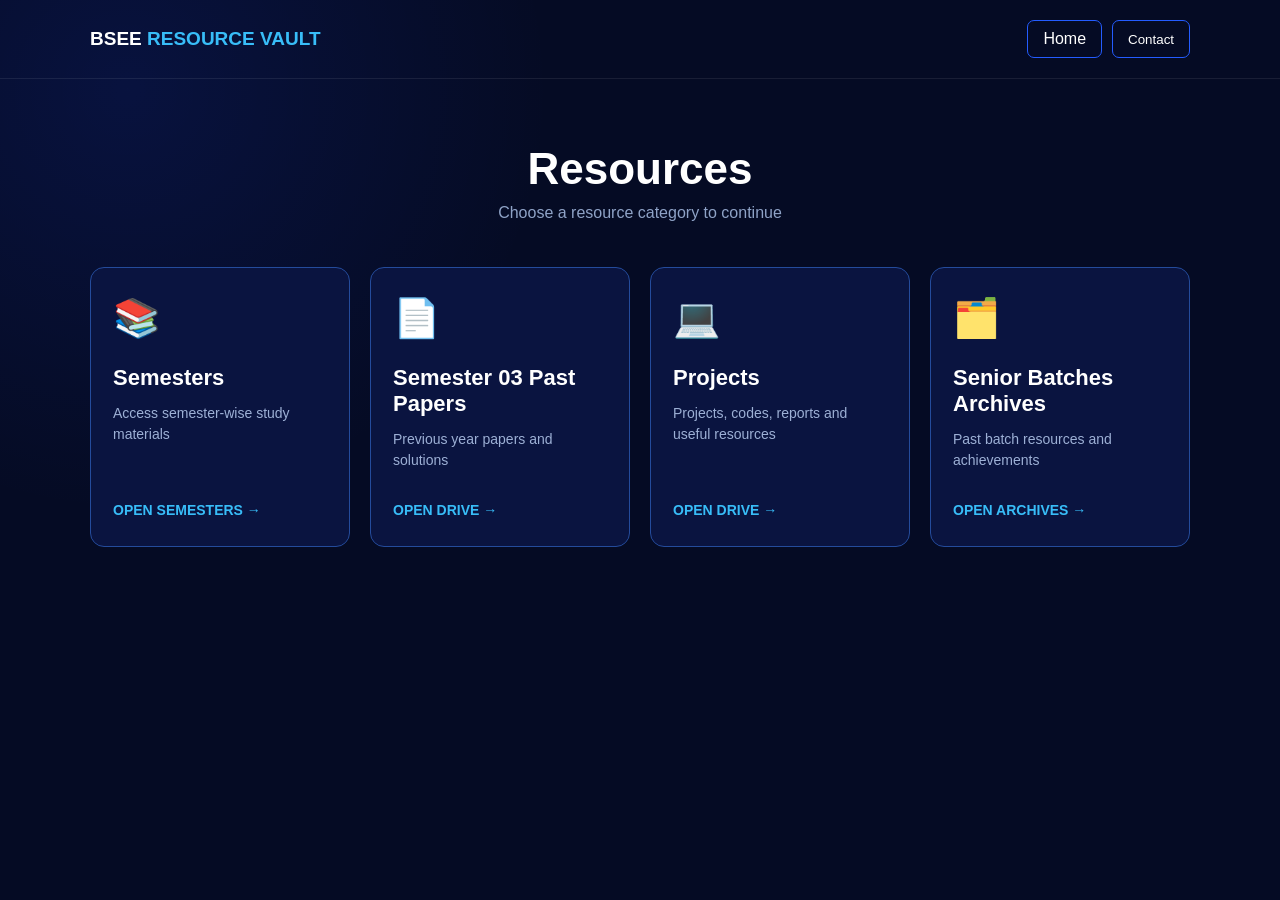
==== resources.html @ 485475c5 "Create resources.html" ====
<!DOCTYPE html>
<html lang="en">
<head>
    <meta charset="UTF-8">
    <meta name="viewport" content="width=device-width, initial-scale=1.0">

    <title>Resources | BSEE Resource Vault</title>

    <style>
        * {
            box-sizing: border-box;
            margin: 0;
            padding: 0;
        }

        body {
            font-family: Arial, Helvetica, sans-serif;
            background:
                radial-gradient(circle at 10% 10%, rgba(30,70,255,0.12), transparent 30%),
                #050B24;
            color: white;
            min-height: 100vh;
        }

        a {
            text-decoration: none;
            color: inherit;
        }

        .container {
            width: min(1100px, 92%);
            margin: auto;
        }

        header {
            padding: 20px 0;
            border-bottom: 1px solid rgba(255,255,255,0.08);
        }

        .nav {
            display: flex;
            justify-content: space-between;
            align-items: center;
        }

        .logo {
            font-weight: 800;
            font-size: 19px;
        }

        .logo span {
            color: #38BDF8;
        }

        .nav-right {
            display: flex;
            gap: 10px;
        }

        .nav-btn {
            border: 1px solid #245CFF;
            background: transparent;
            color: white;
            padding: 9px 15px;
            border-radius: 7px;
            cursor: pointer;
        }

        .nav-btn:hover {
            background: #1746FF;
        }

        main {
            padding: 65px 0;
        }

        .page-title {
            text-align: center;
            margin-bottom: 45px;
        }

        .page-title h1 {
            font-size: 44px;
            margin-bottom: 10px;
        }

        .page-title p {
            color: #8FA3C7;
        }

        .resource-grid {
            display: grid;
            grid-template-columns: repeat(4, 1fr);
            gap: 20px;
        }

        .card {
            min-height: 280px;
            padding: 28px 22px;
            border: 1px solid #244B9B;
            border-radius: 14px;
            background: #0A1440;
            display: flex;
            flex-direction: column;
            justify-content: space-between;
            transition: 0.25s ease;
        }

        .card:hover {
            transform: translateY(-4px);
            border-color: #38BDF8;
            box-shadow: 0 15px 40px rgba(36,92,255,0.18);
        }

        .icon {
            font-size: 38px;
            margin-bottom: 25px;
        }

        .card h2 {
            font-size: 22px;
            margin-bottom: 12px;
        }

        .card p {
            color: #9DB0D5;
            line-height: 1.5;
            font-size: 14px;
        }

        .card-action {
            margin-top: 25px;
            color: #38BDF8;
            font-weight: 700;
            font-size: 14px;
        }

        /* MODAL */
        .modal {
            display: none;
            position: fixed;
            inset: 0;
            background: rgba(0,0,0,0.72);
            justify-content: center;
            align-items: center;
            padding: 20px;
            z-index: 999;
        }

        .modal.show {
            display: flex;
        }

        .modal-box {
            width: min(470px,100%);
            background: #0B1433;
            border: 1px solid #245CFF;
            border-radius: 14px;
            padding: 30px;
            position: relative;
        }

        .close-btn {
            position: absolute;
            right: 15px;
            top: 12px;
            background: none;
            border: 0;
            color: white;
            font-size: 24px;
            cursor: pointer;
        }

        .modal-title {
            text-align: center;
            font-size: 22px;
            margin-bottom: 22px;
        }

        .contact-item {
            text-align: center;
            padding: 16px 0;
            border-top: 1px solid rgba(255,255,255,0.08);
        }

        .contact-name {
            font-weight: bold;
            margin-bottom: 6px;
        }

        .contact-email {
            color: #5DA7FF;
            font-size: 14px;
        }

        @media (max-width: 900px) {
            .resource-grid {
                grid-template-columns: repeat(2, 1fr);
            }
        }

        @media (max-width: 600px) {
            .resource-grid {
                grid-template-columns: 1fr;
            }

            .page-title h1 {
                font-size: 34px;
            }

            .nav-right {
                gap: 5px;
            }

            .nav-btn {
                padding: 8px 10px;
                font-size: 12px;
            }
        }
    </style>
</head>

<body>

<header>
    <div class="container nav">
        <a href="index.html" class="logo">
            BSEE <span>RESOURCE VAULT</span>
        </a>

        <div class="nav-right">
            <a href="index.html" class="nav-btn">Home</a>

            <button class="nav-btn" onclick="openContact()">
                Contact
            </button>
        </div>
    </div>
</header>

<main>
    <div class="container">

        <section class="page-title">
            <h1>Resources</h1>
            <p>Choose a resource category to continue</p>
        </section>

        <section class="resource-grid">

            <!-- SEMESTERS -->
            <a href="semesters.html" class="card">
                <div>
                    <div class="icon">📚</div>

                    <h2>Semesters</h2>

                    <p>
                        Access semester-wise study materials
                    </p>
                </div>

                <div class="card-action">
                    OPEN SEMESTERS →
                </div>
            </a>

            <!-- PAST PAPERS -->
            <a href="https://drive.google.com/drive/folders/184Wg33vlW7vMmpEVoP3cuQS3ZVoE1C-r?usp=sharing"
               target="_blank"
               rel="noopener noreferrer"
               class="card">

                <div>
                    <div class="icon">📄</div>

                    <h2>Semester 03 Past Papers</h2>

                    <p>
                        Previous year papers and solutions
                    </p>
                </div>

                <div class="card-action">
                    OPEN DRIVE →
                </div>
            </a>

            <!-- PROJECTS -->
            <a href="https://drive.google.com/drive/folders/1SdZgBx0YG89SxolfxfnRQVViNIlw67Zc?usp=sharing"
               target="_blank"
               rel="noopener noreferrer"
               class="card">

                <div>
                    <div class="icon">💻</div>

                    <h2>Projects</h2>

                    <p>
                        Projects, codes, reports and useful resources
                    </p>
                </div>

                <div class="card-action">
                    OPEN DRIVE →
                </div>
            </a>

            <!-- SENIOR ARCHIVES -->
            <a href="senior-archives.html" class="card">

                <div>
                    <div class="icon">🗂️</div>

                    <h2>Senior Batches Archives</h2>

                    <p>
                        Past batch resources and achievements
                    </p>
                </div>

                <div class="card-action">
                    OPEN ARCHIVES →
                </div>

            </a>

        </section>

    </div>
</main>

<!-- CONTACT MODAL -->
<div class="modal" id="contactModal" onclick="closeOutside(event)">
    <div class="modal-box">

        <button class="close-btn"
                onclick="closeContact()"
                aria-label="Close">
            &times;
        </button>

        <div class="modal-title">
            ✉ For Help Contact:
        </div>

        <div class="contact-item">
            <div class="contact-name">Muhammad Uzair</div>
            <a class="contact-email"
               href="mailto:muhduzair0179@gmail.com">
                muhduzair0179@gmail.com
            </a>
        </div>

        <div class="contact-item">
            <div class="contact-name">Asad Javed</div>
            <a class="contact-email"
               href="mailto:javedasad002@gmail.com">
                javedasad002@gmail.com
            </a>
        </div>

        <div class="contact-item">
            <div class="contact-name">Aqsa Noor</div>
            <a class="contact-email"
               href="mailto:aqsa36noor36@gmail.com">
                aqsa36noor36@gmail.com
            </a>
        </div>

    </div>
</div>

<script>
    const modal = document.getElementById("contactModal");

    function openContact() {
        modal.classList.add("show");
    }

    function closeContact() {
        modal.classList.remove("show");
    }

    function closeOutside(event) {
        if (event.target === modal) {
            closeContact();
        }
    }

    document.addEventListener("keydown", function(event) {
        if (event.key === "Escape") {
            closeContact();
        }
    });
</script>

</body>
</html>
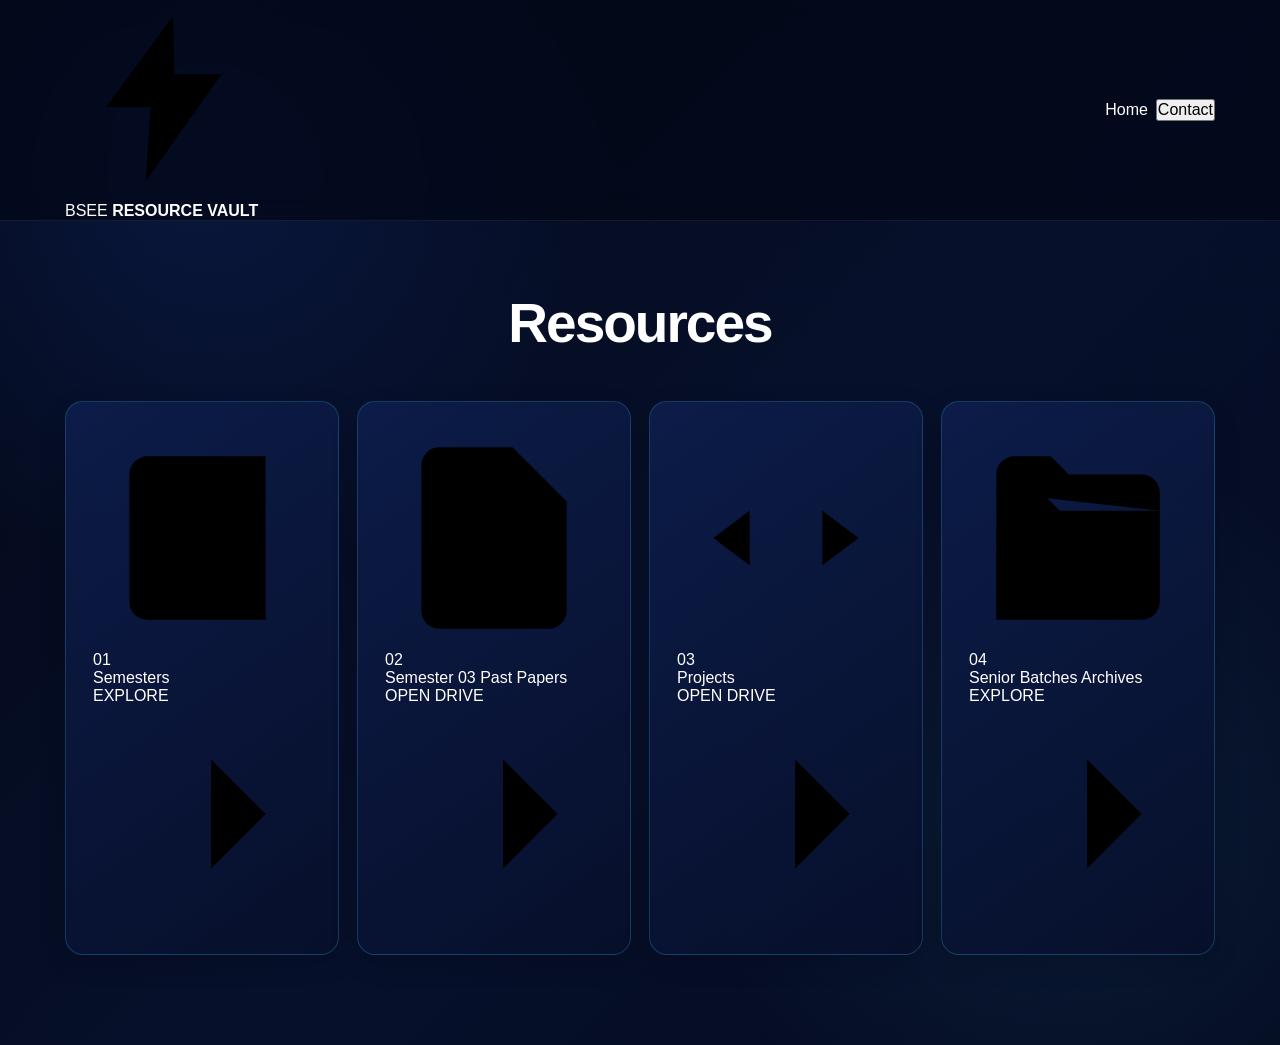
==== commit 75b9585b: "Update resources.html" ====
--- a/resources.html
+++ b/resources.html
@@ -2,399 +2,350 @@
 <html lang="en">
 <head>
     <meta charset="UTF-8">
-    <meta name="viewport" content="width=device-width, initial-scale=1.0">
+    <meta
+        name="viewport"
+        content="width=device-width, initial-scale=1.0"
+    >
 
     <title>Resources | BSEE Resource Vault</title>
 
-    <style>
-        * {
-            box-sizing: border-box;
-            margin: 0;
-            padding: 0;
-        }
-
-        body {
-            font-family: Arial, Helvetica, sans-serif;
-            background:
-                radial-gradient(circle at 10% 10%, rgba(30,70,255,0.12), transparent 30%),
-                #050B24;
-            color: white;
-            min-height: 100vh;
-        }
-
-        a {
-            text-decoration: none;
-            color: inherit;
-        }
-
-        .container {
-            width: min(1100px, 92%);
-            margin: auto;
-        }
-
-        header {
-            padding: 20px 0;
-            border-bottom: 1px solid rgba(255,255,255,0.08);
-        }
-
-        .nav {
-            display: flex;
-            justify-content: space-between;
-            align-items: center;
-        }
-
-        .logo {
-            font-weight: 800;
-            font-size: 19px;
-        }
-
-        .logo span {
-            color: #38BDF8;
-        }
-
-        .nav-right {
-            display: flex;
-            gap: 10px;
-        }
-
-        .nav-btn {
-            border: 1px solid #245CFF;
-            background: transparent;
-            color: white;
-            padding: 9px 15px;
-            border-radius: 7px;
-            cursor: pointer;
-        }
-
-        .nav-btn:hover {
-            background: #1746FF;
-        }
-
-        main {
-            padding: 65px 0;
-        }
-
-        .page-title {
-            text-align: center;
-            margin-bottom: 45px;
-        }
-
-        .page-title h1 {
-            font-size: 44px;
-            margin-bottom: 10px;
-        }
-
-        .page-title p {
-            color: #8FA3C7;
-        }
-
-        .resource-grid {
-            display: grid;
-            grid-template-columns: repeat(4, 1fr);
-            gap: 20px;
-        }
-
-        .card {
-            min-height: 280px;
-            padding: 28px 22px;
-            border: 1px solid #244B9B;
-            border-radius: 14px;
-            background: #0A1440;
-            display: flex;
-            flex-direction: column;
-            justify-content: space-between;
-            transition: 0.25s ease;
-        }
-
-        .card:hover {
-            transform: translateY(-4px);
-            border-color: #38BDF8;
-            box-shadow: 0 15px 40px rgba(36,92,255,0.18);
-        }
-
-        .icon {
-            font-size: 38px;
-            margin-bottom: 25px;
-        }
-
-        .card h2 {
-            font-size: 22px;
-            margin-bottom: 12px;
-        }
-
-        .card p {
-            color: #9DB0D5;
-            line-height: 1.5;
-            font-size: 14px;
-        }
-
-        .card-action {
-            margin-top: 25px;
-            color: #38BDF8;
-            font-weight: 700;
-            font-size: 14px;
-        }
-
-        /* MODAL */
-        .modal {
-            display: none;
-            position: fixed;
-            inset: 0;
-            background: rgba(0,0,0,0.72);
-            justify-content: center;
-            align-items: center;
-            padding: 20px;
-            z-index: 999;
-        }
-
-        .modal.show {
-            display: flex;
-        }
-
-        .modal-box {
-            width: min(470px,100%);
-            background: #0B1433;
-            border: 1px solid #245CFF;
-            border-radius: 14px;
-            padding: 30px;
-            position: relative;
-        }
-
-        .close-btn {
-            position: absolute;
-            right: 15px;
-            top: 12px;
-            background: none;
-            border: 0;
-            color: white;
-            font-size: 24px;
-            cursor: pointer;
-        }
-
-        .modal-title {
-            text-align: center;
-            font-size: 22px;
-            margin-bottom: 22px;
-        }
-
-        .contact-item {
-            text-align: center;
-            padding: 16px 0;
-            border-top: 1px solid rgba(255,255,255,0.08);
-        }
-
-        .contact-name {
-            font-weight: bold;
-            margin-bottom: 6px;
-        }
-
-        .contact-email {
-            color: #5DA7FF;
-            font-size: 14px;
-        }
-
-        @media (max-width: 900px) {
-            .resource-grid {
-                grid-template-columns: repeat(2, 1fr);
-            }
-        }
-
-        @media (max-width: 600px) {
-            .resource-grid {
-                grid-template-columns: 1fr;
-            }
-
-            .page-title h1 {
-                font-size: 34px;
-            }
-
-            .nav-right {
-                gap: 5px;
-            }
-
-            .nav-btn {
-                padding: 8px 10px;
-                font-size: 12px;
-            }
-        }
-    </style>
+    <meta
+        name="description"
+        content="BSEE Resource Vault resources"
+    >
+
+    <link rel="stylesheet" href="css/style.css">
 </head>
 
 <body>
 
-<header>
-    <div class="container nav">
-        <a href="index.html" class="logo">
-            BSEE <span>RESOURCE VAULT</span>
-        </a>
-
-        <div class="nav-right">
-            <a href="index.html" class="nav-btn">Home</a>
-
-            <button class="nav-btn" onclick="openContact()">
-                Contact
+    <!-- =========================
+         HEADER
+    ========================== -->
+    <header class="site-header">
+
+        <div class="container header-inner">
+
+            <a href="index.html" class="brand">
+
+                <span class="brand-icon">
+                    <svg viewBox="0 0 24 24" aria-hidden="true">
+                        <path d="M13.1 2 5 13h5.4L9.8 22 19 9h-5.7z"/>
+                    </svg>
+                </span>
+
+                <span class="brand-text">
+                    BSEE
+                    <strong>RESOURCE VAULT</strong>
+                </span>
+
+            </a>
+
+            <nav class="header-nav">
+
+                <a
+                    href="index.html"
+                    class="nav-btn"
+                >
+                    Home
+                </a>
+
+                <button
+                    class="nav-btn"
+                    type="button"
+                    data-contact-open
+                >
+                    Contact
+                </button>
+
+            </nav>
+
+        </div>
+
+    </header>
+
+
+    <!-- =========================
+         MAIN
+    ========================== -->
+    <main class="page-main">
+
+        <div class="container">
+
+            <section class="page-heading">
+
+                <div class="section-line"></div>
+
+                <h1>
+                    Resources
+                </h1>
+
+                <div class="section-line"></div>
+
+            </section>
+
+
+            <!-- =========================
+                 RESOURCE CARDS
+            ========================== -->
+            <section class="resource-grid">
+
+
+                <!-- SEMESTERS -->
+                <a
+                    href="semesters.html"
+                    class="resource-card"
+                >
+
+                    <div class="card-top">
+
+                        <div class="resource-icon">
+
+                            <svg viewBox="0 0 24 24" aria-hidden="true">
+                                <path d="M4 5a2 2 0 0 1 2-2h13v18H6a2 2 0 0 1-2-2z"/>
+                                <path d="M4 5v14"/>
+                                <path d="M8 7h7"/>
+                                <path d="M8 11h7"/>
+                                <path d="M8 15h5"/>
+                            </svg>
+
+                        </div>
+
+                        <span class="card-number">
+                            01
+                        </span>
+
+                    </div>
+
+                    <div class="card-title">
+                        Semesters
+                    </div>
+
+                    <div class="card-footer">
+                        <span>
+                            EXPLORE
+                        </span>
+
+                        <svg viewBox="0 0 24 24" aria-hidden="true">
+                            <path d="M5 12h14"/>
+                            <path d="m13 6 6 6-6 6"/>
+                        </svg>
+                    </div>
+
+                </a>
+
+
+                <!-- PAST PAPERS -->
+                <a
+                    href="https://drive.google.com/drive/folders/184Wg33vlW7vMmpEVoP3cuQS3ZVoE1C-r?usp=sharing"
+                    class="resource-card"
+                    target="_blank"
+                    rel="noopener noreferrer"
+                >
+
+                    <div class="card-top">
+
+                        <div class="resource-icon">
+
+                            <svg viewBox="0 0 24 24" aria-hidden="true">
+                                <path d="M14 2H6a2 2 0 0 0-2 2v16a2 2 0 0 0 2 2h12a2 2 0 0 0 2-2V8z"/>
+                                <path d="M14 2v6h6"/>
+                                <path d="M8 13h8"/>
+                                <path d="M8 17h6"/>
+                            </svg>
+
+                        </div>
+
+                        <span class="card-number">
+                            02
+                        </span>
+
+                    </div>
+
+                    <div class="card-title">
+                        Semester 03 Past Papers
+                    </div>
+
+                    <div class="card-footer">
+                        <span>
+                            OPEN DRIVE
+                        </span>
+
+                        <svg viewBox="0 0 24 24" aria-hidden="true">
+                            <path d="M5 12h14"/>
+                            <path d="m13 6 6 6-6 6"/>
+                        </svg>
+                    </div>
+
+                </a>
+
+
+                <!-- PROJECTS -->
+                <a
+                    href="https://drive.google.com/drive/folders/1SdZgBx0YG89SxolfxfnRQVViNIlw67Zc?usp=sharing"
+                    class="resource-card"
+                    target="_blank"
+                    rel="noopener noreferrer"
+                >
+
+                    <div class="card-top">
+
+                        <div class="resource-icon">
+
+                            <svg viewBox="0 0 24 24" aria-hidden="true">
+                                <path d="m8 9-4 3 4 3"/>
+                                <path d="m16 9 4 3-4 3"/>
+                                <path d="m14 5-4 14"/>
+                            </svg>
+
+                        </div>
+
+                        <span class="card-number">
+                            03
+                        </span>
+
+                    </div>
+
+                    <div class="card-title">
+                        Projects
+                    </div>
+
+                    <div class="card-footer">
+                        <span>
+                            OPEN DRIVE
+                        </span>
+
+                        <svg viewBox="0 0 24 24" aria-hidden="true">
+                            <path d="M5 12h14"/>
+                            <path d="m13 6 6 6-6 6"/>
+                        </svg>
+                    </div>
+
+                </a>
+
+
+                <!-- SENIOR ARCHIVES -->
+                <a
+                    href="senior-archives.html"
+                    class="resource-card"
+                >
+
+                    <div class="card-top">
+
+                        <div class="resource-icon">
+
+                            <svg viewBox="0 0 24 24" aria-hidden="true">
+                                <path d="M3 7h5l2 2h11v10a2 2 0 0 1-2 2H3z"/>
+                                <path d="M3 7V5a2 2 0 0 1 2-2h4l2 2h8a2 2 0 0 1 2 2v2"/>
+                            </svg>
+
+                        </div>
+
+                        <span class="card-number">
+                            04
+                        </span>
+
+                    </div>
+
+                    <div class="card-title">
+                        Senior Batches Archives
+                    </div>
+
+                    <div class="card-footer">
+                        <span>
+                            EXPLORE
+                        </span>
+
+                        <svg viewBox="0 0 24 24" aria-hidden="true">
+                            <path d="M5 12h14"/>
+                            <path d="m13 6 6 6-6 6"/>
+                        </svg>
+                    </div>
+
+                </a>
+
+
+            </section>
+
+        </div>
+
+    </main>
+
+
+    <!-- =========================
+         CONTACT MODAL
+    ========================== -->
+    <div
+        class="modal"
+        id="contactModal"
+        aria-hidden="true"
+    >
+
+        <div
+            class="modal-overlay"
+            data-contact-close
+        ></div>
+
+        <div
+            class="modal-box"
+            role="dialog"
+            aria-modal="true"
+            aria-labelledby="contactTitle"
+        >
+
+            <button
+                class="modal-close"
+                type="button"
+                aria-label="Close contact window"
+                data-contact-close
+            >
+                &times;
             </button>
+
+            <div class="modal-heading-icon">
+
+                <svg viewBox="0 0 24 24" aria-hidden="true">
+                    <path d="M4 4h16v16H4z"/>
+                    <path d="m4 6 8 6 8-6"/>
+                </svg>
+
+            </div>
+
+            <h2 id="contactTitle">
+                For Help Contact
+            </h2>
+
+            <div class="contact-list">
+
+                <div class="contact-item">
+                    <h3>Muhammad Uzair</h3>
+                    <a href="mailto:muhduzair0179@gmail.com">
+                        muhduzair0179@gmail.com
+                    </a>
+                </div>
+
+                <div class="contact-item">
+                    <h3>Asad Javed</h3>
+                    <a href="mailto:javedasad002@gmail.com">
+                        javedasad002@gmail.com
+                    </a>
+                </div>
+
+                <div class="contact-item">
+                    <h3>Aqsa Noor</h3>
+                    <a href="mailto:aqsa36noor36@gmail.com">
+                        aqsa36noor36@gmail.com
+                    </a>
+                </div>
+
+            </div>
+
         </div>
+
     </div>
-</header>
-
-<main>
-    <div class="container">
-
-        <section class="page-title">
-            <h1>Resources</h1>
-            <p>Choose a resource category to continue</p>
-        </section>
-
-        <section class="resource-grid">
-
-            <!-- SEMESTERS -->
-            <a href="semesters.html" class="card">
-                <div>
-                    <div class="icon">📚</div>
-
-                    <h2>Semesters</h2>
-
-                    <p>
-                        Access semester-wise study materials
-                    </p>
-                </div>
-
-                <div class="card-action">
-                    OPEN SEMESTERS →
-                </div>
-            </a>
-
-            <!-- PAST PAPERS -->
-            <a href="https://drive.google.com/drive/folders/184Wg33vlW7vMmpEVoP3cuQS3ZVoE1C-r?usp=sharing"
-               target="_blank"
-               rel="noopener noreferrer"
-               class="card">
-
-                <div>
-                    <div class="icon">📄</div>
-
-                    <h2>Semester 03 Past Papers</h2>
-
-                    <p>
-                        Previous year papers and solutions
-                    </p>
-                </div>
-
-                <div class="card-action">
-                    OPEN DRIVE →
-                </div>
-            </a>
-
-            <!-- PROJECTS -->
-            <a href="https://drive.google.com/drive/folders/1SdZgBx0YG89SxolfxfnRQVViNIlw67Zc?usp=sharing"
-               target="_blank"
-               rel="noopener noreferrer"
-               class="card">
-
-                <div>
-                    <div class="icon">💻</div>
-
-                    <h2>Projects</h2>
-
-                    <p>
-                        Projects, codes, reports and useful resources
-                    </p>
-                </div>
-
-                <div class="card-action">
-                    OPEN DRIVE →
-                </div>
-            </a>
-
-            <!-- SENIOR ARCHIVES -->
-            <a href="senior-archives.html" class="card">
-
-                <div>
-                    <div class="icon">🗂️</div>
-
-                    <h2>Senior Batches Archives</h2>
-
-                    <p>
-                        Past batch resources and achievements
-                    </p>
-                </div>
-
-                <div class="card-action">
-                    OPEN ARCHIVES →
-                </div>
-
-            </a>
-
-        </section>
-
-    </div>
-</main>
-
-<!-- CONTACT MODAL -->
-<div class="modal" id="contactModal" onclick="closeOutside(event)">
-    <div class="modal-box">
-
-        <button class="close-btn"
-                onclick="closeContact()"
-                aria-label="Close">
-            &times;
-        </button>
-
-        <div class="modal-title">
-            ✉ For Help Contact:
-        </div>
-
-        <div class="contact-item">
-            <div class="contact-name">Muhammad Uzair</div>
-            <a class="contact-email"
-               href="mailto:muhduzair0179@gmail.com">
-                muhduzair0179@gmail.com
-            </a>
-        </div>
-
-        <div class="contact-item">
-            <div class="contact-name">Asad Javed</div>
-            <a class="contact-email"
-               href="mailto:javedasad002@gmail.com">
-                javedasad002@gmail.com
-            </a>
-        </div>
-
-        <div class="contact-item">
-            <div class="contact-name">Aqsa Noor</div>
-            <a class="contact-email"
-               href="mailto:aqsa36noor36@gmail.com">
-                aqsa36noor36@gmail.com
-            </a>
-        </div>
-
-    </div>
-</div>
-
-<script>
-    const modal = document.getElementById("contactModal");
-
-    function openContact() {
-        modal.classList.add("show");
-    }
-
-    function closeContact() {
-        modal.classList.remove("show");
-    }
-
-    function closeOutside(event) {
-        if (event.target === modal) {
-            closeContact();
-        }
-    }
-
-    document.addEventListener("keydown", function(event) {
-        if (event.key === "Escape") {
-            closeContact();
-        }
-    });
-</script>
+
+
+    <script src="js/main.js"></script>
 
 </body>
 </html>
--- a/css/style.css
+++ b/css/style.css
@@ -0,0 +1,1471 @@
+/* =========================================================
+   BSEE RESOURCE VAULT
+   PREMIUM ULTRAMARINE UI
+   ========================================================= */
+
+:root {
+    --bg: #030817;
+    --bg-2: #07102b;
+    --card: #09163a;
+    --card-hover: #0d1d4b;
+
+    --blue: #2463ff;
+    --blue-bright: #3d7cff;
+    --cyan: #42c8ff;
+    --violet: #647cff;
+
+    --white: #ffffff;
+    --text: #edf4ff;
+    --muted: #91a4c9;
+
+    --border: rgba(66, 200, 255, 0.22);
+    --border-hover: rgba(66, 200, 255, 0.75);
+
+    --shadow: 0 18px 50px rgba(0, 0, 0, 0.32);
+
+    --radius: 18px;
+    --transition: 0.28s cubic-bezier(.2,.7,.2,1);
+}
+
+
+/* =========================================================
+   RESET
+   ========================================================= */
+
+* {
+    margin: 0;
+    padding: 0;
+    box-sizing: border-box;
+}
+
+html {
+    scroll-behavior: smooth;
+}
+
+body {
+    min-height: 100vh;
+
+    font-family:
+        Inter,
+        Arial,
+        Helvetica,
+        sans-serif;
+
+    color: var(--white);
+
+    background:
+        radial-gradient(
+            circle at 15% 15%,
+            rgba(36, 99, 255, 0.15),
+            transparent 30%
+        ),
+        radial-gradient(
+            circle at 85% 80%,
+            rgba(66, 200, 255, 0.08),
+            transparent 28%
+        ),
+        linear-gradient(
+            135deg,
+            #030817,
+            #07102b 55%,
+            #040b20
+        );
+
+    overflow-x: hidden;
+}
+
+body.modal-open {
+    overflow: hidden;
+}
+
+a {
+    text-decoration: none;
+    color: inherit;
+}
+
+button {
+    font: inherit;
+}
+
+
+/* =========================================================
+   TECHNICAL BACKGROUND
+   ========================================================= */
+
+body::before {
+    content: "";
+
+    position: fixed;
+
+    inset: 0;
+
+    pointer-events: none;
+
+    opacity: 0.4;
+
+    background-image:
+        linear-gradient(
+            rgba(66, 200, 255, 0.035) 1px,
+            transparent 1px
+        ),
+        linear-gradient(
+            90deg,
+            rgba(66, 200, 255, 0.035) 1px,
+            transparent 1px
+        );
+
+    background-size: 50px 50px;
+
+    mask-image:
+        linear-gradient(
+            to bottom,
+            black,
+            transparent 92%
+        );
+}
+
+
+/* =========================================================
+   CONTAINER
+   ========================================================= */
+
+.container {
+    width: min(1150px, 92%);
+    margin: 0 auto;
+}
+
+
+/* =========================================================
+   HEADER
+   ========================================================= */
+
+.site-header {
+    position: relative;
+    z-index: 50;
+
+    border-bottom:
+        1px solid
+        rgba(255,255,255,0.07);
+
+    background:
+        rgba(3, 8, 23, 0.72);
+
+    backdrop-filter: blur(14px);
+}
+
+.header-inner {
+    min-height: 76px;
+
+    display: flex;
+    align-items: center;
+    justify-content: space-between;
+
+    gap: 20px;
+}
+
+
+/* =========================================================
+   LOGO
+   ========================================================= */
+
+.logo {
+    display: inline-flex;
+
+    align-items: center;
+
+    gap: 11px;
+
+    font-size: 15px;
+
+    font-weight: 900;
+
+    letter-spacing: 1px;
+
+    white-space: nowrap;
+}
+
+.logo-icon {
+    width: 36px;
+    height: 36px;
+
+    display: flex;
+
+    align-items: center;
+    justify-content: center;
+
+    color: var(--cyan);
+
+    border:
+        1px solid
+        rgba(66, 200, 255, 0.42);
+
+    border-radius: 10px;
+
+    background:
+        linear-gradient(
+            145deg,
+            rgba(36, 99, 255, 0.28),
+            rgba(66, 200, 255, 0.08)
+        );
+
+    box-shadow:
+        0 0 24px
+        rgba(36, 99, 255, 0.18);
+}
+
+.logo-icon svg {
+    width: 21px;
+    height: 21px;
+
+    fill: currentColor;
+}
+
+.logo-text span {
+    color: var(--cyan);
+}
+
+
+/* =========================================================
+   NAVIGATION
+   ========================================================= */
+
+.header-nav {
+    display: flex;
+
+    align-items: center;
+
+    gap: 8px;
+}
+
+.nav-link,
+.contact-btn {
+    min-height: 38px;
+
+    display: inline-flex;
+
+    align-items: center;
+    justify-content: center;
+
+    padding: 0 15px;
+
+    color: var(--text);
+
+    border:
+        1px solid
+        rgba(66, 200, 255, 0.18);
+
+    background:
+        rgba(9, 22, 58, 0.7);
+
+    border-radius: 9px;
+
+    font-size: 13px;
+
+    cursor: pointer;
+
+    transition: var(--transition);
+}
+
+.nav-link:hover,
+.contact-btn:hover {
+    color: white;
+
+    border-color: var(--border-hover);
+
+    background:
+        rgba(36, 99, 255, 0.23);
+
+    transform: translateY(-1px);
+}
+
+.nav-button {
+    border: 1px solid rgba(66, 200, 255, 0.18);
+}
+
+
+/* =========================================================
+   HERO
+   ========================================================= */
+
+.hero {
+    position: relative;
+
+    min-height:
+        calc(100vh - 76px);
+
+    display: flex;
+
+    align-items: center;
+    justify-content: center;
+
+    text-align: center;
+
+    overflow: hidden;
+}
+
+.hero-grid {
+    position: absolute;
+
+    inset: 0;
+
+    background-image:
+        linear-gradient(
+            rgba(61, 124, 255, 0.035) 1px,
+            transparent 1px
+        ),
+        linear-gradient(
+            90deg,
+            rgba(61, 124, 255, 0.035) 1px,
+            transparent 1px
+        );
+
+    background-size: 55px 55px;
+}
+
+.hero::before {
+    content: "";
+
+    position: absolute;
+
+    width: 420px;
+    height: 420px;
+
+    left: 50%;
+    top: 50%;
+
+    transform:
+        translate(-50%, -50%);
+
+    border-radius: 50%;
+
+    background:
+        radial-gradient(
+            circle,
+            rgba(36, 99, 255, 0.12),
+            transparent 68%
+        );
+
+    filter: blur(12px);
+}
+
+.hero-content {
+    position: relative;
+
+    z-index: 2;
+
+    max-width: 850px;
+
+    padding: 70px 0;
+}
+
+
+/* =========================================================
+   HERO BRAND MARK
+   ========================================================= */
+
+.hero-mark {
+    width: 74px;
+    height: 74px;
+
+    margin:
+        0 auto 24px;
+
+    display: flex;
+
+    align-items: center;
+    justify-content: center;
+
+    color: var(--cyan);
+
+    border:
+        1px solid
+        rgba(66, 200, 255, 0.50);
+
+    border-radius: 20px;
+
+    background:
+        linear-gradient(
+            145deg,
+            rgba(36, 99, 255, 0.28),
+            rgba(13, 29, 75, 0.85)
+        );
+
+    box-shadow:
+        0 0 55px
+        rgba(36, 99, 255, 0.18);
+}
+
+.hero-mark svg {
+    width: 41px;
+    height: 41px;
+
+    fill: currentColor;
+}
+
+
+/* =========================================================
+   HERO TITLE
+   ========================================================= */
+
+.hero h1 {
+    margin-bottom: 32px;
+
+    font-size:
+        clamp(44px, 8vw, 82px);
+
+    line-height: 0.98;
+
+    letter-spacing: -3px;
+
+    font-weight: 900;
+}
+
+.hero h1 span {
+    display: block;
+
+    margin-top: 8px;
+
+    color: transparent;
+
+    background:
+        linear-gradient(
+            90deg,
+            #ffffff,
+            #42c8ff,
+            #6383ff
+        );
+
+    background-clip: text;
+    -webkit-background-clip: text;
+}
+
+
+/* =========================================================
+   HERO BUTTON
+   ========================================================= */
+
+.primary-btn {
+    position: relative;
+
+    display: inline-flex;
+
+    align-items: center;
+    justify-content: center;
+
+    gap: 10px;
+
+    min-height: 52px;
+
+    padding: 0 30px;
+
+    overflow: hidden;
+
+    border:
+        1px solid
+        rgba(66, 200, 255, 0.75);
+
+    border-radius: 11px;
+
+    background:
+        linear-gradient(
+            135deg,
+            #1746ff,
+            #2463ff 55%,
+            #3d7cff
+        );
+
+    font-size: 14px;
+
+    font-weight: 900;
+
+    letter-spacing: 0.7px;
+
+    box-shadow:
+        0 10px 35px
+        rgba(36, 99, 255, 0.25);
+
+    transition: var(--transition);
+}
+
+.primary-btn::after {
+    content: "";
+
+    position: absolute;
+
+    top: 0;
+    left: -100%;
+
+    width: 70%;
+    height: 100%;
+
+    background:
+        linear-gradient(
+            90deg,
+            transparent,
+            rgba(255,255,255,0.18),
+            transparent
+        );
+
+    transform: skewX(-20deg);
+
+    transition: 0.7s ease;
+}
+
+.primary-btn:hover::after {
+    left: 140%;
+}
+
+.primary-btn:hover {
+    transform: translateY(-3px);
+
+    box-shadow:
+        0 16px 45px
+        rgba(36, 99, 255, 0.34);
+}
+
+
+/* =========================================================
+   INTERNAL PAGE
+   ========================================================= */
+
+.page-main {
+    padding:
+        75px 0 90px;
+}
+
+.page-heading {
+    text-align: center;
+
+    margin-bottom: 50px;
+}
+
+.page-heading h1 {
+    font-size:
+        clamp(38px, 6vw, 55px);
+
+    line-height: 1;
+
+    letter-spacing: -2px;
+
+    font-weight: 900;
+}
+
+
+/* =========================================================
+   RESOURCE GRID
+   ========================================================= */
+
+.resource-grid {
+    display: grid;
+
+    grid-template-columns:
+        repeat(4, minmax(0, 1fr));
+
+    gap: 18px;
+}
+
+
+/* =========================================================
+   RESOURCE CARD
+   ========================================================= */
+
+.resource-card {
+    position: relative;
+
+    min-height: 310px;
+
+    display: flex;
+
+    flex-direction: column;
+
+    justify-content: space-between;
+
+    padding: 27px;
+
+    overflow: hidden;
+
+    background:
+        linear-gradient(
+            145deg,
+            rgba(13, 29, 75, 0.92),
+            rgba(7, 16, 43, 0.96)
+        );
+
+    border:
+        1px solid
+        var(--border);
+
+    border-radius:
+        var(--radius);
+
+    box-shadow:
+        0 8px 25px
+        rgba(0,0,0,0.18);
+
+    transition: var(--transition);
+}
+
+.resource-card::before {
+    content: "";
+
+    position: absolute;
+
+    inset: 0;
+
+    background:
+        linear-gradient(
+            120deg,
+            transparent 20%,
+            rgba(66, 200, 255, 0.08),
+            transparent 80%
+        );
+
+    transform:
+        translateX(-110%);
+
+    transition: 0.7s ease;
+
+    pointer-events: none;
+}
+
+.resource-card:hover::before {
+    transform:
+        translateX(110%);
+}
+
+.resource-card:hover {
+    transform:
+        translateY(-6px);
+
+    border-color:
+        var(--border-hover);
+
+    background:
+        linear-gradient(
+            145deg,
+            rgba(13, 29, 75, 1),
+            rgba(8, 22, 56, 1)
+        );
+
+    box-shadow:
+        0 20px 55px
+        rgba(20, 77, 210, 0.18);
+}
+
+
+/* =========================================================
+   CARD ICON
+   ========================================================= */
+
+.card-icon {
+    width: 58px;
+    height: 58px;
+
+    display: flex;
+
+    align-items: center;
+    justify-content: center;
+
+    margin-bottom: 26px;
+
+    color: var(--cyan);
+
+    border:
+        1px solid
+        rgba(66, 200, 255, 0.30);
+
+    border-radius: 15px;
+
+    background:
+        linear-gradient(
+            145deg,
+            rgba(36, 99, 255, 0.22),
+            rgba(66, 200, 255, 0.06)
+        );
+
+    box-shadow:
+        inset 0 0 20px
+        rgba(36,99,255,0.08);
+
+    transition: var(--transition);
+}
+
+.card-icon svg {
+    width: 28px;
+    height: 28px;
+
+    fill: none;
+
+    stroke:
+        currentColor;
+
+    stroke-width: 1.7;
+
+    stroke-linecap:
+        round;
+
+    stroke-linejoin:
+        round;
+}
+
+.resource-card:hover .card-icon {
+    transform:
+        scale(1.07);
+
+    color: white;
+
+    background:
+        linear-gradient(
+            145deg,
+            rgba(36, 99, 255, 0.42),
+            rgba(66, 200, 255, 0.10)
+        );
+
+    box-shadow:
+        0 0 28px
+        rgba(66, 200, 255, 0.10);
+}
+
+
+/* =========================================================
+   CARD TITLE
+   ========================================================= */
+
+.resource-card h2 {
+    max-width: 250px;
+
+    font-size: 21px;
+
+    line-height: 1.18;
+
+    font-weight: 850;
+
+    letter-spacing: -0.4px;
+}
+
+
+/* =========================================================
+   CARD ACTION
+   ========================================================= */
+
+.card-action {
+    position: relative;
+
+    display: inline-flex;
+
+    align-items: center;
+
+    width: fit-content;
+
+    color:
+        var(--cyan);
+
+    font-size: 12px;
+
+    font-weight: 900;
+
+    letter-spacing: 1px;
+}
+
+
+/* =========================================================
+   SEMESTER GRID
+   ========================================================= */
+
+.semester-grid {
+    display: grid;
+
+    grid-template-columns:
+        repeat(4, minmax(0, 1fr));
+
+    gap: 18px;
+}
+
+
+/* =========================================================
+   SEMESTER CARD
+   ========================================================= */
+
+.semester-card {
+    position: relative;
+
+    min-height: 210px;
+
+    display: flex;
+
+    flex-direction: column;
+
+    align-items: center;
+
+    justify-content: center;
+
+    text-align: center;
+
+    padding: 25px;
+
+    border-radius: var(--radius);
+
+    overflow: hidden;
+
+    transition: var(--transition);
+}
+
+
+/* AVAILABLE */
+
+.semester-card.unlocked {
+    background:
+        linear-gradient(
+            145deg,
+            #0b1c4d,
+            #071330
+        );
+
+    border:
+        1px solid
+        rgba(61, 124, 255, 0.50);
+
+    box-shadow:
+        inset 0 0 30px
+        rgba(36,99,255,0.04);
+}
+
+.semester-card.unlocked::after {
+    content: "";
+
+    position: absolute;
+
+    width: 140px;
+    height: 140px;
+
+    right: -70px;
+    top: -70px;
+
+    border-radius: 50%;
+
+    background:
+        rgba(66, 200, 255, 0.07);
+}
+
+.semester-card.unlocked:hover {
+    transform:
+        translateY(-6px)
+        scale(1.01);
+
+    border-color:
+        var(--cyan);
+
+    box-shadow:
+        0 18px 48px
+        rgba(36, 99, 255, 0.20);
+}
+
+
+/* LOCKED */
+
+.semester-card.locked {
+    background:
+        linear-gradient(
+            145deg,
+            #101a32,
+            #0b1225
+        );
+
+    border:
+        1px solid
+        rgba(120, 140, 180, 0.15);
+
+    color:
+        #6d7994;
+
+    opacity: 0.78;
+
+    cursor:
+        not-allowed;
+}
+
+
+/* =========================================================
+   SEMESTER ICON
+   ========================================================= */
+
+.status-icon {
+    width: 48px;
+    height: 48px;
+
+    margin-bottom: 14px;
+
+    display: flex;
+
+    align-items: center;
+    justify-content: center;
+
+    color:
+        var(--cyan);
+
+    border-radius: 13px;
+
+    background:
+        rgba(36,99,255,0.10);
+
+    border:
+        1px solid
+        rgba(66,200,255,0.16);
+}
+
+.status-icon svg {
+    width: 25px;
+    height: 25px;
+
+    fill: none;
+
+    stroke:
+        currentColor;
+
+    stroke-width: 1.7;
+
+    stroke-linecap:
+        round;
+
+    stroke-linejoin:
+        round;
+}
+
+.locked .status-icon {
+    color: #66728c;
+
+    background:
+        rgba(90,105,135,0.06);
+
+    border-color:
+        rgba(120,140,180,0.12);
+}
+
+
+/* =========================================================
+   SEMESTER NUMBER
+   ========================================================= */
+
+.semester-number {
+    font-size: 33px;
+
+    font-weight: 900;
+
+    letter-spacing: -1px;
+}
+
+.semester-card h2 {
+    margin-top: 2px;
+
+    font-size: 16px;
+
+    font-weight: 800;
+}
+
+
+/* =========================================================
+   STATUS
+   ========================================================= */
+
+.status {
+    margin-top: 10px;
+
+    font-size: 10px;
+
+    font-weight: 900;
+
+    letter-spacing: 1.5px;
+}
+
+.available {
+    color:
+        var(--cyan);
+}
+
+.locked-status {
+    color:
+        #727f99;
+}
+
+.coming-soon {
+    margin-top: 5px;
+
+    font-size: 11px;
+
+    color:
+        #56627b;
+}
+
+
+/* =========================================================
+   SENIOR BATCH GRID
+   ========================================================= */
+
+.batch-grid {
+    display: grid;
+
+    grid-template-columns:
+        repeat(4, minmax(0, 1fr));
+
+    gap: 18px;
+}
+
+
+/* =========================================================
+   SENIOR BATCH CARD
+   ========================================================= */
+
+.batch-card {
+    position: relative;
+
+    min-height: 245px;
+
+    display: flex;
+
+    flex-direction: column;
+
+    align-items: center;
+
+    justify-content: center;
+
+    text-align: center;
+
+    padding: 28px;
+
+    overflow: hidden;
+
+    border-radius:
+        var(--radius);
+
+    background:
+        linear-gradient(
+            145deg,
+            #0b1c4d,
+            #071330
+        );
+
+    border:
+        1px solid
+        var(--border);
+
+    transition: var(--transition);
+}
+
+.batch-card::before {
+    content: "";
+
+    position: absolute;
+
+    left: -120%;
+
+    top: 0;
+
+    width: 80%;
+
+    height: 100%;
+
+    transform: skewX(-20deg);
+
+    background:
+        linear-gradient(
+            90deg,
+            transparent,
+            rgba(66,200,255,0.07),
+            transparent
+        );
+
+    transition:
+        0.7s ease;
+}
+
+.batch-card:hover::before {
+    left: 130%;
+}
+
+.batch-card:hover {
+    transform:
+        translateY(-6px);
+
+    border-color:
+        var(--cyan);
+
+    box-shadow:
+        0 20px 50px
+        rgba(36,99,255,0.20);
+}
+
+
+/* =========================================================
+   BATCH ICON
+   ========================================================= */
+
+.batch-icon {
+    width: 62px;
+    height: 62px;
+
+    margin-bottom: 20px;
+
+    display: flex;
+
+    align-items: center;
+    justify-content: center;
+
+    color:
+        var(--cyan);
+
+    border-radius:
+        16px;
+
+    border:
+        1px solid
+        rgba(66,200,255,0.26);
+
+    background:
+        rgba(36,99,255,0.13);
+
+    transition: var(--transition);
+}
+
+.batch-icon svg {
+    width: 30px;
+    height: 30px;
+
+    fill: none;
+
+    stroke:
+        currentColor;
+
+    stroke-width: 1.7;
+
+    stroke-linecap:
+        round;
+
+    stroke-linejoin:
+        round;
+}
+
+.batch-card:hover .batch-icon {
+    transform:
+        scale(1.08);
+
+    color:
+        white;
+}
+
+
+/* =========================================================
+   BATCH TEXT
+   ========================================================= */
+
+.batch-card h2 {
+    margin-bottom: 14px;
+
+    font-size: 22px;
+
+    font-weight: 850;
+}
+
+.batch-card > span {
+    color:
+        var(--cyan);
+
+    font-size: 12px;
+
+    font-weight: 900;
+
+    letter-spacing: 1px;
+}
+
+
+/* =========================================================
+   CONTACT MODAL
+   ========================================================= */
+
+.modal {
+    position: fixed;
+
+    inset: 0;
+
+    z-index: 999;
+
+    display: none;
+
+    align-items: center;
+    justify-content: center;
+
+    padding: 20px;
+}
+
+.modal.show {
+    display: flex;
+}
+
+.modal-overlay {
+    position: absolute;
+
+    inset: 0;
+
+    background:
+        rgba(0, 4, 16, 0.82);
+
+    backdrop-filter:
+        blur(7px);
+}
+
+.modal-box {
+    position: relative;
+
+    z-index: 2;
+
+    width:
+        min(470px, 100%);
+
+    padding: 34px;
+
+    border:
+        1px solid
+        rgba(66,200,255,0.35);
+
+    border-radius:
+        20px;
+
+    background:
+        linear-gradient(
+            145deg,
+            #0b1b45,
+            #071229
+        );
+
+    box-shadow:
+        0 30px 90px
+        rgba(0,0,0,0.55);
+}
+
+.modal-box h2 {
+    margin-bottom: 24px;
+
+    text-align: center;
+
+    font-size: 21px;
+}
+
+.modal-close {
+    position: absolute;
+
+    top: 12px;
+    right: 13px;
+
+    width: 34px;
+    height: 34px;
+
+    display: flex;
+
+    align-items: center;
+    justify-content: center;
+
+    border: none;
+
+    background:
+        transparent;
+
+    color:
+        white;
+
+    border-radius: 8px;
+
+    font-size: 25px;
+
+    cursor: pointer;
+
+    transition:
+        var(--transition);
+}
+
+.modal-close:hover {
+    background:
+        rgba(255,255,255,0.08);
+
+    color:
+        var(--cyan);
+}
+
+.contact-item {
+    padding: 18px 0;
+
+    text-align: center;
+
+    border-top:
+        1px solid
+        rgba(255,255,255,0.07);
+}
+
+.contact-item:first-child {
+    border-top: none;
+}
+
+.contact-item h3 {
+    margin-bottom: 6px;
+
+    font-size: 15px;
+}
+
+.contact-item a {
+    color:
+        #5faeff;
+
+    font-size: 13px;
+
+    transition:
+        var(--transition);
+}
+
+.contact-item a:hover {
+    color:
+        var(--cyan);
+}
+
+
+/* =========================================================
+   FOCUS
+   ========================================================= */
+
+a:focus-visible,
+button:focus-visible {
+    outline:
+        2px solid
+        var(--cyan);
+
+    outline-offset: 3px;
+}
+
+
+/* =========================================================
+   TABLET
+   ========================================================= */
+
+@media (max-width: 980px) {
+
+    .resource-grid,
+    .semester-grid,
+    .batch-grid {
+        grid-template-columns:
+            repeat(2, minmax(0, 1fr));
+    }
+
+}
+
+
+/* =========================================================
+   MOBILE
+   ========================================================= */
+
+@media (max-width: 620px) {
+
+    .container {
+        width: 92%;
+    }
+
+    .header-inner {
+        min-height: 66px;
+    }
+
+    .logo {
+        font-size: 12px;
+        letter-spacing: 0.7px;
+    }
+
+    .logo-icon {
+        width: 32px;
+        height: 32px;
+    }
+
+    .header-nav {
+        gap: 4px;
+    }
+
+    .nav-link,
+    .contact-btn {
+        min-height: 34px;
+
+        padding: 0 9px;
+
+        font-size: 11px;
+    }
+
+    .hero {
+        min-height:
+            calc(100vh - 66px);
+    }
+
+    .hero-content {
+        padding: 50px 0;
+    }
+
+    .hero-mark {
+        width: 64px;
+        height: 64px;
+    }
+
+    .hero h1 {
+        font-size:
+            clamp(40px, 12vw, 58px);
+
+        letter-spacing:
+            -2px;
+    }
+
+    .page-main {
+        padding:
+            52px 0 65px;
+    }
+
+    .page-heading {
+        margin-bottom: 34px;
+    }
+
+    .page-heading h1 {
+        font-size: 37px;
+    }
+
+    .resource-grid,
+    .semester-grid,
+    .batch-grid {
+        grid-template-columns: 1fr;
+
+        gap: 14px;
+    }
+
+    .resource-card {
+        min-height: 230px;
+    }
+
+    .semester-card {
+        min-height: 190px;
+    }
+
+    .batch-card {
+        min-height: 215px;
+    }
+
+    .modal-box {
+        padding: 30px 20px;
+    }
+
+}
+
+
+/* =========================================================
+   REDUCED MOTION
+   ========================================================= */
+
+@media (prefers-reduced-motion: reduce) {
+
+    *,
+    *::before,
+    *::after {
+        animation: none !important;
+        transition: none !important;
+        scroll-behavior: auto !important;
+    }
+
+}
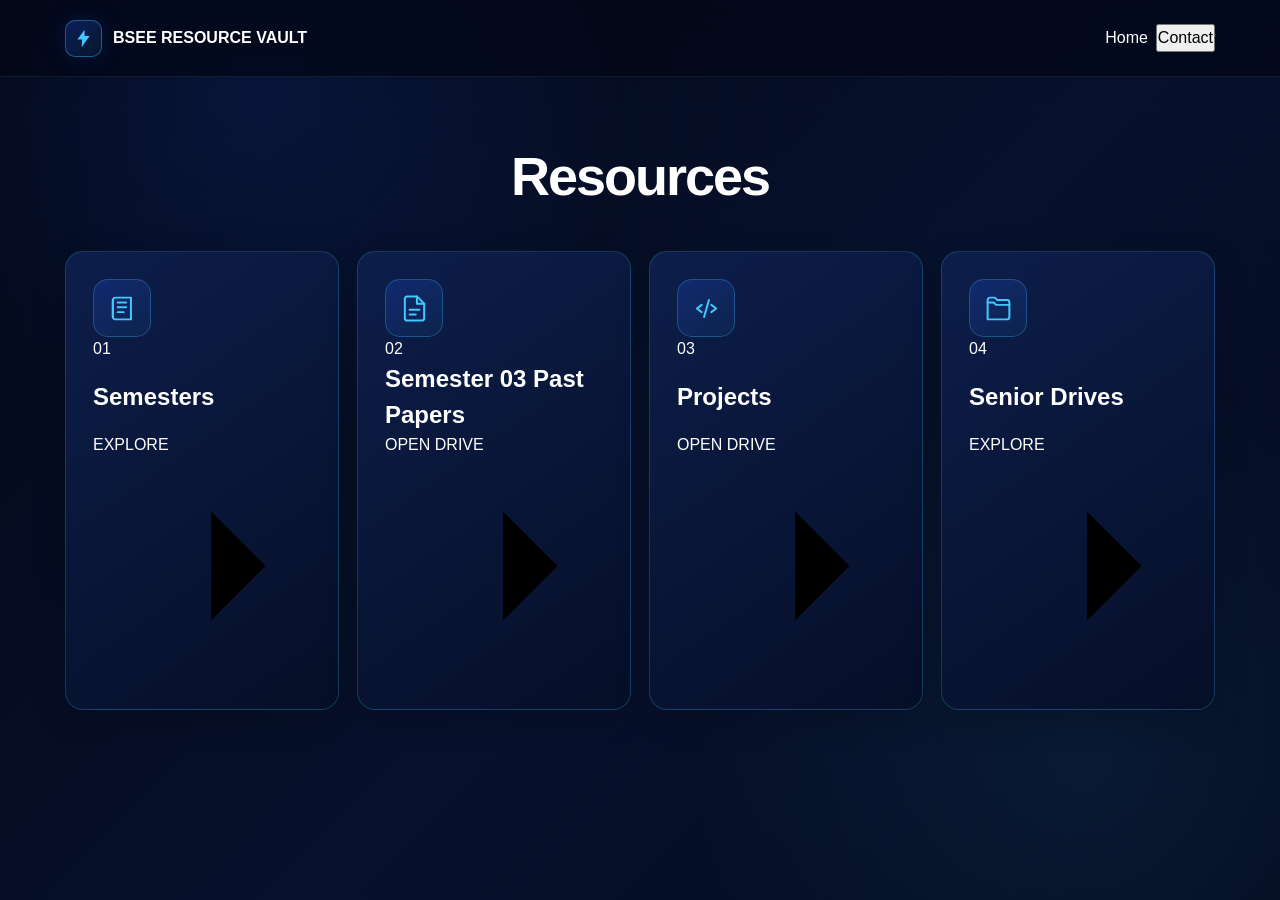
==== commit afbe4242: "Update resources.html" ====
--- a/resources.html
+++ b/resources.html
@@ -1,7 +1,9 @@
 <!DOCTYPE html>
 <html lang="en">
 <head>
+
     <meta charset="UTF-8">
+
     <meta
         name="viewport"
         content="width=device-width, initial-scale=1.0"
@@ -11,10 +13,11 @@
 
     <meta
         name="description"
-        content="BSEE Resource Vault resources"
+        content="Electrical Engineering resources"
     >
 
     <link rel="stylesheet" href="css/style.css">
+
 </head>
 
 <body>
@@ -22,6 +25,7 @@
     <!-- =========================
          HEADER
     ========================== -->
+
     <header class="site-header">
 
         <div class="container header-inner">
@@ -29,29 +33,32 @@
             <a href="index.html" class="brand">
 
                 <span class="brand-icon">
+
                     <svg viewBox="0 0 24 24" aria-hidden="true">
-                        <path d="M13.1 2 5 13h5.4L9.8 22 19 9h-5.7z"/>
+                        <path d="M13.2 2 5 13h5.4L9.8 22 19 9h-5.7z"/>
                     </svg>
+
                 </span>
 
-                <span class="brand-text">
+                <span class="brand-name">
                     BSEE
-                    <strong>RESOURCE VAULT</strong>
+                    <span>RESOURCE VAULT</span>
                 </span>
 
             </a>
+
 
             <nav class="header-nav">
 
                 <a
                     href="index.html"
-                    class="nav-btn"
+                    class="header-button"
                 >
                     Home
                 </a>
 
                 <button
-                    class="nav-btn"
+                    class="header-button"
                     type="button"
                     data-contact-open
                 >
@@ -68,60 +75,75 @@
     <!-- =========================
          MAIN
     ========================== -->
+
     <main class="page-main">
 
         <div class="container">
 
             <section class="page-heading">
 
-                <div class="section-line"></div>
+                <span class="heading-line"></span>
 
                 <h1>
                     Resources
                 </h1>
 
-                <div class="section-line"></div>
+                <span class="heading-line"></span>
 
             </section>
 
 
             <!-- =========================
-                 RESOURCE CARDS
+                 RESOURCE TILES
             ========================== -->
+
             <section class="resource-grid">
 
 
                 <!-- SEMESTERS -->
+
                 <a
                     href="semesters.html"
                     class="resource-card"
                 >
 
-                    <div class="card-top">
+                    <div class="resource-card-top">
 
                         <div class="resource-icon">
 
-                            <svg viewBox="0 0 24 24" aria-hidden="true">
-                                <path d="M4 5a2 2 0 0 1 2-2h13v18H6a2 2 0 0 1-2-2z"/>
+                            <svg
+                                viewBox="0 0 24 24"
+                                aria-hidden="true"
+                            >
+
+                                <path
+                                    d="M4 5a2 2 0 0 1 2-2h13v18H6a2 2 0 0 1-2-2z"
+                                />
+
                                 <path d="M4 5v14"/>
+
                                 <path d="M8 7h7"/>
                                 <path d="M8 11h7"/>
                                 <path d="M8 15h5"/>
+
                             </svg>
 
                         </div>
 
-                        <span class="card-number">
+                        <span class="card-index">
                             01
                         </span>
 
                     </div>
 
-                    <div class="card-title">
+
+                    <h2>
                         Semesters
-                    </div>
-
-                    <div class="card-footer">
+                    </h2>
+
+
+                    <div class="card-action">
+
                         <span>
                             EXPLORE
                         </span>
@@ -130,43 +152,57 @@
                             <path d="M5 12h14"/>
                             <path d="m13 6 6 6-6 6"/>
                         </svg>
+
                     </div>
 
                 </a>
 
 
                 <!-- PAST PAPERS -->
+
                 <a
                     href="https://drive.google.com/drive/folders/184Wg33vlW7vMmpEVoP3cuQS3ZVoE1C-r?usp=sharing"
-                    class="resource-card"
                     target="_blank"
                     rel="noopener noreferrer"
-                >
-
-                    <div class="card-top">
+                    class="resource-card"
+                >
+
+                    <div class="resource-card-top">
 
                         <div class="resource-icon">
 
-                            <svg viewBox="0 0 24 24" aria-hidden="true">
-                                <path d="M14 2H6a2 2 0 0 0-2 2v16a2 2 0 0 0 2 2h12a2 2 0 0 0 2-2V8z"/>
+                            <svg
+                                viewBox="0 0 24 24"
+                                aria-hidden="true"
+                            >
+
+                                <path
+                                    d="M14 2H6a2 2 0 0 0-2 2v16a2 2 0 0 0 2 2h12a2 2 0 0 0 2-2V8z"
+                                />
+
                                 <path d="M14 2v6h6"/>
+
                                 <path d="M8 13h8"/>
-                                <path d="M8 17h6"/>
+                                <path d="M8 17h5"/>
+
                             </svg>
 
                         </div>
 
-                        <span class="card-number">
+                        <span class="card-index">
                             02
                         </span>
 
                     </div>
 
-                    <div class="card-title">
+
+                    <h2>
                         Semester 03 Past Papers
-                    </div>
-
-                    <div class="card-footer">
+                    </h2>
+
+
+                    <div class="card-action">
+
                         <span>
                             OPEN DRIVE
                         </span>
@@ -175,42 +211,52 @@
                             <path d="M5 12h14"/>
                             <path d="m13 6 6 6-6 6"/>
                         </svg>
+
                     </div>
 
                 </a>
 
 
                 <!-- PROJECTS -->
+
                 <a
                     href="https://drive.google.com/drive/folders/1SdZgBx0YG89SxolfxfnRQVViNIlw67Zc?usp=sharing"
-                    class="resource-card"
                     target="_blank"
                     rel="noopener noreferrer"
-                >
-
-                    <div class="card-top">
+                    class="resource-card"
+                >
+
+                    <div class="resource-card-top">
 
                         <div class="resource-icon">
 
-                            <svg viewBox="0 0 24 24" aria-hidden="true">
+                            <svg
+                                viewBox="0 0 24 24"
+                                aria-hidden="true"
+                            >
+
                                 <path d="m8 9-4 3 4 3"/>
                                 <path d="m16 9 4 3-4 3"/>
                                 <path d="m14 5-4 14"/>
+
                             </svg>
 
                         </div>
 
-                        <span class="card-number">
+                        <span class="card-index">
                             03
                         </span>
 
                     </div>
 
-                    <div class="card-title">
+
+                    <h2>
                         Projects
-                    </div>
-
-                    <div class="card-footer">
+                    </h2>
+
+
+                    <div class="card-action">
+
                         <span>
                             OPEN DRIVE
                         </span>
@@ -219,39 +265,54 @@
                             <path d="M5 12h14"/>
                             <path d="m13 6 6 6-6 6"/>
                         </svg>
+
                     </div>
 
                 </a>
 
 
-                <!-- SENIOR ARCHIVES -->
+                <!-- SENIOR DRIVES -->
+
                 <a
                     href="senior-archives.html"
                     class="resource-card"
                 >
 
-                    <div class="card-top">
+                    <div class="resource-card-top">
 
                         <div class="resource-icon">
 
-                            <svg viewBox="0 0 24 24" aria-hidden="true">
-                                <path d="M3 7h5l2 2h11v10a2 2 0 0 1-2 2H3z"/>
-                                <path d="M3 7V5a2 2 0 0 1 2-2h4l2 2h8a2 2 0 0 1 2 2v2"/>
+                            <svg
+                                viewBox="0 0 24 24"
+                                aria-hidden="true"
+                            >
+
+                                <path
+                                    d="M3 7h5l2 2h11v10a2 2 0 0 1-2 2H3z"
+                                />
+
+                                <path
+                                    d="M3 7V5a2 2 0 0 1 2-2h4l2 2h8a2 2 0 0 1 2 2v2"
+                                />
+
                             </svg>
 
                         </div>
 
-                        <span class="card-number">
+                        <span class="card-index">
                             04
                         </span>
 
                     </div>
 
-                    <div class="card-title">
-                        Senior Batches Archives
-                    </div>
-
-                    <div class="card-footer">
+
+                    <h2>
+                        Senior Drives
+                    </h2>
+
+
+                    <div class="card-action">
+
                         <span>
                             EXPLORE
                         </span>
@@ -260,6 +321,7 @@
                             <path d="M5 12h14"/>
                             <path d="m13 6 6 6-6 6"/>
                         </svg>
+
                     </div>
 
                 </a>
@@ -275,6 +337,7 @@
     <!-- =========================
          CONTACT MODAL
     ========================== -->
+
     <div
         class="modal"
         id="contactModal"
@@ -286,56 +349,85 @@
             data-contact-close
         ></div>
 
+
         <div
             class="modal-box"
             role="dialog"
             aria-modal="true"
-            aria-labelledby="contactTitle"
+            aria-labelledby="contact-title"
         >
 
             <button
                 class="modal-close"
                 type="button"
-                aria-label="Close contact window"
                 data-contact-close
             >
-                &times;
+                ×
             </button>
 
-            <div class="modal-heading-icon">
+
+            <div class="modal-icon">
 
                 <svg viewBox="0 0 24 24" aria-hidden="true">
-                    <path d="M4 4h16v16H4z"/>
-                    <path d="m4 6 8 6 8-6"/>
+
+                    <rect
+                        x="4"
+                        y="5"
+                        width="16"
+                        height="14"
+                        rx="2"
+                    />
+
+                    <path d="m4 7 8 6 8-6"/>
+
                 </svg>
 
             </div>
 
-            <h2 id="contactTitle">
+
+            <h2 id="contact-title">
                 For Help Contact
             </h2>
 
+
             <div class="contact-list">
 
                 <div class="contact-item">
-                    <h3>Muhammad Uzair</h3>
+
+                    <h3>
+                        Muhammad Uzair
+                    </h3>
+
                     <a href="mailto:muhduzair0179@gmail.com">
                         muhduzair0179@gmail.com
                     </a>
+
                 </div>
 
+
                 <div class="contact-item">
-                    <h3>Asad Javed</h3>
+
+                    <h3>
+                        Asad Javed
+                    </h3>
+
                     <a href="mailto:javedasad002@gmail.com">
                         javedasad002@gmail.com
                     </a>
+
                 </div>
 
+
                 <div class="contact-item">
-                    <h3>Aqsa Noor</h3>
+
+                    <h3>
+                        Aqsa Noor
+                    </h3>
+
                     <a href="mailto:aqsa36noor36@gmail.com">
                         aqsa36noor36@gmail.com
                     </a>
+
                 </div>
 
             </div>
--- a/css/style.css
+++ b/css/style.css
@@ -1,30 +1,37 @@
 /* =========================================================
    BSEE RESOURCE VAULT
-   PREMIUM ULTRAMARINE UI
+   PREMIUM LIGHTWEIGHT UI
+   ========================================================= */
+
+
+/* =========================================================
+   VARIABLES
    ========================================================= */
 
 :root {
-    --bg: #030817;
-    --bg-2: #07102b;
-    --card: #09163a;
-    --card-hover: #0d1d4b;
-
-    --blue: #2463ff;
-    --blue-bright: #3d7cff;
-    --cyan: #42c8ff;
-    --violet: #647cff;
+
+    --bg-main: #030817;
+    --bg-secondary: #07112c;
+    --bg-card: #091738;
+    --bg-card-hover: #0d1f4c;
+
+    --blue: #245cff;
+    --blue-bright: #3974ff;
+    --cyan: #41c8ff;
 
     --white: #ffffff;
-    --text: #edf4ff;
-    --muted: #91a4c9;
-
-    --border: rgba(66, 200, 255, 0.22);
-    --border-hover: rgba(66, 200, 255, 0.75);
-
-    --shadow: 0 18px 50px rgba(0, 0, 0, 0.32);
+    --text: #ecf4ff;
+    --muted: #8fa4cc;
+
+    --border: rgba(65, 200, 255, 0.22);
+    --border-hover: rgba(65, 200, 255, 0.70);
+
+    --locked: #66738f;
+    --locked-bg: #0d152a;
 
     --radius: 18px;
-    --transition: 0.28s cubic-bezier(.2,.7,.2,1);
+
+    --transition: 0.28s cubic-bezier(.2, .7, .2, 1);
 }
 
 
@@ -43,6 +50,7 @@
 }
 
 body {
+
     min-height: 100vh;
 
     font-family:
@@ -55,23 +63,25 @@
 
     background:
         radial-gradient(
-            circle at 15% 15%,
-            rgba(36, 99, 255, 0.15),
-            transparent 30%
+            circle at 20% 10%,
+            rgba(36, 92, 255, 0.13),
+            transparent 28%
         ),
         radial-gradient(
-            circle at 85% 80%,
-            rgba(66, 200, 255, 0.08),
-            transparent 28%
+            circle at 85% 85%,
+            rgba(65, 200, 255, 0.07),
+            transparent 30%
         ),
         linear-gradient(
             135deg,
-            #030817,
-            #07102b 55%,
-            #040b20
+            #030817 0%,
+            #07112c 55%,
+            #040b20 100%
         );
 
     overflow-x: hidden;
+
+    line-height: 1.5;
 }
 
 body.modal-open {
@@ -79,8 +89,8 @@
 }
 
 a {
+    color: inherit;
     text-decoration: none;
-    color: inherit;
 }
 
 button {
@@ -89,10 +99,11 @@
 
 
 /* =========================================================
-   TECHNICAL BACKGROUND
+   BACKGROUND GRID
    ========================================================= */
 
 body::before {
+
     content: "";
 
     position: fixed;
@@ -101,26 +112,26 @@
 
     pointer-events: none;
 
-    opacity: 0.4;
+    opacity: 0.42;
 
     background-image:
         linear-gradient(
-            rgba(66, 200, 255, 0.035) 1px,
+            rgba(65, 200, 255, 0.035) 1px,
             transparent 1px
         ),
         linear-gradient(
             90deg,
-            rgba(66, 200, 255, 0.035) 1px,
+            rgba(65, 200, 255, 0.035) 1px,
             transparent 1px
         );
 
-    background-size: 50px 50px;
+    background-size: 52px 52px;
 
     mask-image:
         linear-gradient(
             to bottom,
             black,
-            transparent 92%
+            transparent 95%
         );
 }
 
@@ -130,8 +141,12 @@
    ========================================================= */
 
 .container {
-    width: min(1150px, 92%);
-    margin: 0 auto;
+
+    width:
+        min(1150px, 92%);
+
+    margin:
+        0 auto;
 }
 
 
@@ -140,24 +155,30 @@
    ========================================================= */
 
 .site-header {
+
     position: relative;
+
     z-index: 50;
 
     border-bottom:
         1px solid
-        rgba(255,255,255,0.07);
+        rgba(255, 255, 255, 0.07);
 
     background:
         rgba(3, 8, 23, 0.72);
 
-    backdrop-filter: blur(14px);
+    backdrop-filter:
+        blur(16px);
 }
 
 .header-inner {
+
     min-height: 76px;
 
     display: flex;
+
     align-items: center;
+
     justify-content: space-between;
 
     gap: 20px;
@@ -165,71 +186,92 @@
 
 
 /* =========================================================
-   LOGO
-   ========================================================= */
-
-.logo {
+   BRAND
+   ========================================================= */
+
+.brand {
+
     display: inline-flex;
 
     align-items: center;
 
     gap: 11px;
 
-    font-size: 15px;
-
     font-weight: 900;
 
-    letter-spacing: 1px;
-
     white-space: nowrap;
 }
 
-.logo-icon {
-    width: 36px;
-    height: 36px;
+.brand-icon {
+
+    width: 37px;
+    height: 37px;
 
     display: flex;
 
     align-items: center;
     justify-content: center;
 
-    color: var(--cyan);
-
     border:
         1px solid
-        rgba(66, 200, 255, 0.42);
+        rgba(65, 200, 255, 0.38);
 
     border-radius: 10px;
+
+    color:
+        var(--cyan);
 
     background:
         linear-gradient(
             145deg,
-            rgba(36, 99, 255, 0.28),
-            rgba(66, 200, 255, 0.08)
+            rgba(36, 92, 255, 0.28),
+            rgba(65, 200, 255, 0.07)
         );
 
     box-shadow:
-        0 0 24px
-        rgba(36, 99, 255, 0.18);
-}
-
-.logo-icon svg {
+        0 0 26px
+        rgba(36, 92, 255, 0.15);
+}
+
+.brand-icon svg {
+
     width: 21px;
     height: 21px;
 
-    fill: currentColor;
-}
-
-.logo-text span {
-    color: var(--cyan);
-}
-
-
-/* =========================================================
-   NAVIGATION
+    fill:
+        currentColor;
+}
+
+.brand-text {
+
+    display: flex;
+
+    flex-direction: column;
+
+    font-size: 14px;
+
+    line-height: 1.05;
+
+    letter-spacing: 1px;
+}
+
+.brand-text strong {
+
+    color:
+        var(--cyan);
+
+    font-size: 12px;
+
+    letter-spacing: 1.2px;
+}
+
+
+/* =========================================================
+   NAV BUTTONS
    ========================================================= */
 
 .header-nav {
+
     display: flex;
 
     align-items: center;
@@ -237,49 +279,54 @@
     gap: 8px;
 }
 
-.nav-link,
+.nav-btn,
 .contact-btn {
+
     min-height: 38px;
 
     display: inline-flex;
 
     align-items: center;
+
     justify-content: center;
 
-    padding: 0 15px;
-
-    color: var(--text);
+    padding:
+        0 15px;
+
+    color:
+        var(--text);
+
+    background:
+        rgba(9, 22, 58, 0.65);
 
     border:
         1px solid
-        rgba(66, 200, 255, 0.18);
-
-    background:
-        rgba(9, 22, 58, 0.7);
+        rgba(65, 200, 255, 0.17);
 
     border-radius: 9px;
 
+    cursor: pointer;
+
     font-size: 13px;
 
-    cursor: pointer;
-
-    transition: var(--transition);
-}
-
-.nav-link:hover,
+    transition:
+        var(--transition);
+}
+
+.nav-btn:hover,
 .contact-btn:hover {
-    color: white;
-
-    border-color: var(--border-hover);
-
-    background:
-        rgba(36, 99, 255, 0.23);
-
-    transform: translateY(-1px);
-}
-
-.nav-button {
-    border: 1px solid rgba(66, 200, 255, 0.18);
+
+    color:
+        white;
+
+    background:
+        rgba(36, 92, 255, 0.24);
+
+    border-color:
+        var(--border-hover);
+
+    transform:
+        translateY(-1px);
 }
 
 
@@ -288,14 +335,16 @@
    ========================================================= */
 
 .hero {
-    position: relative;
 
     min-height:
         calc(100vh - 76px);
 
+    position: relative;
+
     display: flex;
 
     align-items: center;
+
     justify-content: center;
 
     text-align: center;
@@ -304,102 +353,154 @@
 }
 
 .hero-grid {
+
     position: absolute;
 
     inset: 0;
 
     background-image:
         linear-gradient(
-            rgba(61, 124, 255, 0.035) 1px,
+            rgba(65, 200, 255, 0.035) 1px,
             transparent 1px
         ),
         linear-gradient(
             90deg,
-            rgba(61, 124, 255, 0.035) 1px,
+            rgba(65, 200, 255, 0.035) 1px,
             transparent 1px
         );
 
-    background-size: 55px 55px;
-}
-
-.hero::before {
-    content: "";
+    background-size:
+        55px 55px;
+}
+
+.hero-orb {
 
     position: absolute;
 
-    width: 420px;
-    height: 420px;
-
-    left: 50%;
-    top: 50%;
-
-    transform:
-        translate(-50%, -50%);
-
-    border-radius: 50%;
-
-    background:
-        radial-gradient(
-            circle,
-            rgba(36, 99, 255, 0.12),
-            transparent 68%
-        );
-
-    filter: blur(12px);
-}
+    border-radius:
+        50%;
+
+    filter:
+        blur(70px);
+
+    pointer-events:
+        none;
+}
+
+.hero-orb-one {
+
+    width: 380px;
+    height: 380px;
+
+    left: -140px;
+    top: -150px;
+
+    background:
+        rgba(36, 92, 255, 0.11);
+}
+
+.hero-orb-two {
+
+    width: 330px;
+    height: 330px;
+
+    right: -110px;
+    bottom: -140px;
+
+    background:
+        rgba(65, 200, 255, 0.07);
+}
+
+
+/* =========================================================
+   HERO CONTENT
+   ========================================================= */
 
 .hero-content {
-    position: relative;
-
-    z-index: 2;
-
-    max-width: 850px;
-
-    padding: 70px 0;
-}
-
-
-/* =========================================================
-   HERO BRAND MARK
-   ========================================================= */
-
-.hero-mark {
-    width: 74px;
-    height: 74px;
+
+    position:
+        relative;
+
+    z-index:
+        2;
+
+    max-width:
+        900px;
+
+    padding:
+        70px 0;
+}
+
+
+/* =========================================================
+   HERO LOGO
+   ========================================================= */
+
+.hero-logo {
+
+    width: 78px;
+    height: 78px;
 
     margin:
-        0 auto 24px;
+        0 auto 26px;
 
     display: flex;
 
     align-items: center;
     justify-content: center;
 
-    color: var(--cyan);
+    color:
+        var(--cyan);
 
     border:
         1px solid
-        rgba(66, 200, 255, 0.50);
-
-    border-radius: 20px;
+        rgba(65, 200, 255, 0.44);
+
+    border-radius:
+        21px;
 
     background:
         linear-gradient(
             145deg,
-            rgba(36, 99, 255, 0.28),
-            rgba(13, 29, 75, 0.85)
+            rgba(36, 92, 255, 0.27),
+            rgba(13, 29, 75, 0.88)
         );
 
     box-shadow:
         0 0 55px
-        rgba(36, 99, 255, 0.18);
-}
-
-.hero-mark svg {
-    width: 41px;
-    height: 41px;
-
-    fill: currentColor;
+        rgba(36, 92, 255, 0.15);
+}
+
+.hero-logo svg {
+
+    width: 42px;
+    height: 42px;
+
+    fill:
+        currentColor;
+}
+
+
+/* =========================================================
+   HERO KICKER
+   ========================================================= */
+
+.hero-kicker {
+
+    margin-bottom:
+        18px;
+
+    color:
+        var(--cyan);
+
+    font-size:
+        11px;
+
+    font-weight:
+        800;
+
+    letter-spacing:
+        2.8px;
 }
 
 
@@ -408,95 +509,157 @@
    ========================================================= */
 
 .hero h1 {
-    margin-bottom: 32px;
+
+    margin-bottom:
+        34px;
 
     font-size:
         clamp(44px, 8vw, 82px);
 
-    line-height: 0.98;
-
-    letter-spacing: -3px;
-
-    font-weight: 900;
+    font-weight:
+        900;
+
+    line-height:
+        0.98;
+
+    letter-spacing:
+        -3px;
 }
 
 .hero h1 span {
+
     display: block;
 
-    margin-top: 8px;
-
-    color: transparent;
+    margin-top:
+        10px;
+
+    color:
+        transparent;
 
     background:
         linear-gradient(
             90deg,
             #ffffff,
-            #42c8ff,
-            #6383ff
+            #41c8ff,
+            #6682ff
         );
 
-    background-clip: text;
-    -webkit-background-clip: text;
-}
-
-
-/* =========================================================
-   HERO BUTTON
+    background-clip:
+        text;
+
+    -webkit-background-clip:
+        text;
+}
+
+
+/* =========================================================
+   PRIMARY BUTTON
    ========================================================= */
 
 .primary-btn {
-    position: relative;
-
-    display: inline-flex;
-
-    align-items: center;
-    justify-content: center;
-
-    gap: 10px;
-
-    min-height: 52px;
-
-    padding: 0 30px;
-
-    overflow: hidden;
+
+    min-height:
+        53px;
+
+    display:
+        inline-flex;
+
+    align-items:
+        center;
+
+    justify-content:
+        center;
+
+    gap:
+        11px;
+
+    position:
+        relative;
+
+    overflow:
+        hidden;
+
+    padding:
+        0 28px;
 
     border:
         1px solid
-        rgba(66, 200, 255, 0.75);
-
-    border-radius: 11px;
+        rgba(65, 200, 255, 0.68);
+
+    border-radius:
+        11px;
+
+    color:
+        white;
 
     background:
         linear-gradient(
             135deg,
             #1746ff,
             #2463ff 55%,
-            #3d7cff
+            #3974ff
         );
 
-    font-size: 14px;
-
-    font-weight: 900;
-
-    letter-spacing: 0.7px;
+    font-size:
+        13px;
+
+    font-weight:
+        900;
+
+    letter-spacing:
+        1px;
 
     box-shadow:
-        0 10px 35px
-        rgba(36, 99, 255, 0.25);
-
-    transition: var(--transition);
+        0 12px 36px
+        rgba(36, 92, 255, 0.24);
+
+    transition:
+        var(--transition);
+}
+
+.primary-btn svg {
+
+    width:
+        18px;
+
+    height:
+        18px;
+
+    fill:
+        none;
+
+    stroke:
+        currentColor;
+
+    stroke-width:
+        1.8;
+
+    stroke-linecap:
+        round;
+
+    stroke-linejoin:
+        round;
 }
 
 .primary-btn::after {
-    content: "";
-
-    position: absolute;
-
-    top: 0;
-    left: -100%;
-
-    width: 70%;
-    height: 100%;
+
+    content:
+        "";
+
+    position:
+        absolute;
+
+    top:
+        0;
+
+    left:
+        -100%;
+
+    width:
+        70%;
+
+    height:
+        100%;
 
     background:
         linear-gradient(
@@ -506,48 +669,107 @@
             transparent
         );
 
-    transform: skewX(-20deg);
-
-    transition: 0.7s ease;
+    transform:
+        skewX(-20deg);
+
+    transition:
+        0.7s ease;
 }
 
 .primary-btn:hover::after {
-    left: 140%;
+    left:
+        135%;
 }
 
 .primary-btn:hover {
-    transform: translateY(-3px);
+
+    transform:
+        translateY(-3px);
 
     box-shadow:
-        0 16px 45px
-        rgba(36, 99, 255, 0.34);
-}
-
-
-/* =========================================================
-   INTERNAL PAGE
+        0 18px 48px
+        rgba(36, 92, 255, 0.32);
+}
+
+
+/* =========================================================
+   PAGE
    ========================================================= */
 
 .page-main {
+
     padding:
-        75px 0 90px;
-}
+        72px 0 90px;
+}
+
+
+/* =========================================================
+   PAGE HEADING
+   ========================================================= */
 
 .page-heading {
-    text-align: center;
-
-    margin-bottom: 50px;
+
+    display:
+        flex;
+
+    align-items:
+        center;
+
+    justify-content:
+        center;
+
+    gap:
+        18px;
+
+    margin:
+        0 auto 48px;
 }
 
 .page-heading h1 {
+
     font-size:
-        clamp(38px, 6vw, 55px);
-
-    line-height: 1;
-
-    letter-spacing: -2px;
-
-    font-weight: 900;
+        clamp(38px, 6vw, 54px);
+
+    font-weight:
+        900;
+
+    line-height:
+        1;
+
+    letter-spacing:
+        -2px;
+
+    white-space:
+        nowrap;
+}
+
+.section-line {
+
+    width:
+        55px;
+
+    height:
+        1px;
+
+    background:
+        linear-gradient(
+            90deg,
+            transparent,
+            var(--cyan)
+        );
+
+    opacity:
+        0.45;
+}
+
+.section-line:last-child {
+
+    background:
+        linear-gradient(
+            90deg,
+            var(--cyan),
+            transparent
+        );
 }
 
 
@@ -556,12 +778,15 @@
    ========================================================= */
 
 .resource-grid {
-    display: grid;
+
+    display:
+        grid;
 
     grid-template-columns:
         repeat(4, minmax(0, 1fr));
 
-    gap: 18px;
+    gap:
+        18px;
 }
 
 
@@ -570,25 +795,33 @@
    ========================================================= */
 
 .resource-card {
-    position: relative;
-
-    min-height: 310px;
-
-    display: flex;
-
-    flex-direction: column;
-
-    justify-content: space-between;
-
-    padding: 27px;
-
-    overflow: hidden;
+
+    min-height:
+        295px;
+
+    position:
+        relative;
+
+    display:
+        flex;
+
+    flex-direction:
+        column;
+
+    justify-content:
+        space-between;
+
+    overflow:
+        hidden;
+
+    padding:
+        27px;
 
     background:
         linear-gradient(
             145deg,
-            rgba(13, 29, 75, 0.92),
-            rgba(7, 16, 43, 0.96)
+            rgba(13, 31, 76, 0.96),
+            rgba(6, 15, 39, 0.98)
         );
 
     border:
@@ -599,43 +832,57 @@
         var(--radius);
 
     box-shadow:
-        0 8px 25px
+        0 10px 32px
         rgba(0,0,0,0.18);
 
-    transition: var(--transition);
+    transition:
+        var(--transition);
 }
 
 .resource-card::before {
-    content: "";
-
-    position: absolute;
-
-    inset: 0;
+
+    content:
+        "";
+
+    position:
+        absolute;
+
+    top:
+        0;
+
+    left:
+        -130%;
+
+    width:
+        80%;
+
+    height:
+        100%;
 
     background:
         linear-gradient(
-            120deg,
-            transparent 20%,
-            rgba(66, 200, 255, 0.08),
-            transparent 80%
+            90deg,
+            transparent,
+            rgba(65,200,255,0.08),
+            transparent
         );
 
     transform:
-        translateX(-110%);
-
-    transition: 0.7s ease;
-
-    pointer-events: none;
+        skewX(-20deg);
+
+    transition:
+        0.75s ease;
 }
 
 .resource-card:hover::before {
+    left:
+        140%;
+}
+
+.resource-card:hover {
+
     transform:
-        translateX(110%);
-}
-
-.resource-card:hover {
-    transform:
-        translateY(-6px);
+        translateY(-7px);
 
     border-color:
         var(--border-hover);
@@ -643,63 +890,86 @@
     background:
         linear-gradient(
             145deg,
-            rgba(13, 29, 75, 1),
-            rgba(8, 22, 56, 1)
+            #0d204f,
+            #091736
         );
 
     box-shadow:
-        0 20px 55px
-        rgba(20, 77, 210, 0.18);
-}
-
-
-/* =========================================================
-   CARD ICON
-   ========================================================= */
-
-.card-icon {
-    width: 58px;
-    height: 58px;
-
-    display: flex;
-
-    align-items: center;
-    justify-content: center;
-
-    margin-bottom: 26px;
-
-    color: var(--cyan);
+        0 24px 58px
+        rgba(23, 71, 194, 0.20);
+}
+
+
+/* =========================================================
+   CARD TOP
+   ========================================================= */
+
+.card-top {
+
+    display:
+        flex;
+
+    align-items:
+        flex-start;
+
+    justify-content:
+        space-between;
+}
+
+.resource-icon {
+
+    width:
+        58px;
+
+    height:
+        58px;
+
+    display:
+        flex;
+
+    align-items:
+        center;
+
+    justify-content:
+        center;
 
     border:
         1px solid
-        rgba(66, 200, 255, 0.30);
-
-    border-radius: 15px;
+        rgba(65,200,255,0.28);
+
+    border-radius:
+        15px;
+
+    color:
+        var(--cyan);
 
     background:
         linear-gradient(
             145deg,
-            rgba(36, 99, 255, 0.22),
-            rgba(66, 200, 255, 0.06)
+            rgba(36,92,255,0.22),
+            rgba(65,200,255,0.05)
         );
 
-    box-shadow:
-        inset 0 0 20px
-        rgba(36,99,255,0.08);
-
-    transition: var(--transition);
-}
-
-.card-icon svg {
-    width: 28px;
-    height: 28px;
-
-    fill: none;
+    transition:
+        var(--transition);
+}
+
+.resource-icon svg {
+
+    width:
+        29px;
+
+    height:
+        29px;
+
+    fill:
+        none;
 
     stroke:
         currentColor;
 
-    stroke-width: 1.7;
+    stroke-width:
+        1.65;
 
     stroke-linecap:
         round;
@@ -708,390 +978,501 @@
         round;
 }
 
-.resource-card:hover .card-icon {
+.resource-card:hover .resource-icon {
+
+    color:
+        white;
+
     transform:
         scale(1.07);
 
-    color: white;
+    box-shadow:
+        0 0 28px
+        rgba(65,200,255,0.10);
+}
+
+.card-number {
+
+    color:
+        rgba(65,200,255,0.45);
+
+    font-size:
+        12px;
+
+    font-weight:
+        900;
+
+    letter-spacing:
+        2px;
+}
+
+
+/* =========================================================
+   CARD TITLE
+   ========================================================= */
+
+.card-title {
+
+    max-width:
+        250px;
+
+    font-size:
+        22px;
+
+    font-weight:
+        850;
+
+    line-height:
+        1.16;
+
+    letter-spacing:
+        -0.4px;
+}
+
+
+/* =========================================================
+   CARD FOOTER
+   ========================================================= */
+
+.card-footer {
+
+    display:
+        flex;
+
+    align-items:
+        center;
+
+    justify-content:
+        space-between;
+
+    color:
+        var(--cyan);
+
+    font-size:
+        11px;
+
+    font-weight:
+        900;
+
+    letter-spacing:
+        1.3px;
+}
+
+.card-footer svg {
+
+    width:
+        18px;
+
+    height:
+        18px;
+
+    fill:
+        none;
+
+    stroke:
+        currentColor;
+
+    stroke-width:
+        1.8;
+
+    stroke-linecap:
+        round;
+
+    stroke-linejoin:
+        round;
+
+    transition:
+        var(--transition);
+}
+
+.resource-card:hover .card-footer svg {
+    transform:
+        translateX(4px);
+}
+
+
+/* =========================================================
+   SEMESTER GRID
+   ========================================================= */
+
+.semester-grid {
+
+    display:
+        grid;
+
+    grid-template-columns:
+        repeat(4, minmax(0, 1fr));
+
+    gap:
+        18px;
+}
+
+
+/* =========================================================
+   SEMESTER CARD
+   ========================================================= */
+
+.semester-card {
+
+    min-height:
+        210px;
+
+    display:
+        flex;
+
+    flex-direction:
+        column;
+
+    align-items:
+        center;
+
+    justify-content:
+        center;
+
+    text-align:
+        center;
+
+    position:
+        relative;
+
+    overflow:
+        hidden;
+
+    padding:
+        25px;
+
+    border-radius:
+        var(--radius);
+
+    transition:
+        var(--transition);
+}
+
+
+/* UNLOCKED */
+
+.semester-card.unlocked {
+
+    color:
+        white;
 
     background:
         linear-gradient(
             145deg,
-            rgba(36, 99, 255, 0.42),
-            rgba(66, 200, 255, 0.10)
+            #0c2053,
+            #071633
         );
 
+    border:
+        1px solid
+        rgba(61,124,255,0.48);
+
     box-shadow:
-        0 0 28px
-        rgba(66, 200, 255, 0.10);
-}
-
-
-/* =========================================================
-   CARD TITLE
-   ========================================================= */
-
-.resource-card h2 {
-    max-width: 250px;
-
-    font-size: 21px;
-
-    line-height: 1.18;
-
-    font-weight: 850;
-
-    letter-spacing: -0.4px;
-}
-
-
-/* =========================================================
-   CARD ACTION
-   ========================================================= */
-
-.card-action {
-    position: relative;
-
-    display: inline-flex;
-
-    align-items: center;
-
-    width: fit-content;
-
-    color:
+        inset 0 0 35px
+        rgba(36,92,255,0.035);
+}
+
+.semester-card.unlocked:hover {
+
+    transform:
+        translateY(-7px)
+        scale(1.01);
+
+    border-color:
         var(--cyan);
 
-    font-size: 12px;
-
-    font-weight: 900;
-
-    letter-spacing: 1px;
-}
-
-
-/* =========================================================
-   SEMESTER GRID
-   ========================================================= */
-
-.semester-grid {
-    display: grid;
+    box-shadow:
+        0 20px 50px
+        rgba(36,92,255,0.21);
+}
+
+
+/* LOCKED */
+
+.semester-card.locked {
+
+    color:
+        var(--locked);
+
+    background:
+        linear-gradient(
+            145deg,
+            #111a31,
+            #0c1325
+        );
+
+    border:
+        1px solid
+        rgba(120,140,180,0.14);
+
+    cursor:
+        not-allowed;
+
+    opacity:
+        0.72;
+}
+
+
+/* =========================================================
+   SEMESTER ICON
+   ========================================================= */
+
+.semester-icon {
+
+    width:
+        48px;
+
+    height:
+        48px;
+
+    margin-bottom:
+        12px;
+
+    display:
+        flex;
+
+    align-items:
+        center;
+
+    justify-content:
+        center;
+
+    color:
+        var(--cyan);
+
+    border:
+        1px solid
+        rgba(65,200,255,0.20);
+
+    border-radius:
+        13px;
+
+    background:
+        rgba(36,92,255,0.10);
+}
+
+.semester-icon svg {
+
+    width:
+        25px;
+
+    height:
+        25px;
+
+    fill:
+        none;
+
+    stroke:
+        currentColor;
+
+    stroke-width:
+        1.7;
+
+    stroke-linecap:
+        round;
+
+    stroke-linejoin:
+        round;
+}
+
+.locked .semester-icon {
+
+    color:
+        #65718c;
+
+    background:
+        rgba(100,113,140,0.05);
+
+    border-color:
+        rgba(120,140,180,0.11);
+}
+
+
+/* =========================================================
+   SEMESTER NUMBER & TITLE
+   ========================================================= */
+
+.semester-number {
+
+    color:
+        inherit;
+
+    font-size:
+        32px;
+
+    font-weight:
+        900;
+
+    line-height:
+        1;
+}
+
+.semester-card h2 {
+
+    margin-top:
+        7px;
+
+    font-size:
+        16px;
+
+    font-weight:
+        800;
+}
+
+
+/* =========================================================
+   SEMESTER STATUS
+   ========================================================= */
+
+.semester-status {
+
+    margin-top:
+        9px;
+
+    color:
+        var(--cyan);
+
+    font-size:
+        10px;
+
+    font-weight:
+        900;
+
+    letter-spacing:
+        1.5px;
+}
+
+.locked .semester-status {
+
+    color:
+        #737f98;
+}
+
+.coming-soon {
+
+    margin-top:
+        4px;
+
+    color:
+        #59667f;
+
+    font-size:
+        10px;
+
+    font-weight:
+        700;
+
+    letter-spacing:
+        0.8px;
+}
+
+
+/* =========================================================
+   BATCH GRID
+   ========================================================= */
+
+.batch-grid {
+
+    display:
+        grid;
 
     grid-template-columns:
         repeat(4, minmax(0, 1fr));
 
-    gap: 18px;
-}
-
-
-/* =========================================================
-   SEMESTER CARD
-   ========================================================= */
-
-.semester-card {
-    position: relative;
-
-    min-height: 210px;
-
-    display: flex;
-
-    flex-direction: column;
-
-    align-items: center;
-
-    justify-content: center;
-
-    text-align: center;
-
-    padding: 25px;
-
-    border-radius: var(--radius);
-
-    overflow: hidden;
-
-    transition: var(--transition);
-}
-
-
-/* AVAILABLE */
-
-.semester-card.unlocked {
+    gap:
+        18px;
+}
+
+
+/* =========================================================
+   BATCH CARD
+   ========================================================= */
+
+.batch-card {
+
+    min-height:
+        245px;
+
+    display:
+        flex;
+
+    flex-direction:
+        column;
+
+    align-items:
+        center;
+
+    justify-content:
+        center;
+
+    position:
+        relative;
+
+    overflow:
+        hidden;
+
+    padding:
+        28px;
+
+    text-align:
+        center;
+
     background:
         linear-gradient(
             145deg,
-            #0b1c4d,
-            #071330
-        );
-
-    border:
-        1px solid
-        rgba(61, 124, 255, 0.50);
-
-    box-shadow:
-        inset 0 0 30px
-        rgba(36,99,255,0.04);
-}
-
-.semester-card.unlocked::after {
-    content: "";
-
-    position: absolute;
-
-    width: 140px;
-    height: 140px;
-
-    right: -70px;
-    top: -70px;
-
-    border-radius: 50%;
-
-    background:
-        rgba(66, 200, 255, 0.07);
-}
-
-.semester-card.unlocked:hover {
-    transform:
-        translateY(-6px)
-        scale(1.01);
-
-    border-color:
-        var(--cyan);
-
-    box-shadow:
-        0 18px 48px
-        rgba(36, 99, 255, 0.20);
-}
-
-
-/* LOCKED */
-
-.semester-card.locked {
-    background:
-        linear-gradient(
-            145deg,
-            #101a32,
-            #0b1225
-        );
-
-    border:
-        1px solid
-        rgba(120, 140, 180, 0.15);
-
-    color:
-        #6d7994;
-
-    opacity: 0.78;
-
-    cursor:
-        not-allowed;
-}
-
-
-/* =========================================================
-   SEMESTER ICON
-   ========================================================= */
-
-.status-icon {
-    width: 48px;
-    height: 48px;
-
-    margin-bottom: 14px;
-
-    display: flex;
-
-    align-items: center;
-    justify-content: center;
-
-    color:
-        var(--cyan);
-
-    border-radius: 13px;
-
-    background:
-        rgba(36,99,255,0.10);
-
-    border:
-        1px solid
-        rgba(66,200,255,0.16);
-}
-
-.status-icon svg {
-    width: 25px;
-    height: 25px;
-
-    fill: none;
-
-    stroke:
-        currentColor;
-
-    stroke-width: 1.7;
-
-    stroke-linecap:
-        round;
-
-    stroke-linejoin:
-        round;
-}
-
-.locked .status-icon {
-    color: #66728c;
-
-    background:
-        rgba(90,105,135,0.06);
-
-    border-color:
-        rgba(120,140,180,0.12);
-}
-
-
-/* =========================================================
-   SEMESTER NUMBER
-   ========================================================= */
-
-.semester-number {
-    font-size: 33px;
-
-    font-weight: 900;
-
-    letter-spacing: -1px;
-}
-
-.semester-card h2 {
-    margin-top: 2px;
-
-    font-size: 16px;
-
-    font-weight: 800;
-}
-
-
-/* =========================================================
-   STATUS
-   ========================================================= */
-
-.status {
-    margin-top: 10px;
-
-    font-size: 10px;
-
-    font-weight: 900;
-
-    letter-spacing: 1.5px;
-}
-
-.available {
-    color:
-        var(--cyan);
-}
-
-.locked-status {
-    color:
-        #727f99;
-}
-
-.coming-soon {
-    margin-top: 5px;
-
-    font-size: 11px;
-
-    color:
-        #56627b;
-}
-
-
-/* =========================================================
-   SENIOR BATCH GRID
-   ========================================================= */
-
-.batch-grid {
-    display: grid;
-
-    grid-template-columns:
-        repeat(4, minmax(0, 1fr));
-
-    gap: 18px;
-}
-
-
-/* =========================================================
-   SENIOR BATCH CARD
-   ========================================================= */
-
-.batch-card {
-    position: relative;
-
-    min-height: 245px;
-
-    display: flex;
-
-    flex-direction: column;
-
-    align-items: center;
-
-    justify-content: center;
-
-    text-align: center;
-
-    padding: 28px;
-
-    overflow: hidden;
-
-    border-radius:
-        var(--radius);
-
-    background:
-        linear-gradient(
-            145deg,
-            #0b1c4d,
-            #071330
+            #0b1d4c,
+            #07142f
         );
 
     border:
         1px solid
         var(--border);
 
-    transition: var(--transition);
+    border-radius:
+        var(--radius);
+
+    transition:
+        var(--transition);
 }
 
 .batch-card::before {
-    content: "";
-
-    position: absolute;
-
-    left: -120%;
-
-    top: 0;
-
-    width: 80%;
-
-    height: 100%;
-
-    transform: skewX(-20deg);
-
-    background:
-        linear-gradient(
-            90deg,
-            transparent,
-            rgba(66,200,255,0.07),
-            transparent
-        );
-
-    transition:
-        0.7s ease;
-}
-
-.batch-card:hover::before {
-    left: 130%;
+
+    content:
+        "";
+
+    position:
+        absolute;
+
+    width:
+        150px;
+
+    height:
+        150px;
+
+    right:
+        -75px;
+
+    top:
+        -75px;
+
+    border-radius:
+        50%;
+
+    background:
+        rgba(65,200,255,0.055);
 }
 
 .batch-card:hover {
+
     transform:
-        translateY(-6px);
+        translateY(-7px);
 
     border-color:
         var(--cyan);
 
     box-shadow:
-        0 20px 50px
-        rgba(36,99,255,0.20);
+        0 22px 52px
+        rgba(36,92,255,0.20);
 }
 
 
@@ -1100,170 +1481,263 @@
    ========================================================= */
 
 .batch-icon {
-    width: 62px;
-    height: 62px;
-
-    margin-bottom: 20px;
-
-    display: flex;
-
-    align-items: center;
-    justify-content: center;
+
+    width:
+        62px;
+
+    height:
+        62px;
+
+    margin-bottom:
+        19px;
+
+    display:
+        flex;
+
+    align-items:
+        center;
+
+    justify-content:
+        center;
 
     color:
         var(--cyan);
+
+    border:
+        1px solid
+        rgba(65,200,255,0.25);
 
     border-radius:
         16px;
 
+    background:
+        rgba(36,92,255,0.12);
+
+    transition:
+        var(--transition);
+}
+
+.batch-icon svg {
+
+    width:
+        30px;
+
+    height:
+        30px;
+
+    fill:
+        none;
+
+    stroke:
+        currentColor;
+
+    stroke-width:
+        1.65;
+
+    stroke-linecap:
+        round;
+
+    stroke-linejoin:
+        round;
+}
+
+.batch-card:hover .batch-icon {
+
+    color:
+        white;
+
+    transform:
+        scale(1.08);
+}
+
+
+/* =========================================================
+   BATCH TEXT
+   ========================================================= */
+
+.batch-year {
+
+    color:
+        white;
+
+    font-size:
+        30px;
+
+    font-weight:
+        900;
+
+    line-height:
+        1;
+}
+
+.batch-card h2 {
+
+    margin-top:
+        6px;
+
+    margin-bottom:
+        15px;
+
+    color:
+        var(--muted);
+
+    font-size:
+        13px;
+
+    font-weight:
+        700;
+
+    letter-spacing:
+        1px;
+
+    text-transform:
+        uppercase;
+}
+
+.batch-action {
+
+    color:
+        var(--cyan);
+
+    font-size:
+        11px;
+
+    font-weight:
+        900;
+
+    letter-spacing:
+        1.2px;
+}
+
+
+/* =========================================================
+   MODAL
+   ========================================================= */
+
+.modal {
+
+    position:
+        fixed;
+
+    inset:
+        0;
+
+    z-index:
+        999;
+
+    display:
+        none;
+
+    align-items:
+        center;
+
+    justify-content:
+        center;
+
+    padding:
+        20px;
+}
+
+.modal.show {
+    display:
+        flex;
+}
+
+.modal-overlay {
+
+    position:
+        absolute;
+
+    inset:
+        0;
+
+    background:
+        rgba(0,4,16,0.83);
+
+    backdrop-filter:
+        blur(8px);
+}
+
+.modal-box {
+
+    position:
+        relative;
+
+    z-index:
+        2;
+
+    width:
+        min(460px,100%);
+
+    padding:
+        32px;
+
+    background:
+        linear-gradient(
+            145deg,
+            #0b1c45,
+            #07132d
+        );
+
     border:
         1px solid
-        rgba(66,200,255,0.26);
-
-    background:
-        rgba(36,99,255,0.13);
-
-    transition: var(--transition);
-}
-
-.batch-icon svg {
-    width: 30px;
-    height: 30px;
-
-    fill: none;
-
-    stroke:
-        currentColor;
-
-    stroke-width: 1.7;
-
-    stroke-linecap:
-        round;
-
-    stroke-linejoin:
-        round;
-}
-
-.batch-card:hover .batch-icon {
-    transform:
-        scale(1.08);
-
-    color:
-        white;
-}
-
-
-/* =========================================================
-   BATCH TEXT
-   ========================================================= */
-
-.batch-card h2 {
-    margin-bottom: 14px;
-
-    font-size: 22px;
-
-    font-weight: 850;
-}
-
-.batch-card > span {
-    color:
-        var(--cyan);
-
-    font-size: 12px;
-
-    font-weight: 900;
-
-    letter-spacing: 1px;
-}
-
-
-/* =========================================================
-   CONTACT MODAL
-   ========================================================= */
-
-.modal {
-    position: fixed;
-
-    inset: 0;
-
-    z-index: 999;
-
-    display: none;
-
-    align-items: center;
-    justify-content: center;
-
-    padding: 20px;
-}
-
-.modal.show {
-    display: flex;
-}
-
-.modal-overlay {
-    position: absolute;
-
-    inset: 0;
-
-    background:
-        rgba(0, 4, 16, 0.82);
-
-    backdrop-filter:
-        blur(7px);
-}
-
-.modal-box {
-    position: relative;
-
-    z-index: 2;
-
-    width:
-        min(470px, 100%);
-
-    padding: 34px;
-
-    border:
-        1px solid
-        rgba(66,200,255,0.35);
+        rgba(65,200,255,0.35);
 
     border-radius:
         20px;
-
-    background:
-        linear-gradient(
-            145deg,
-            #0b1b45,
-            #071229
-        );
 
     box-shadow:
         0 30px 90px
         rgba(0,0,0,0.55);
-}
-
-.modal-box h2 {
-    margin-bottom: 24px;
-
-    text-align: center;
-
-    font-size: 21px;
+
+    animation:
+        modalIn 0.22s ease;
+}
+
+@keyframes modalIn {
+
+    from {
+        opacity: 0;
+        transform: translateY(8px) scale(0.98);
+    }
+
+    to {
+        opacity: 1;
+        transform: translateY(0) scale(1);
+    }
 }
 
 .modal-close {
-    position: absolute;
-
-    top: 12px;
-    right: 13px;
-
-    width: 34px;
-    height: 34px;
-
-    display: flex;
-
-    align-items: center;
-    justify-content: center;
-
-    border: none;
+
+    position:
+        absolute;
+
+    top:
+        12px;
+
+    right:
+        13px;
+
+    width:
+        34px;
+
+    height:
+        34px;
+
+    display:
+        flex;
+
+    align-items:
+        center;
+
+    justify-content:
+        center;
+
+    border:
+        none;
+
+    border-radius:
+        8px;
 
     background:
         transparent;
@@ -1271,28 +1745,110 @@
     color:
         white;
 
-    border-radius: 8px;
-
-    font-size: 25px;
-
-    cursor: pointer;
+    cursor:
+        pointer;
+
+    font-size:
+        24px;
 
     transition:
         var(--transition);
 }
 
 .modal-close:hover {
-    background:
-        rgba(255,255,255,0.08);
 
     color:
         var(--cyan);
-}
+
+    background:
+        rgba(255,255,255,0.07);
+}
+
+.modal-heading-icon {
+
+    width:
+        52px;
+
+    height:
+        52px;
+
+    margin:
+        0 auto 17px;
+
+    display:
+        flex;
+
+    align-items:
+        center;
+
+    justify-content:
+        center;
+
+    color:
+        var(--cyan);
+
+    border:
+        1px solid
+        rgba(65,200,255,0.22);
+
+    border-radius:
+        14px;
+
+    background:
+        rgba(36,92,255,0.10);
+}
+
+.modal-heading-icon svg {
+
+    width:
+        26px;
+
+    height:
+        26px;
+
+    fill:
+        none;
+
+    stroke:
+        currentColor;
+
+    stroke-width:
+        1.6;
+
+    stroke-linecap:
+        round;
+
+    stroke-linejoin:
+        round;
+}
+
+.modal-box h2 {
+
+    margin-bottom:
+        22px;
+
+    text-align:
+        center;
+
+    font-size:
+        21px;
+
+    font-weight:
+        850;
+}
+
+
+/* =========================================================
+   CONTACT
+   ========================================================= */
 
 .contact-item {
-    padding: 18px 0;
-
-    text-align: center;
+
+    padding:
+        17px 0;
+
+    text-align:
+        center;
 
     border-top:
         1px solid
@@ -1300,20 +1856,26 @@
 }
 
 .contact-item:first-child {
-    border-top: none;
+    border-top:
+        none;
 }
 
 .contact-item h3 {
-    margin-bottom: 6px;
-
-    font-size: 15px;
+
+    margin-bottom:
+        6px;
+
+    font-size:
+        15px;
 }
 
 .contact-item a {
-    color:
-        #5faeff;
-
-    font-size: 13px;
+
+    color:
+        #61afff;
+
+    font-size:
+        13px;
 
     transition:
         var(--transition);
@@ -1331,11 +1893,13 @@
 
 a:focus-visible,
 button:focus-visible {
+
     outline:
         2px solid
         var(--cyan);
 
-    outline-offset: 3px;
+    outline-offset:
+        3px;
 }
 
 
@@ -1348,6 +1912,7 @@
     .resource-grid,
     .semester-grid,
     .batch-grid {
+
         grid-template-columns:
             repeat(2, minmax(0, 1fr));
     }
@@ -1362,93 +1927,155 @@
 @media (max-width: 620px) {
 
     .container {
-        width: 92%;
+        width:
+            92%;
     }
 
     .header-inner {
-        min-height: 66px;
-    }
-
-    .logo {
-        font-size: 12px;
-        letter-spacing: 0.7px;
-    }
-
-    .logo-icon {
-        width: 32px;
-        height: 32px;
+
+        min-height:
+            65px;
+    }
+
+    .brand-icon {
+
+        width:
+            33px;
+
+        height:
+            33px;
+    }
+
+    .brand-text {
+
+        font-size:
+            11px;
+    }
+
+    .brand-text strong {
+
+        font-size:
+            9px;
     }
 
     .header-nav {
-        gap: 4px;
-    }
-
-    .nav-link,
+
+        gap:
+            4px;
+    }
+
+    .nav-btn,
     .contact-btn {
-        min-height: 34px;
-
-        padding: 0 9px;
-
-        font-size: 11px;
+
+        min-height:
+            34px;
+
+        padding:
+            0 9px;
+
+        font-size:
+            11px;
     }
 
     .hero {
+
         min-height:
-            calc(100vh - 66px);
+            calc(100vh - 65px);
     }
 
     .hero-content {
-        padding: 50px 0;
-    }
-
-    .hero-mark {
-        width: 64px;
-        height: 64px;
+
+        padding:
+            50px 0;
+    }
+
+    .hero-logo {
+
+        width:
+            65px;
+
+        height:
+            65px;
+    }
+
+    .hero-kicker {
+
+        font-size:
+            9px;
+
+        letter-spacing:
+            1.8px;
     }
 
     .hero h1 {
+
         font-size:
-            clamp(40px, 12vw, 58px);
+            clamp(39px, 12vw, 58px);
 
         letter-spacing:
             -2px;
     }
 
     .page-main {
+
         padding:
-            52px 0 65px;
+            50px 0 65px;
     }
 
     .page-heading {
-        margin-bottom: 34px;
+
+        gap:
+            10px;
+
+        margin-bottom:
+            33px;
+    }
+
+    .section-line {
+
+        width:
+            28px;
     }
 
     .page-heading h1 {
-        font-size: 37px;
+
+        font-size:
+            35px;
     }
 
     .resource-grid,
     .semester-grid,
     .batch-grid {
-        grid-template-columns: 1fr;
-
-        gap: 14px;
+
+        grid-template-columns:
+            1fr;
+
+        gap:
+            14px;
     }
 
     .resource-card {
-        min-height: 230px;
+
+        min-height:
+            235px;
     }
 
     .semester-card {
-        min-height: 190px;
+
+        min-height:
+            185px;
     }
 
     .batch-card {
-        min-height: 215px;
+
+        min-height:
+            215px;
     }
 
     .modal-box {
-        padding: 30px 20px;
+
+        padding:
+            29px 19px;
     }
 
 }
@@ -1463,9 +2090,15 @@
     *,
     *::before,
     *::after {
-        animation: none !important;
-        transition: none !important;
-        scroll-behavior: auto !important;
-    }
-
-}
+
+        animation:
+            none !important;
+
+        transition:
+            none !important;
+
+        scroll-behavior:
+            auto !important;
+    }
+
+}
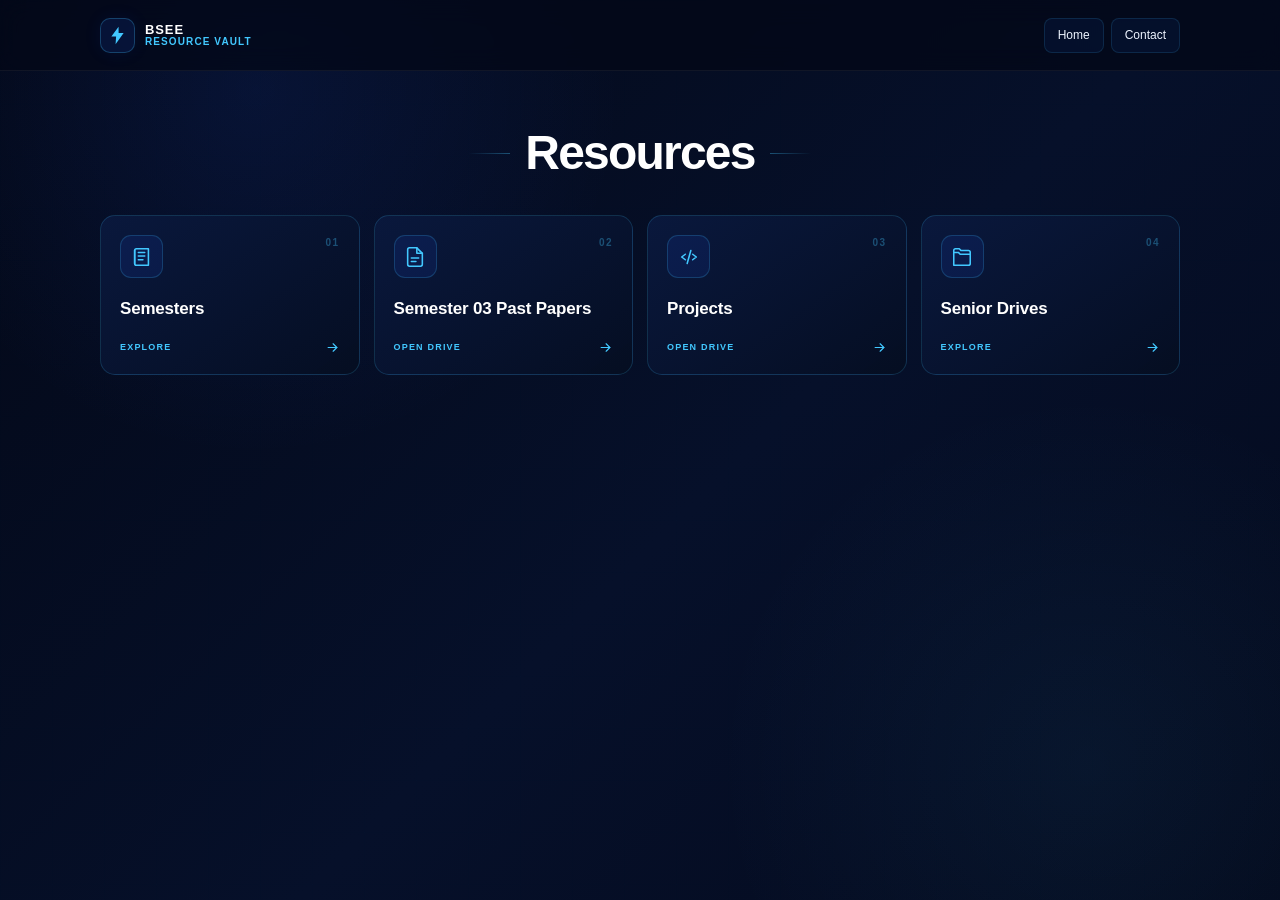
==== commit dd7c9236: "Update resources.html" ====
--- a/resources.html
+++ b/resources.html
@@ -389,6 +389,19 @@
                 For Help Contact
             </h2>
 
+        
+                <div class="contact-item">
+
+                    <h3>
+                        Aqsa Noor
+                    </h3>
+
+                    <a href="mailto:aqsa36noor36@gmail.com">
+                        aqsa36noor36@gmail.com
+                    </a>
+
+                </div>
+
 
             <div class="contact-list">
 
@@ -417,19 +430,6 @@
 
                 </div>
 
-
-                <div class="contact-item">
-
-                    <h3>
-                        Aqsa Noor
-                    </h3>
-
-                    <a href="mailto:aqsa36noor36@gmail.com">
-                        aqsa36noor36@gmail.com
-                    </a>
-
-                </div>
-
             </div>
 
         </div>
--- a/css/style.css
+++ b/css/style.css
@@ -1,6 +1,6 @@
 /* =========================================================
    BSEE RESOURCE VAULT
-   PREMIUM LIGHTWEIGHT UI
+   LIGHTWEIGHT PREMIUM BLUE UI
    ========================================================= */
 
 
@@ -11,27 +11,31 @@
 :root {
 
     --bg-main: #030817;
-    --bg-secondary: #07112c;
-    --bg-card: #091738;
-    --bg-card-hover: #0d1f4c;
+    --bg-secondary: #06102a;
+
+    --card: #091738;
+    --card-hover: #0c1d45;
 
     --blue: #245cff;
-    --blue-bright: #3974ff;
-    --cyan: #41c8ff;
+    --blue-light: #3978ff;
+    --cyan: #42c8ff;
 
     --white: #ffffff;
-    --text: #ecf4ff;
-    --muted: #8fa4cc;
-
-    --border: rgba(65, 200, 255, 0.22);
-    --border-hover: rgba(65, 200, 255, 0.70);
-
-    --locked: #66738f;
-    --locked-bg: #0d152a;
-
-    --radius: 18px;
-
-    --transition: 0.28s cubic-bezier(.2, .7, .2, 1);
+    --text: #edf4ff;
+    --muted: #8da2c7;
+
+    --locked: #65718b;
+
+    --border:
+        rgba(66, 200, 255, 0.18);
+
+    --border-hover:
+        rgba(66, 200, 255, 0.55);
+
+    --radius: 15px;
+
+    --transition:
+        0.25s cubic-bezier(.2,.7,.2,1);
 }
 
 
@@ -42,6 +46,7 @@
 * {
     margin: 0;
     padding: 0;
+
     box-sizing: border-box;
 }
 
@@ -64,19 +69,19 @@
     background:
         radial-gradient(
             circle at 20% 10%,
-            rgba(36, 92, 255, 0.13),
+            rgba(36,92,255,0.11),
             transparent 28%
         ),
         radial-gradient(
             circle at 85% 85%,
-            rgba(65, 200, 255, 0.07),
-            transparent 30%
+            rgba(66,200,255,0.055),
+            transparent 28%
         ),
         linear-gradient(
             135deg,
-            #030817 0%,
-            #07112c 55%,
-            #040b20 100%
+            #030817,
+            #06102a 55%,
+            #040a1d
         );
 
     overflow-x: hidden;
@@ -99,7 +104,7 @@
 
 
 /* =========================================================
-   BACKGROUND GRID
+   SUBTLE GLOBAL GRID
    ========================================================= */
 
 body::before {
@@ -112,27 +117,21 @@
 
     pointer-events: none;
 
-    opacity: 0.42;
+    opacity: 0.27;
 
     background-image:
         linear-gradient(
-            rgba(65, 200, 255, 0.035) 1px,
+            rgba(66,200,255,0.028) 1px,
             transparent 1px
         ),
         linear-gradient(
             90deg,
-            rgba(65, 200, 255, 0.035) 1px,
+            rgba(66,200,255,0.028) 1px,
             transparent 1px
         );
 
-    background-size: 52px 52px;
-
-    mask-image:
-        linear-gradient(
-            to bottom,
-            black,
-            transparent 95%
-        );
+    background-size:
+        52px 52px;
 }
 
 
@@ -143,7 +142,7 @@
 .container {
 
     width:
-        min(1150px, 92%);
+        min(1080px, 91%);
 
     margin:
         0 auto;
@@ -156,32 +155,36 @@
 
 .site-header {
 
-    position: relative;
-
-    z-index: 50;
+    position:
+        relative;
+
+    z-index:
+        50;
+
+    background:
+        rgba(3,8,23,0.72);
 
     border-bottom:
         1px solid
-        rgba(255, 255, 255, 0.07);
-
-    background:
-        rgba(3, 8, 23, 0.72);
+        rgba(255,255,255,0.055);
 
     backdrop-filter:
-        blur(16px);
+        blur(12px);
 }
 
 .header-inner {
 
-    min-height: 76px;
-
-    display: flex;
-
-    align-items: center;
-
-    justify-content: space-between;
-
-    gap: 20px;
+    min-height:
+        70px;
+
+    display:
+        flex;
+
+    align-items:
+        center;
+
+    justify-content:
+        space-between;
 }
 
 
@@ -191,136 +194,157 @@
 
 .brand {
 
-    display: inline-flex;
-
-    align-items: center;
-
-    gap: 11px;
-
-    font-weight: 900;
-
-    white-space: nowrap;
+    display:
+        inline-flex;
+
+    align-items:
+        center;
+
+    gap:
+        10px;
 }
 
 .brand-icon {
 
-    width: 37px;
-    height: 37px;
-
-    display: flex;
-
-    align-items: center;
-    justify-content: center;
+    width:
+        35px;
+
+    height:
+        35px;
+
+    display:
+        flex;
+
+    align-items:
+        center;
+
+    justify-content:
+        center;
+
+    color:
+        var(--cyan);
+
+    background:
+        rgba(36,92,255,0.13);
 
     border:
         1px solid
-        rgba(65, 200, 255, 0.38);
-
-    border-radius: 10px;
-
-    color:
-        var(--cyan);
-
-    background:
-        linear-gradient(
-            145deg,
-            rgba(36, 92, 255, 0.28),
-            rgba(65, 200, 255, 0.07)
-        );
+        rgba(66,200,255,0.26);
+
+    border-radius:
+        10px;
 
     box-shadow:
-        0 0 26px
-        rgba(36, 92, 255, 0.15);
+        0 0 18px
+        rgba(36,92,255,0.08);
 }
 
 .brand-icon svg {
 
-    width: 21px;
-    height: 21px;
+    width:
+        21px;
+
+    height:
+        21px;
 
     fill:
         currentColor;
 }
 
-.brand-text {
-
-    display: flex;
-
-    flex-direction: column;
-
-    font-size: 14px;
-
-    line-height: 1.05;
-
-    letter-spacing: 1px;
-}
-
-.brand-text strong {
+.brand-name {
+
+    display:
+        flex;
+
+    flex-direction:
+        column;
+
+    font-size:
+        13px;
+
+    font-weight:
+        900;
+
+    line-height:
+        1.05;
+
+    letter-spacing:
+        0.9px;
+}
+
+.brand-name span {
 
     color:
         var(--cyan);
 
-    font-size: 12px;
-
-    letter-spacing: 1.2px;
-}
-
-
-/* =========================================================
-   NAV BUTTONS
+    font-size:
+        10px;
+
+    letter-spacing:
+        1.1px;
+}
+
+
+/* =========================================================
+   HEADER NAVIGATION
    ========================================================= */
 
 .header-nav {
 
-    display: flex;
-
-    align-items: center;
-
-    gap: 8px;
-}
-
-.nav-btn,
-.contact-btn {
-
-    min-height: 38px;
-
-    display: inline-flex;
-
-    align-items: center;
-
-    justify-content: center;
+    display:
+        flex;
+
+    align-items:
+        center;
+
+    gap:
+        7px;
+}
+
+.header-button {
+
+    min-height:
+        35px;
+
+    display:
+        inline-flex;
+
+    align-items:
+        center;
+
+    justify-content:
+        center;
 
     padding:
-        0 15px;
+        0 13px;
 
     color:
         var(--text);
 
     background:
-        rgba(9, 22, 58, 0.65);
+        rgba(9,22,58,0.55);
 
     border:
         1px solid
-        rgba(65, 200, 255, 0.17);
-
-    border-radius: 9px;
-
-    cursor: pointer;
-
-    font-size: 13px;
+        rgba(66,200,255,0.14);
+
+    border-radius:
+        8px;
+
+    font-size:
+        12px;
+
+    cursor:
+        pointer;
 
     transition:
         var(--transition);
 }
 
-.nav-btn:hover,
-.contact-btn:hover {
-
-    color:
-        white;
-
-    background:
-        rgba(36, 92, 255, 0.24);
+.header-button:hover {
+
+    background:
+        rgba(36,92,255,0.17);
 
     border-color:
         var(--border-hover);
@@ -337,78 +361,99 @@
 .hero {
 
     min-height:
-        calc(100vh - 76px);
-
-    position: relative;
-
-    display: flex;
-
-    align-items: center;
-
-    justify-content: center;
-
-    text-align: center;
-
-    overflow: hidden;
-}
-
-.hero-grid {
-
-    position: absolute;
-
-    inset: 0;
+        calc(100vh - 70px);
+
+    position:
+        relative;
+
+    display:
+        flex;
+
+    align-items:
+        center;
+
+    justify-content:
+        center;
+
+    overflow:
+        hidden;
+
+    text-align:
+        center;
+}
+
+.technical-grid {
+
+    position:
+        absolute;
+
+    inset:
+        0;
 
     background-image:
         linear-gradient(
-            rgba(65, 200, 255, 0.035) 1px,
+            rgba(66,200,255,0.03) 1px,
             transparent 1px
         ),
         linear-gradient(
             90deg,
-            rgba(65, 200, 255, 0.035) 1px,
+            rgba(66,200,255,0.03) 1px,
             transparent 1px
         );
 
     background-size:
-        55px 55px;
-}
-
-.hero-orb {
-
-    position: absolute;
+        56px 56px;
+}
+
+.soft-glow {
+
+    position:
+        absolute;
 
     border-radius:
         50%;
 
     filter:
-        blur(70px);
+        blur(75px);
 
     pointer-events:
         none;
 }
 
-.hero-orb-one {
-
-    width: 380px;
-    height: 380px;
-
-    left: -140px;
-    top: -150px;
-
-    background:
-        rgba(36, 92, 255, 0.11);
-}
-
-.hero-orb-two {
-
-    width: 330px;
-    height: 330px;
-
-    right: -110px;
-    bottom: -140px;
-
-    background:
-        rgba(65, 200, 255, 0.07);
+.glow-one {
+
+    width:
+        300px;
+
+    height:
+        300px;
+
+    top:
+        -130px;
+
+    left:
+        -100px;
+
+    background:
+        rgba(36,92,255,0.08);
+}
+
+.glow-two {
+
+    width:
+        280px;
+
+    height:
+        280px;
+
+    right:
+        -110px;
+
+    bottom:
+        -130px;
+
+    background:
+        rgba(66,200,255,0.055);
 }
 
 
@@ -425,56 +470,66 @@
         2;
 
     max-width:
-        900px;
+        820px;
 
     padding:
-        70px 0;
-}
-
-
-/* =========================================================
-   HERO LOGO
-   ========================================================= */
-
-.hero-logo {
-
-    width: 78px;
-    height: 78px;
+        60px 0;
+}
+
+
+/* =========================================================
+   HERO ICON
+   ========================================================= */
+
+.hero-mark {
+
+    width:
+        70px;
+
+    height:
+        70px;
 
     margin:
-        0 auto 26px;
-
-    display: flex;
-
-    align-items: center;
-    justify-content: center;
+        0 auto 23px;
+
+    display:
+        flex;
+
+    align-items:
+        center;
+
+    justify-content:
+        center;
 
     color:
         var(--cyan);
+
+    background:
+        linear-gradient(
+            145deg,
+            rgba(36,92,255,0.19),
+            rgba(7,16,42,0.90)
+        );
 
     border:
         1px solid
-        rgba(65, 200, 255, 0.44);
+        rgba(66,200,255,0.35);
 
     border-radius:
-        21px;
-
-    background:
-        linear-gradient(
-            145deg,
-            rgba(36, 92, 255, 0.27),
-            rgba(13, 29, 75, 0.88)
-        );
+        18px;
 
     box-shadow:
-        0 0 55px
-        rgba(36, 92, 255, 0.15);
-}
-
-.hero-logo svg {
-
-    width: 42px;
-    height: 42px;
+        0 0 32px
+        rgba(36,92,255,0.10);
+}
+
+.hero-mark svg {
+
+    width:
+        37px;
+
+    height:
+        37px;
 
     fill:
         currentColor;
@@ -488,19 +543,19 @@
 .hero-kicker {
 
     margin-bottom:
-        18px;
+        15px;
 
     color:
         var(--cyan);
 
     font-size:
-        11px;
+        10px;
 
     font-weight:
         800;
 
     letter-spacing:
-        2.8px;
+        2.4px;
 }
 
 
@@ -511,27 +566,28 @@
 .hero h1 {
 
     margin-bottom:
-        34px;
+        31px;
 
     font-size:
-        clamp(44px, 8vw, 82px);
+        clamp(42px,7vw,72px);
+
+    line-height:
+        1;
+
+    letter-spacing:
+        -2.5px;
 
     font-weight:
         900;
-
-    line-height:
-        0.98;
-
-    letter-spacing:
-        -3px;
 }
 
 .hero h1 span {
 
-    display: block;
+    display:
+        block;
 
     margin-top:
-        10px;
+        8px;
 
     color:
         transparent;
@@ -540,8 +596,8 @@
         linear-gradient(
             90deg,
             #ffffff,
-            #41c8ff,
-            #6682ff
+            #42c8ff,
+            #6483ff
         );
 
     background-clip:
@@ -556,10 +612,10 @@
    PRIMARY BUTTON
    ========================================================= */
 
-.primary-btn {
+.primary-button {
 
     min-height:
-        53px;
+        49px;
 
     display:
         inline-flex;
@@ -571,7 +627,7 @@
         center;
 
     gap:
-        11px;
+        9px;
 
     position:
         relative;
@@ -580,28 +636,27 @@
         hidden;
 
     padding:
-        0 28px;
-
-    border:
-        1px solid
-        rgba(65, 200, 255, 0.68);
-
-    border-radius:
-        11px;
-
-    color:
-        white;
+        0 25px;
 
     background:
         linear-gradient(
             135deg,
             #1746ff,
-            #2463ff 55%,
-            #3974ff
+            #2865ff
         );
 
+    border:
+        1px solid
+        rgba(66,200,255,0.52);
+
+    border-radius:
+        9px;
+
+    color:
+        white;
+
     font-size:
-        13px;
+        12px;
 
     font-weight:
         900;
@@ -610,20 +665,20 @@
         1px;
 
     box-shadow:
-        0 12px 36px
-        rgba(36, 92, 255, 0.24);
+        0 9px 28px
+        rgba(36,92,255,0.18);
 
     transition:
         var(--transition);
 }
 
-.primary-btn svg {
+.primary-button svg {
 
     width:
-        18px;
+        16px;
 
     height:
-        18px;
+        16px;
 
     fill:
         none;
@@ -641,71 +696,26 @@
         round;
 }
 
-.primary-btn::after {
-
-    content:
-        "";
-
-    position:
-        absolute;
-
-    top:
-        0;
-
-    left:
-        -100%;
-
-    width:
-        70%;
-
-    height:
-        100%;
-
-    background:
-        linear-gradient(
-            90deg,
-            transparent,
-            rgba(255,255,255,0.18),
-            transparent
-        );
+.primary-button:hover {
 
     transform:
-        skewX(-20deg);
-
-    transition:
-        0.7s ease;
-}
-
-.primary-btn:hover::after {
-    left:
-        135%;
-}
-
-.primary-btn:hover {
-
-    transform:
-        translateY(-3px);
+        translateY(-2px);
 
     box-shadow:
-        0 18px 48px
-        rgba(36, 92, 255, 0.32);
-}
-
-
-/* =========================================================
-   PAGE
+        0 13px 34px
+        rgba(36,92,255,0.25);
+}
+
+
+/* =========================================================
+   INTERNAL PAGES
    ========================================================= */
 
 .page-main {
 
     padding:
-        72px 0 90px;
-}
-
-
-/* =========================================================
-   PAGE HEADING
-   ========================================================= */
+        58px 0 70px;
+}
 
 .page-heading {
 
@@ -719,34 +729,34 @@
         center;
 
     gap:
-        18px;
-
-    margin:
-        0 auto 48px;
+        15px;
+
+    margin-bottom:
+        38px;
 }
 
 .page-heading h1 {
 
     font-size:
-        clamp(38px, 6vw, 54px);
+        clamp(34px,5vw,48px);
+
+    line-height:
+        1;
 
     font-weight:
         900;
 
-    line-height:
-        1;
-
     letter-spacing:
-        -2px;
+        -1.8px;
 
     white-space:
         nowrap;
 }
 
-.section-line {
+.heading-line {
 
     width:
-        55px;
+        42px;
 
     height:
         1px;
@@ -759,10 +769,10 @@
         );
 
     opacity:
-        0.45;
-}
-
-.section-line:last-child {
+        0.36;
+}
+
+.heading-line:last-child {
 
     background:
         linear-gradient(
@@ -783,10 +793,10 @@
         grid;
 
     grid-template-columns:
-        repeat(4, minmax(0, 1fr));
+        repeat(4, minmax(0,1fr));
 
     gap:
-        18px;
+        14px;
 }
 
 
@@ -797,7 +807,7 @@
 .resource-card {
 
     min-height:
-        295px;
+        160px;
 
     position:
         relative;
@@ -815,25 +825,21 @@
         hidden;
 
     padding:
-        27px;
-
-    background:
-        linear-gradient(
-            145deg,
-            rgba(13, 31, 76, 0.96),
-            rgba(6, 15, 39, 0.98)
-        );
+        19px;
 
     border:
         1px solid
         var(--border);
 
     border-radius:
-        var(--radius);
-
-    box-shadow:
-        0 10px 32px
-        rgba(0,0,0,0.18);
+        15px;
+
+    background:
+        linear-gradient(
+            145deg,
+            rgba(10,25,62,0.96),
+            rgba(5,14,34,0.98)
+        );
 
     transition:
         var(--transition);
@@ -847,14 +853,14 @@
     position:
         absolute;
 
+    left:
+        -110%;
+
     top:
         0;
 
-    left:
-        -130%;
-
     width:
-        80%;
+        75%;
 
     height:
         100%;
@@ -863,7 +869,7 @@
         linear-gradient(
             90deg,
             transparent,
-            rgba(65,200,255,0.08),
+            rgba(66,200,255,0.055),
             transparent
         );
 
@@ -871,18 +877,21 @@
         skewX(-20deg);
 
     transition:
-        0.75s ease;
+        0.65s ease;
+
+    pointer-events:
+        none;
 }
 
 .resource-card:hover::before {
     left:
-        140%;
+        130%;
 }
 
 .resource-card:hover {
 
     transform:
-        translateY(-7px);
+        translateY(-4px);
 
     border-color:
         var(--border-hover);
@@ -890,21 +899,21 @@
     background:
         linear-gradient(
             145deg,
-            #0d204f,
-            #091736
+            rgba(12,29,69,1),
+            rgba(7,17,40,1)
         );
 
     box-shadow:
-        0 24px 58px
-        rgba(23, 71, 194, 0.20);
-}
-
-
-/* =========================================================
-   CARD TOP
-   ========================================================= */
-
-.card-top {
+        0 14px 32px
+        rgba(36,92,255,0.11);
+}
+
+
+/* =========================================================
+   RESOURCE CARD TOP
+   ========================================================= */
+
+.resource-card-top {
 
     display:
         flex;
@@ -919,10 +928,10 @@
 .resource-icon {
 
     width:
-        58px;
+        43px;
 
     height:
-        58px;
+        43px;
 
     display:
         flex;
@@ -932,35 +941,332 @@
 
     justify-content:
         center;
+
+    color:
+        var(--cyan);
+
+    background:
+        rgba(36,92,255,0.10);
 
     border:
         1px solid
-        rgba(65,200,255,0.28);
+        rgba(66,200,255,0.20);
 
     border-radius:
+        11px;
+
+    transition:
+        var(--transition);
+}
+
+.resource-icon svg {
+
+    width:
+        22px;
+
+    height:
+        22px;
+
+    fill:
+        none;
+
+    stroke:
+        currentColor;
+
+    stroke-width:
+        1.7;
+
+    stroke-linecap:
+        round;
+
+    stroke-linejoin:
+        round;
+}
+
+.resource-card:hover .resource-icon {
+
+    color:
+        white;
+
+    background:
+        rgba(36,92,255,0.18);
+
+    box-shadow:
+        0 0 18px
+        rgba(66,200,255,0.07);
+}
+
+.card-index {
+
+    color:
+        rgba(66,200,255,0.34);
+
+    font-size:
+        10px;
+
+    font-weight:
+        900;
+
+    letter-spacing:
+        1.5px;
+}
+
+
+/* =========================================================
+   RESOURCE CARD TITLE
+   ========================================================= */
+
+.resource-card h2 {
+
+    max-width:
+        200px;
+
+    font-size:
+        17px;
+
+    line-height:
+        1.17;
+
+    font-weight:
+        850;
+
+    letter-spacing:
+        -0.2px;
+}
+
+
+/* =========================================================
+   RESOURCE CARD ACTION
+   ========================================================= */
+
+.card-action {
+
+    display:
+        flex;
+
+    align-items:
+        center;
+
+    justify-content:
+        space-between;
+
+    color:
+        var(--cyan);
+
+    font-size:
+        9px;
+
+    font-weight:
+        900;
+
+    letter-spacing:
+        1.2px;
+}
+
+.card-action svg {
+
+    width:
         15px;
 
-    color:
-        var(--cyan);
+    height:
+        15px;
+
+    fill:
+        none;
+
+    stroke:
+        currentColor;
+
+    stroke-width:
+        1.8;
+
+    stroke-linecap:
+        round;
+
+    stroke-linejoin:
+        round;
+
+    transition:
+        var(--transition);
+}
+
+.resource-card:hover .card-action svg {
+
+    transform:
+        translateX(3px);
+}
+
+
+/* =========================================================
+   SEMESTER GRID
+   ========================================================= */
+
+.semester-grid {
+
+    display:
+        grid;
+
+    grid-template-columns:
+        repeat(4, minmax(0,1fr));
+
+    gap:
+        14px;
+}
+
+
+/* =========================================================
+   SEMESTER CARD
+   ========================================================= */
+
+.semester-card {
+
+    min-height:
+        145px;
+
+    display:
+        flex;
+
+    flex-direction:
+        column;
+
+    align-items:
+        center;
+
+    justify-content:
+        center;
+
+    position:
+        relative;
+
+    overflow:
+        hidden;
+
+    padding:
+        17px;
+
+    text-align:
+        center;
+
+    border-radius:
+        14px;
+
+    transition:
+        var(--transition);
+}
+
+
+/* =========================
+   OPEN SEMESTER
+   ========================= */
+
+.semester-card.open {
+
+    color:
+        white;
 
     background:
         linear-gradient(
             145deg,
-            rgba(36,92,255,0.22),
-            rgba(65,200,255,0.05)
+            #0b1d4a,
+            #07142e
         );
 
-    transition:
-        var(--transition);
-}
-
-.resource-icon svg {
+    border:
+        1px solid
+        rgba(66,200,255,0.24);
+
+    box-shadow:
+        0 7px 22px
+        rgba(36,92,255,0.06);
+}
+
+.semester-card.open:hover {
+
+    transform:
+        translateY(-4px);
+
+    border-color:
+        var(--border-hover);
+
+    box-shadow:
+        0 13px 32px
+        rgba(36,92,255,0.14);
+}
+
+
+/* =========================
+   LOCKED SEMESTER
+   ========================= */
+
+.semester-card.locked {
+
+    color:
+        var(--locked);
+
+    background:
+        linear-gradient(
+            145deg,
+            #10182d,
+            #0b1224
+        );
+
+    border:
+        1px solid
+        rgba(120,140,180,0.11);
+
+    opacity:
+        0.70;
+
+    cursor:
+        not-allowed;
+}
+
+
+/* =========================================================
+   SEMESTER ICON
+   ========================================================= */
+
+.semester-icon {
 
     width:
-        29px;
+        38px;
 
     height:
-        29px;
+        38px;
+
+    margin-bottom:
+        7px;
+
+    display:
+        flex;
+
+    align-items:
+        center;
+
+    justify-content:
+        center;
+
+    color:
+        var(--cyan);
+
+    background:
+        rgba(36,92,255,0.08);
+
+    border:
+        1px solid
+        rgba(66,200,255,0.16);
+
+    border-radius:
+        10px;
+}
+
+.semester-icon svg {
+
+    width:
+        21px;
+
+    height:
+        21px;
 
     fill:
         none;
@@ -978,144 +1284,137 @@
         round;
 }
 
-.resource-card:hover .resource-icon {
-
-    color:
-        white;
-
-    transform:
-        scale(1.07);
-
-    box-shadow:
-        0 0 28px
-        rgba(65,200,255,0.10);
-}
-
-.card-number {
-
-    color:
-        rgba(65,200,255,0.45);
+.locked .semester-icon {
+
+    color:
+        #606d86;
+
+    background:
+        rgba(100,113,140,0.04);
+
+    border-color:
+        rgba(120,140,180,0.10);
+}
+
+
+/* =========================================================
+   SEMESTER TEXT
+   ========================================================= */
+
+.semester-number {
 
     font-size:
-        12px;
+        25px;
+
+    line-height:
+        1;
 
     font-weight:
         900;
-
-    letter-spacing:
-        2px;
-}
-
-
-/* =========================================================
-   CARD TITLE
-   ========================================================= */
-
-.card-title {
-
-    max-width:
-        250px;
+}
+
+.semester-card h2 {
+
+    margin-top:
+        4px;
 
     font-size:
-        22px;
+        13px;
 
     font-weight:
-        850;
-
-    line-height:
-        1.16;
-
-    letter-spacing:
-        -0.4px;
-}
-
-
-/* =========================================================
-   CARD FOOTER
-   ========================================================= */
-
-.card-footer {
-
-    display:
-        flex;
-
-    align-items:
-        center;
-
-    justify-content:
-        space-between;
+        800;
+}
+
+
+/* =========================================================
+   SEMESTER ACTION
+   ========================================================= */
+
+.semester-action {
+
+    margin-top:
+        7px;
 
     color:
         var(--cyan);
 
     font-size:
-        11px;
+        8px;
 
     font-weight:
         900;
 
     letter-spacing:
+        1.1px;
+}
+
+
+/* =========================================================
+   LOCKED STATUS
+   ========================================================= */
+
+.semester-status {
+
+    margin-top:
+        7px;
+
+    color:
+        #707d96;
+
+    font-size:
+        8px;
+
+    font-weight:
+        900;
+
+    letter-spacing:
         1.3px;
 }
 
-.card-footer svg {
-
-    width:
-        18px;
-
-    height:
-        18px;
-
-    fill:
-        none;
-
-    stroke:
-        currentColor;
-
-    stroke-width:
-        1.8;
-
-    stroke-linecap:
-        round;
-
-    stroke-linejoin:
-        round;
-
-    transition:
-        var(--transition);
-}
-
-.resource-card:hover .card-footer svg {
-    transform:
-        translateX(4px);
-}
-
-
-/* =========================================================
-   SEMESTER GRID
-   ========================================================= */
-
-.semester-grid {
+.coming-soon {
+
+    margin-top:
+        3px;
+
+    color:
+        #59657d;
+
+    font-size:
+        8px;
+
+    font-weight:
+        700;
+
+    letter-spacing:
+        0.8px;
+}
+
+
+/* =========================================================
+   SENIOR DRIVE GRID
+   ========================================================= */
+
+.batch-grid {
 
     display:
         grid;
 
     grid-template-columns:
-        repeat(4, minmax(0, 1fr));
+        repeat(4, minmax(0,1fr));
 
     gap:
-        18px;
-}
-
-
-/* =========================================================
-   SEMESTER CARD
-   ========================================================= */
-
-.semester-card {
+        14px;
+}
+
+
+/* =========================================================
+   SENIOR DRIVE CARD
+   ========================================================= */
+
+.batch-card {
 
     min-height:
-        210px;
+        165px;
 
     display:
         flex;
@@ -1129,9 +1428,6 @@
     justify-content:
         center;
 
-    text-align:
-        center;
-
     position:
         relative;
 
@@ -1139,720 +1435,381 @@
         hidden;
 
     padding:
-        25px;
-
-    border-radius:
-        var(--radius);
-
-    transition:
-        var(--transition);
-}
-
-
-/* UNLOCKED */
-
-.semester-card.unlocked {
-
-    color:
-        white;
-
-    background:
-        linear-gradient(
-            145deg,
-            #0c2053,
-            #071633
-        );
-
-    border:
-        1px solid
-        rgba(61,124,255,0.48);
-
-    box-shadow:
-        inset 0 0 35px
-        rgba(36,92,255,0.035);
-}
-
-.semester-card.unlocked:hover {
-
-    transform:
-        translateY(-7px)
-        scale(1.01);
-
-    border-color:
-        var(--cyan);
-
-    box-shadow:
-        0 20px 50px
-        rgba(36,92,255,0.21);
-}
-
-
-/* LOCKED */
-
-.semester-card.locked {
-
-    color:
-        var(--locked);
-
-    background:
-        linear-gradient(
-            145deg,
-            #111a31,
-            #0c1325
-        );
-
-    border:
-        1px solid
-        rgba(120,140,180,0.14);
-
-    cursor:
-        not-allowed;
-
-    opacity:
-        0.72;
-}
-
-
-/* =========================================================
-   SEMESTER ICON
-   ========================================================= */
-
-.semester-icon {
-
-    width:
-        48px;
-
-    height:
-        48px;
-
-    margin-bottom:
-        12px;
-
-    display:
-        flex;
-
-    align-items:
-        center;
-
-    justify-content:
-        center;
-
-    color:
-        var(--cyan);
-
-    border:
-        1px solid
-        rgba(65,200,255,0.20);
-
-    border-radius:
-        13px;
-
-    background:
-        rgba(36,92,255,0.10);
-}
-
-.semester-icon svg {
-
-    width:
-        25px;
-
-    height:
-        25px;
-
-    fill:
-        none;
-
-    stroke:
-        currentColor;
-
-    stroke-width:
-        1.7;
-
-    stroke-linecap:
-        round;
-
-    stroke-linejoin:
-        round;
-}
-
-.locked .semester-icon {
-
-    color:
-        #65718c;
-
-    background:
-        rgba(100,113,140,0.05);
-
-    border-color:
-        rgba(120,140,180,0.11);
-}
-
-
-/* =========================================================
-   SEMESTER NUMBER & TITLE
-   ========================================================= */
-
-.semester-number {
-
-    color:
-        inherit;
-
-    font-size:
-        32px;
-
-    font-weight:
-        900;
-
-    line-height:
-        1;
-}
-
-.semester-card h2 {
-
-    margin-top:
-        7px;
-
-    font-size:
-        16px;
-
-    font-weight:
-        800;
-}
-
-
-/* =========================================================
-   SEMESTER STATUS
-   ========================================================= */
-
-.semester-status {
-
-    margin-top:
-        9px;
-
-    color:
-        var(--cyan);
-
-    font-size:
-        10px;
-
-    font-weight:
-        900;
-
-    letter-spacing:
-        1.5px;
-}
-
-.locked .semester-status {
-
-    color:
-        #737f98;
-}
-
-.coming-soon {
-
-    margin-top:
-        4px;
-
-    color:
-        #59667f;
-
-    font-size:
-        10px;
-
-    font-weight:
-        700;
-
-    letter-spacing:
-        0.8px;
-}
-
-
-/* =========================================================
-   BATCH GRID
-   ========================================================= */
-
-.batch-grid {
-
-    display:
-        grid;
-
-    grid-template-columns:
-        repeat(4, minmax(0, 1fr));
-
-    gap:
         18px;
-}
-
-
-/* =========================================================
-   BATCH CARD
-   ========================================================= */
-
-.batch-card {
-
-    min-height:
-        245px;
-
-    display:
-        flex;
-
-    flex-direction:
-        column;
-
-    align-items:
-        center;
-
-    justify-content:
-        center;
-
-    position:
-        relative;
-
-    overflow:
-        hidden;
-
-    padding:
-        28px;
 
     text-align:
         center;
-
-    background:
-        linear-gradient(
-            145deg,
-            #0b1d4c,
-            #07142f
-        );
 
     border:
         1px solid
         var(--border);
 
     border-radius:
-        var(--radius);
+        15px;
+
+    background:
+        linear-gradient(
+            145deg,
+            #0a1c48,
+            #07142e
+        );
 
     transition:
         var(--transition);
 }
 
-.batch-card::before {
-
-    content:
-        "";
+.batch-card:hover {
+
+    transform:
+        translateY(-4px);
+
+    border-color:
+        var(--border-hover);
+
+    box-shadow:
+        0 15px 35px
+        rgba(36,92,255,0.13);
+}
+
+
+/* =========================================================
+   DRIVE ICON
+   ========================================================= */
+
+.drive-icon {
+
+    width:
+        45px;
+
+    height:
+        45px;
+
+    margin-bottom:
+        11px;
+
+    display:
+        flex;
+
+    align-items:
+        center;
+
+    justify-content:
+        center;
+
+    color:
+        var(--cyan);
+
+    background:
+        rgba(36,92,255,0.09);
+
+    border:
+        1px solid
+        rgba(66,200,255,0.18);
+
+    border-radius:
+        11px;
+
+    transition:
+        var(--transition);
+}
+
+.drive-icon svg {
+
+    width:
+        24px;
+
+    height:
+        24px;
+
+    fill:
+        none;
+
+    stroke:
+        currentColor;
+
+    stroke-width:
+        1.65;
+
+    stroke-linecap:
+        round;
+
+    stroke-linejoin:
+        round;
+}
+
+.batch-card:hover .drive-icon {
+
+    color:
+        white;
+
+    transform:
+        scale(1.05);
+
+    box-shadow:
+        0 0 18px
+        rgba(66,200,255,0.06);
+}
+
+
+/* =========================================================
+   BATCH TEXT
+   ========================================================= */
+
+.batch-year {
+
+    font-size:
+        24px;
+
+    line-height:
+        1;
+
+    font-weight:
+        900;
+}
+
+.drive-label {
+
+    margin-top:
+        8px;
+
+    color:
+        var(--cyan);
+
+    font-size:
+        8px;
+
+    font-weight:
+        900;
+
+    letter-spacing:
+        1.2px;
+}
+
+
+/* =========================================================
+   MODAL
+   ========================================================= */
+
+.modal {
+
+    position:
+        fixed;
+
+    inset:
+        0;
+
+    z-index:
+        999;
+
+    display:
+        none;
+
+    align-items:
+        center;
+
+    justify-content:
+        center;
+
+    padding:
+        20px;
+}
+
+.modal.show {
+    display:
+        flex;
+}
+
+.modal-overlay {
 
     position:
         absolute;
 
+    inset:
+        0;
+
+    background:
+        rgba(0,4,16,0.79);
+
+    backdrop-filter:
+        blur(6px);
+}
+
+.modal-box {
+
     width:
-        150px;
-
-    height:
-        150px;
-
-    right:
-        -75px;
-
-    top:
-        -75px;
-
-    border-radius:
-        50%;
-
-    background:
-        rgba(65,200,255,0.055);
-}
-
-.batch-card:hover {
-
-    transform:
-        translateY(-7px);
-
-    border-color:
-        var(--cyan);
-
-    box-shadow:
-        0 22px 52px
-        rgba(36,92,255,0.20);
-}
-
-
-/* =========================================================
-   BATCH ICON
-   ========================================================= */
-
-.batch-icon {
-
-    width:
-        62px;
-
-    height:
-        62px;
-
-    margin-bottom:
-        19px;
-
-    display:
-        flex;
-
-    align-items:
-        center;
-
-    justify-content:
-        center;
-
-    color:
-        var(--cyan);
+        min(440px,100%);
+
+    position:
+        relative;
+
+    z-index:
+        2;
+
+    padding:
+        30px;
+
+    background:
+        linear-gradient(
+            145deg,
+            #0b1b42,
+            #07132b
+        );
 
     border:
         1px solid
-        rgba(65,200,255,0.25);
+        rgba(66,200,255,0.25);
 
     border-radius:
-        16px;
-
-    background:
-        rgba(36,92,255,0.12);
+        17px;
+
+    box-shadow:
+        0 25px 70px
+        rgba(0,0,0,0.45);
+}
+
+.modal-icon {
+
+    width:
+        48px;
+
+    height:
+        48px;
+
+    margin:
+        0 auto 13px;
+
+    display:
+        flex;
+
+    align-items:
+        center;
+
+    justify-content:
+        center;
+
+    color:
+        var(--cyan);
+
+    background:
+        rgba(36,92,255,0.08);
+
+    border:
+        1px solid
+        rgba(66,200,255,0.18);
+
+    border-radius:
+        12px;
+}
+
+.modal-icon svg {
+
+    width:
+        24px;
+
+    height:
+        24px;
+
+    fill:
+        none;
+
+    stroke:
+        currentColor;
+
+    stroke-width:
+        1.6;
+
+    stroke-linecap:
+        round;
+
+    stroke-linejoin:
+        round;
+}
+
+.modal-box h2 {
+
+    margin-bottom:
+        20px;
+
+    text-align:
+        center;
+
+    font-size:
+        20px;
+}
+
+.modal-close {
+
+    position:
+        absolute;
+
+    top:
+        10px;
+
+    right:
+        12px;
+
+    width:
+        32px;
+
+    height:
+        32px;
+
+    display:
+        flex;
+
+    align-items:
+        center;
+
+    justify-content:
+        center;
+
+    border:
+        none;
+
+    background:
+        transparent;
+
+    color:
+        white;
+
+    font-size:
+        23px;
+
+    border-radius:
+        7px;
+
+    cursor:
+        pointer;
 
     transition:
         var(--transition);
 }
 
-.batch-icon svg {
-
-    width:
-        30px;
-
-    height:
-        30px;
-
-    fill:
-        none;
-
-    stroke:
-        currentColor;
-
-    stroke-width:
-        1.65;
-
-    stroke-linecap:
-        round;
-
-    stroke-linejoin:
-        round;
-}
-
-.batch-card:hover .batch-icon {
-
-    color:
-        white;
-
-    transform:
-        scale(1.08);
-}
-
-
-/* =========================================================
-   BATCH TEXT
-   ========================================================= */
-
-.batch-year {
-
-    color:
-        white;
-
-    font-size:
-        30px;
-
-    font-weight:
-        900;
-
-    line-height:
-        1;
-}
-
-.batch-card h2 {
-
-    margin-top:
-        6px;
-
-    margin-bottom:
-        15px;
-
-    color:
-        var(--muted);
-
-    font-size:
-        13px;
-
-    font-weight:
-        700;
-
-    letter-spacing:
-        1px;
-
-    text-transform:
-        uppercase;
-}
-
-.batch-action {
+.modal-close:hover {
 
     color:
         var(--cyan);
 
-    font-size:
-        11px;
-
-    font-weight:
-        900;
-
-    letter-spacing:
-        1.2px;
-}
-
-
-/* =========================================================
-   MODAL
-   ========================================================= */
-
-.modal {
-
-    position:
-        fixed;
-
-    inset:
-        0;
-
-    z-index:
-        999;
-
-    display:
-        none;
-
-    align-items:
-        center;
-
-    justify-content:
-        center;
+    background:
+        rgba(255,255,255,0.06);
+}
+
+
+/* =========================================================
+   CONTACT
+   ========================================================= */
+
+.contact-item {
 
     padding:
-        20px;
-}
-
-.modal.show {
-    display:
-        flex;
-}
-
-.modal-overlay {
-
-    position:
-        absolute;
-
-    inset:
-        0;
-
-    background:
-        rgba(0,4,16,0.83);
-
-    backdrop-filter:
-        blur(8px);
-}
-
-.modal-box {
-
-    position:
-        relative;
-
-    z-index:
-        2;
-
-    width:
-        min(460px,100%);
-
-    padding:
-        32px;
-
-    background:
-        linear-gradient(
-            145deg,
-            #0b1c45,
-            #07132d
-        );
-
-    border:
-        1px solid
-        rgba(65,200,255,0.35);
-
-    border-radius:
-        20px;
-
-    box-shadow:
-        0 30px 90px
-        rgba(0,0,0,0.55);
-
-    animation:
-        modalIn 0.22s ease;
-}
-
-@keyframes modalIn {
-
-    from {
-        opacity: 0;
-        transform: translateY(8px) scale(0.98);
-    }
-
-    to {
-        opacity: 1;
-        transform: translateY(0) scale(1);
-    }
-}
-
-.modal-close {
-
-    position:
-        absolute;
-
-    top:
-        12px;
-
-    right:
-        13px;
-
-    width:
-        34px;
-
-    height:
-        34px;
-
-    display:
-        flex;
-
-    align-items:
-        center;
-
-    justify-content:
-        center;
-
-    border:
-        none;
-
-    border-radius:
-        8px;
-
-    background:
-        transparent;
-
-    color:
-        white;
-
-    cursor:
-        pointer;
-
-    font-size:
-        24px;
-
-    transition:
-        var(--transition);
-}
-
-.modal-close:hover {
-
-    color:
-        var(--cyan);
-
-    background:
-        rgba(255,255,255,0.07);
-}
-
-.modal-heading-icon {
-
-    width:
-        52px;
-
-    height:
-        52px;
-
-    margin:
-        0 auto 17px;
-
-    display:
-        flex;
-
-    align-items:
-        center;
-
-    justify-content:
-        center;
-
-    color:
-        var(--cyan);
-
-    border:
-        1px solid
-        rgba(65,200,255,0.22);
-
-    border-radius:
-        14px;
-
-    background:
-        rgba(36,92,255,0.10);
-}
-
-.modal-heading-icon svg {
-
-    width:
-        26px;
-
-    height:
-        26px;
-
-    fill:
-        none;
-
-    stroke:
-        currentColor;
-
-    stroke-width:
-        1.6;
-
-    stroke-linecap:
-        round;
-
-    stroke-linejoin:
-        round;
-}
-
-.modal-box h2 {
-
-    margin-bottom:
-        22px;
-
-    text-align:
-        center;
-
-    font-size:
-        21px;
-
-    font-weight:
-        850;
-}
-
-
-/* =========================================================
-   CONTACT
-   ========================================================= */
-
-.contact-item {
-
-    padding:
-        17px 0;
+        15px 0;
 
     text-align:
         center;
 
     border-top:
         1px solid
-        rgba(255,255,255,0.07);
+        rgba(255,255,255,0.06);
 }
 
 .contact-item:first-child {
@@ -1863,19 +1820,19 @@
 .contact-item h3 {
 
     margin-bottom:
-        6px;
+        5px;
 
     font-size:
-        15px;
+        14px;
 }
 
 .contact-item a {
 
     color:
-        #61afff;
+        #61b0ff;
 
     font-size:
-        13px;
+        12px;
 
     transition:
         var(--transition);
@@ -1907,14 +1864,14 @@
    TABLET
    ========================================================= */
 
-@media (max-width: 980px) {
+@media (max-width: 900px) {
 
     .resource-grid,
     .semester-grid,
     .batch-grid {
 
         grid-template-columns:
-            repeat(2, minmax(0, 1fr));
+            repeat(2, minmax(0,1fr));
     }
 
 }
@@ -1924,124 +1881,152 @@
    MOBILE
    ========================================================= */
 
-@media (max-width: 620px) {
+@media (max-width: 600px) {
 
     .container {
         width:
-            92%;
-    }
+            90%;
+    }
+
 
     .header-inner {
-
         min-height:
-            65px;
-    }
+            62px;
+    }
+
 
     .brand-icon {
-
         width:
-            33px;
+            31px;
 
         height:
-            33px;
-    }
-
-    .brand-text {
-
+            31px;
+    }
+
+
+    .brand-name {
         font-size:
-            11px;
-    }
-
-    .brand-text strong {
-
+            10px;
+    }
+
+
+    .brand-name span {
         font-size:
-            9px;
-    }
-
-    .header-nav {
-
-        gap:
-            4px;
-    }
-
-    .nav-btn,
-    .contact-btn {
+            8px;
+    }
+
+
+    .header-button {
 
         min-height:
-            34px;
+            32px;
 
         padding:
             0 9px;
 
         font-size:
-            11px;
-    }
+            10px;
+    }
+
 
     .hero {
 
         min-height:
-            calc(100vh - 65px);
-    }
+            calc(100vh - 62px);
+    }
+
 
     .hero-content {
-
         padding:
-            50px 0;
-    }
-
-    .hero-logo {
+            45px 0;
+    }
+
+
+    .hero-mark {
 
         width:
-            65px;
+            60px;
 
         height:
-            65px;
-    }
+            60px;
+
+        border-radius:
+            16px;
+    }
+
+
+    .hero-mark svg {
+
+        width:
+            32px;
+
+        height:
+            32px;
+    }
+
 
     .hero-kicker {
 
         font-size:
+            8px;
+
+        letter-spacing:
+            1.5px;
+    }
+
+
+    .hero h1 {
+
+        font-size:
+            clamp(36px, 11vw, 52px);
+
+        letter-spacing:
+            -1.7px;
+    }
+
+
+    .primary-button {
+
+        min-height:
+            45px;
+
+        padding:
+            0 21px;
+
+        font-size:
+            10px;
+    }
+
+
+    .page-main {
+
+        padding:
+            44px 0 55px;
+    }
+
+
+    .page-heading {
+
+        gap:
             9px;
 
-        letter-spacing:
-            1.8px;
-    }
-
-    .hero h1 {
+        margin-bottom:
+            28px;
+    }
+
+
+    .page-heading h1 {
 
         font-size:
-            clamp(39px, 12vw, 58px);
-
-        letter-spacing:
-            -2px;
-    }
-
-    .page-main {
-
-        padding:
-            50px 0 65px;
-    }
-
-    .page-heading {
-
-        gap:
-            10px;
-
-        margin-bottom:
-            33px;
-    }
-
-    .section-line {
-
+            32px;
+    }
+
+
+    .heading-line {
         width:
-            28px;
-    }
-
-    .page-heading h1 {
-
-        font-size:
-            35px;
-    }
+            25px;
+    }
+
 
     .resource-grid,
     .semester-grid,
@@ -2051,31 +2036,219 @@
             1fr;
 
         gap:
+            9px;
+    }
+
+
+    /* COMPACT MOBILE RESOURCE TILE */
+
+    .resource-card {
+
+        min-height:
+            96px;
+
+        padding:
+            13px 15px;
+
+        border-radius:
+            12px;
+    }
+
+
+    .resource-card-top {
+
+        align-items:
+            center;
+    }
+
+
+    .resource-icon {
+
+        width:
+            35px;
+
+        height:
+            35px;
+
+        border-radius:
+            9px;
+    }
+
+
+    .resource-icon svg {
+
+        width:
+            18px;
+
+        height:
+            18px;
+    }
+
+
+    .card-index {
+        font-size:
+            8px;
+    }
+
+
+    .resource-card h2 {
+
+        max-width:
+            190px;
+
+        font-size:
             14px;
     }
 
-    .resource-card {
+
+    .card-action {
+
+        font-size:
+            7px;
+    }
+
+
+    .card-action svg {
+
+        width:
+            13px;
+
+        height:
+            13px;
+    }
+
+
+    /* COMPACT MOBILE SEMESTER */
+
+    .semester-card {
 
         min-height:
-            235px;
-    }
-
-    .semester-card {
+            112px;
+
+        padding:
+            12px;
+    }
+
+
+    .semester-icon {
+
+        width:
+            31px;
+
+        height:
+            31px;
+
+        margin-bottom:
+            5px;
+
+        border-radius:
+            8px;
+    }
+
+
+    .semester-icon svg {
+
+        width:
+            18px;
+
+        height:
+            18px;
+    }
+
+
+    .semester-number {
+        font-size:
+            21px;
+    }
+
+
+    .semester-card h2 {
+
+        margin-top:
+            3px;
+
+        font-size:
+            12px;
+    }
+
+
+    .semester-action,
+    .semester-status {
+
+        margin-top:
+            5px;
+
+        font-size:
+            7px;
+    }
+
+
+    .coming-soon {
+
+        font-size:
+            7px;
+    }
+
+
+    /* COMPACT MOBILE SENIOR DRIVE */
+
+    .batch-card {
 
         min-height:
-            185px;
-    }
-
-    .batch-card {
-
-        min-height:
-            215px;
-    }
+            112px;
+
+        padding:
+            12px;
+    }
+
+
+    .drive-icon {
+
+        width:
+            36px;
+
+        height:
+            36px;
+
+        margin-bottom:
+            7px;
+
+        border-radius:
+            9px;
+    }
+
+
+    .drive-icon svg {
+
+        width:
+            20px;
+
+        height:
+            20px;
+    }
+
+
+    .batch-year {
+
+        font-size:
+            20px;
+    }
+
+
+    .drive-label {
+
+        margin-top:
+            5px;
+
+        font-size:
+            7px;
+    }
+
 
     .modal-box {
 
         padding:
-            29px 19px;
+            27px 18px;
     }
 
 }
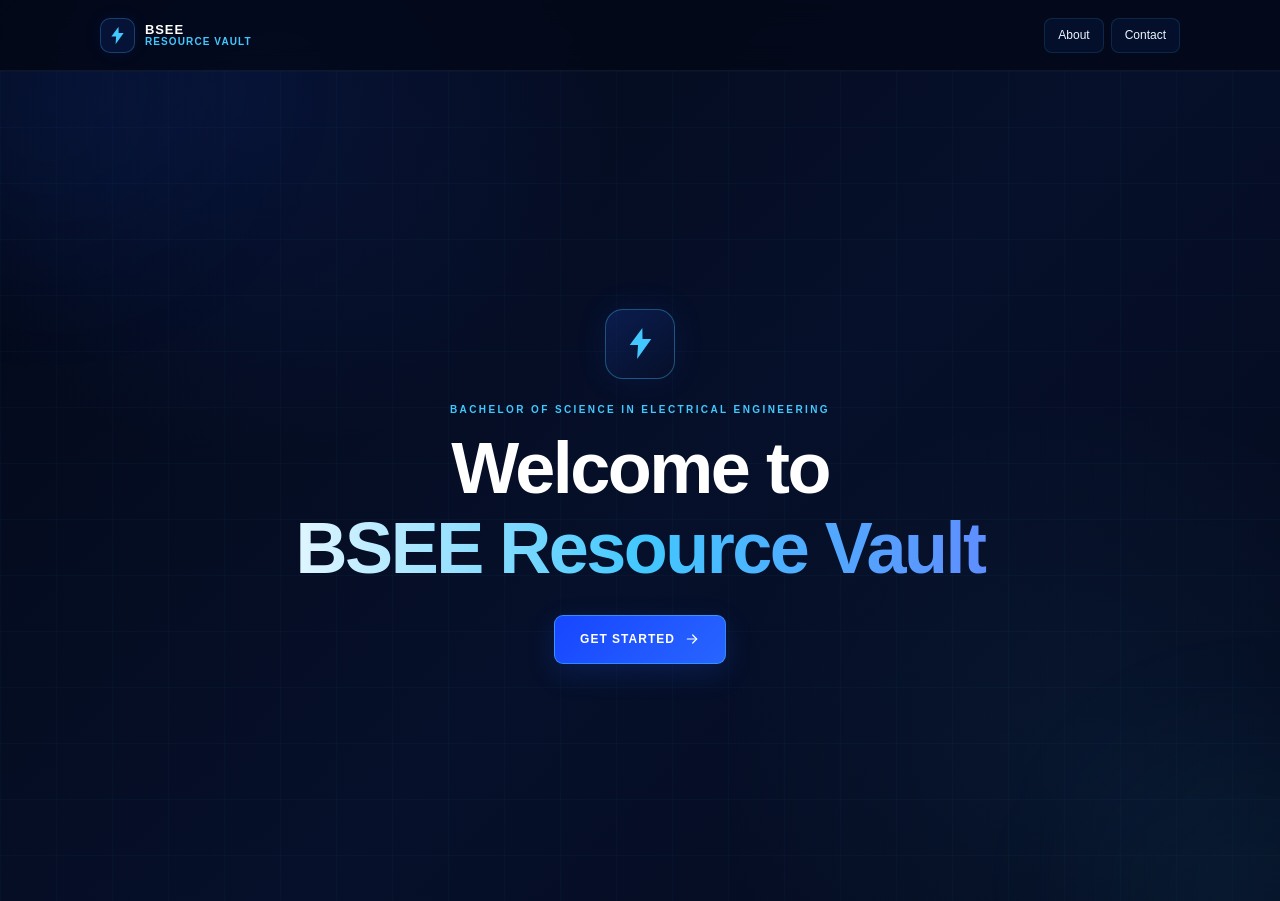
==== commit 52150e68: "Update resources.html" ====
--- a/resources.html
+++ b/resources.html
@@ -1,5 +1,6 @@
 <!DOCTYPE html>
 <html lang="en">
+
 <head>
 
     <meta charset="UTF-8">
@@ -9,58 +10,83 @@
         content="width=device-width, initial-scale=1.0"
     >
 
-    <title>Resources | BSEE Resource Vault</title>
+    <title>BSEE Resource Vault</title>
 
     <meta
         name="description"
-        content="Electrical Engineering resources"
+        content="BSEE Resource Vault - A student-built Electrical Engineering resource platform by BSEE 2025-29."
     >
 
-    <link rel="stylesheet" href="css/style.css">
+    <link
+        rel="stylesheet"
+        href="css/style.css"
+    >
 
 </head>
 
+
 <body>
 
-    <!-- =========================
+    <!-- =====================================================
          HEADER
-    ========================== -->
+    ====================================================== -->
 
     <header class="site-header">
 
         <div class="container header-inner">
 
-            <a href="index.html" class="brand">
+            <!-- BRAND -->
+
+            <a
+                href="index.html"
+                class="brand"
+                aria-label="BSEE Resource Vault Home"
+            >
 
                 <span class="brand-icon">
 
-                    <svg viewBox="0 0 24 24" aria-hidden="true">
-                        <path d="M13.2 2 5 13h5.4L9.8 22 19 9h-5.7z"/>
+                    <svg
+                        viewBox="0 0 24 24"
+                        aria-hidden="true"
+                    >
+                        <path
+                            d="M13.2 2 5 13h5.4L9.8 22 19 9h-5.7z"
+                        />
                     </svg>
 
                 </span>
 
+
                 <span class="brand-name">
+
                     BSEE
-                    <span>RESOURCE VAULT</span>
+
+                    <span>
+                        RESOURCE VAULT
+                    </span>
+
                 </span>
 
             </a>
 
 
+            <!-- FIRST PAGE ONLY -->
+
             <nav class="header-nav">
-
-                <a
-                    href="index.html"
-                    class="header-button"
-                >
-                    Home
-                </a>
 
                 <button
                     class="header-button"
                     type="button"
-                    data-contact-open
+                    data-modal-open="aboutModal"
+                >
+                    About
+                </button>
+
+
+                <button
+                    class="header-button"
+                    type="button"
+                    data-modal-open="contactModal"
                 >
                     Contact
                 </button>
@@ -72,271 +98,246 @@
     </header>
 
 
-    <!-- =========================
-         MAIN
-    ========================== -->
-
-    <main class="page-main">
-
-        <div class="container">
-
-            <section class="page-heading">
-
-                <span class="heading-line"></span>
-
-                <h1>
-                    Resources
-                </h1>
-
-                <span class="heading-line"></span>
-
-            </section>
-
-
-            <!-- =========================
-                 RESOURCE TILES
-            ========================== -->
-
-            <section class="resource-grid">
-
-
-                <!-- SEMESTERS -->
-
-                <a
-                    href="semesters.html"
-                    class="resource-card"
-                >
-
-                    <div class="resource-card-top">
-
-                        <div class="resource-icon">
-
-                            <svg
-                                viewBox="0 0 24 24"
-                                aria-hidden="true"
-                            >
-
-                                <path
-                                    d="M4 5a2 2 0 0 1 2-2h13v18H6a2 2 0 0 1-2-2z"
-                                />
-
-                                <path d="M4 5v14"/>
-
-                                <path d="M8 7h7"/>
-                                <path d="M8 11h7"/>
-                                <path d="M8 15h5"/>
-
-                            </svg>
-
-                        </div>
-
-                        <span class="card-index">
-                            01
-                        </span>
-
-                    </div>
-
-
-                    <h2>
-                        Semesters
-                    </h2>
-
-
-                    <div class="card-action">
-
-                        <span>
-                            EXPLORE
-                        </span>
-
-                        <svg viewBox="0 0 24 24" aria-hidden="true">
-                            <path d="M5 12h14"/>
-                            <path d="m13 6 6 6-6 6"/>
-                        </svg>
-
-                    </div>
-
-                </a>
-
-
-                <!-- PAST PAPERS -->
-
-                <a
-                    href="https://drive.google.com/drive/folders/184Wg33vlW7vMmpEVoP3cuQS3ZVoE1C-r?usp=sharing"
-                    target="_blank"
-                    rel="noopener noreferrer"
-                    class="resource-card"
-                >
-
-                    <div class="resource-card-top">
-
-                        <div class="resource-icon">
-
-                            <svg
-                                viewBox="0 0 24 24"
-                                aria-hidden="true"
-                            >
-
-                                <path
-                                    d="M14 2H6a2 2 0 0 0-2 2v16a2 2 0 0 0 2 2h12a2 2 0 0 0 2-2V8z"
-                                />
-
-                                <path d="M14 2v6h6"/>
-
-                                <path d="M8 13h8"/>
-                                <path d="M8 17h5"/>
-
-                            </svg>
-
-                        </div>
-
-                        <span class="card-index">
-                            02
-                        </span>
-
-                    </div>
-
-
-                    <h2>
-                        Semester 03 Past Papers
-                    </h2>
-
-
-                    <div class="card-action">
-
-                        <span>
-                            OPEN DRIVE
-                        </span>
-
-                        <svg viewBox="0 0 24 24" aria-hidden="true">
-                            <path d="M5 12h14"/>
-                            <path d="m13 6 6 6-6 6"/>
-                        </svg>
-
-                    </div>
-
-                </a>
-
-
-                <!-- PROJECTS -->
-
-                <a
-                    href="https://drive.google.com/drive/folders/1SdZgBx0YG89SxolfxfnRQVViNIlw67Zc?usp=sharing"
-                    target="_blank"
-                    rel="noopener noreferrer"
-                    class="resource-card"
-                >
-
-                    <div class="resource-card-top">
-
-                        <div class="resource-icon">
-
-                            <svg
-                                viewBox="0 0 24 24"
-                                aria-hidden="true"
-                            >
-
-                                <path d="m8 9-4 3 4 3"/>
-                                <path d="m16 9 4 3-4 3"/>
-                                <path d="m14 5-4 14"/>
-
-                            </svg>
-
-                        </div>
-
-                        <span class="card-index">
-                            03
-                        </span>
-
-                    </div>
-
-
-                    <h2>
-                        Projects
-                    </h2>
-
-
-                    <div class="card-action">
-
-                        <span>
-                            OPEN DRIVE
-                        </span>
-
-                        <svg viewBox="0 0 24 24" aria-hidden="true">
-                            <path d="M5 12h14"/>
-                            <path d="m13 6 6 6-6 6"/>
-                        </svg>
-
-                    </div>
-
-                </a>
-
-
-                <!-- SENIOR DRIVES -->
-
-                <a
-                    href="senior-archives.html"
-                    class="resource-card"
-                >
-
-                    <div class="resource-card-top">
-
-                        <div class="resource-icon">
-
-                            <svg
-                                viewBox="0 0 24 24"
-                                aria-hidden="true"
-                            >
-
-                                <path
-                                    d="M3 7h5l2 2h11v10a2 2 0 0 1-2 2H3z"
-                                />
-
-                                <path
-                                    d="M3 7V5a2 2 0 0 1 2-2h4l2 2h8a2 2 0 0 1 2 2v2"
-                                />
-
-                            </svg>
-
-                        </div>
-
-                        <span class="card-index">
-                            04
-                        </span>
-
-                    </div>
-
-
-                    <h2>
-                        Senior Drives
-                    </h2>
-
-
-                    <div class="card-action">
-
-                        <span>
-                            EXPLORE
-                        </span>
-
-                        <svg viewBox="0 0 24 24" aria-hidden="true">
-                            <path d="M5 12h14"/>
-                            <path d="m13 6 6 6-6 6"/>
-                        </svg>
-
-                    </div>
-
-                </a>
-
-
-            </section>
+
+    <!-- =====================================================
+         HERO
+    ====================================================== -->
+
+    <main class="hero">
+
+        <div class="technical-grid"></div>
+
+        <div class="soft-glow glow-one"></div>
+
+        <div class="soft-glow glow-two"></div>
+
+
+        <div class="container hero-content">
+
+
+            <!-- LIGHTNING SYMBOL -->
+
+            <div class="hero-mark">
+
+                <svg
+                    viewBox="0 0 24 24"
+                    aria-hidden="true"
+                >
+
+                    <path
+                        d="M13.2 2 5 13h5.4L9.8 22 19 9h-5.7z"
+                    />
+
+                </svg>
+
+            </div>
+
+
+            <!-- SMALL IDENTIFIER -->
+
+            <div class="hero-kicker">
+                BACHELOR OF SCIENCE IN ELECTRICAL ENGINEERING
+            </div>
+
+
+            <!-- MAIN TITLE -->
+
+            <h1>
+
+                Welcome to
+
+                <span>
+                    BSEE Resource Vault
+                </span>
+
+            </h1>
+
+
+            <!-- START -->
+
+            <a
+                href="resources.html"
+                class="primary-button"
+            >
+
+                <span>
+                    GET STARTED
+                </span>
+
+
+                <svg
+                    viewBox="0 0 24 24"
+                    aria-hidden="true"
+                >
+
+                    <path d="M5 12h14"/>
+
+                    <path d="m13 6 6 6-6 6"/>
+
+                </svg>
+
+            </a>
+
 
         </div>
 
     </main>
 
 
-    <!-- =========================
+
+    <!-- =====================================================
+         ABOUT MODAL
+    ====================================================== -->
+
+    <div
+        class="modal"
+        id="aboutModal"
+        aria-hidden="true"
+    >
+
+        <div
+            class="modal-overlay"
+            data-modal-close="aboutModal"
+        ></div>
+
+
+        <div
+            class="modal-box about-box"
+            role="dialog"
+            aria-modal="true"
+            aria-labelledby="aboutTitle"
+        >
+
+
+            <!-- CLOSE -->
+
+            <button
+                class="modal-close"
+                type="button"
+                aria-label="Close About"
+                data-modal-close="aboutModal"
+            >
+                ×
+            </button>
+
+
+            <!-- ICON -->
+
+            <div class="modal-icon">
+
+                <svg
+                    viewBox="0 0 24 24"
+                    aria-hidden="true"
+                >
+
+                    <circle
+                        cx="12"
+                        cy="12"
+                        r="9"
+                    />
+
+                    <path
+                        d="M12 10v6"
+                    />
+
+                    <circle
+                        cx="12"
+                        cy="7"
+                        r="0.7"
+                        fill="currentColor"
+                        stroke="none"
+                    />
+
+                </svg>
+
+            </div>
+
+
+            <!-- TITLE -->
+
+            <h2 id="aboutTitle">
+                About BSEE Resource Vault
+            </h2>
+
+
+            <!-- PROFESSIONAL PARAGRAPHS -->
+
+            <div class="about-text">
+
+
+                <p>
+
+                    <strong>BSEE Resource Vault</strong> is a
+                    student-led initiative of the
+                    <strong>BSEE 2025–29 batch</strong>, created
+                    with the purpose of bringing useful Electrical
+                    Engineering resources together in one organized
+                    and accessible platform. The idea behind the
+                    platform is simple: to make academic material
+                    easier to find, easier to access, and more useful
+                    for students throughout their university journey.
+
+                </p>
+
+
+                <p>
+
+                    The platform currently provides access to
+                    semester resources, past papers, projects, and
+                    drives containing material collected from senior
+                    batches. As the BSEE 2025–29 batch progresses
+                    through the degree, the platform will continue
+                    to grow with additional semesters, academic
+                    resources, projects, and material that can help
+                    future students.
+
+                </p>
+
+
+                <p>
+
+                    This platform is more than a collection of links.
+                    It is a small effort by the
+                    <strong>BSEE 2025–29 batch</strong> to create
+                    something useful for the juniors who will follow.
+                    We hope that the resources shared here will help
+                    students save time, prepare better, collaborate
+                    more effectively, and make their academic journey
+                    a little easier.
+
+                </p>
+
+
+                <!-- SIGNATURE -->
+
+                <div class="about-signature">
+
+                    <span>
+                        Built with purpose by
+                    </span>
+
+                    <strong>
+                        BSEE 2025–29
+                    </strong>
+
+                    <small>
+                        More resources. More semesters. More to come.
+                    </small>
+
+                </div>
+
+
+            </div>
+
+        </div>
+
+    </div>
+
+
+
+    <!-- =====================================================
          CONTACT MODAL
-    ========================== -->
+    ====================================================== -->
 
     <div
         class="modal"
@@ -346,7 +347,7 @@
 
         <div
             class="modal-overlay"
-            data-contact-close
+            data-modal-close="contactModal"
         ></div>
 
 
@@ -354,21 +355,30 @@
             class="modal-box"
             role="dialog"
             aria-modal="true"
-            aria-labelledby="contact-title"
+            aria-labelledby="contactTitle"
         >
+
+
+            <!-- CLOSE -->
 
             <button
                 class="modal-close"
                 type="button"
-                data-contact-close
+                aria-label="Close Contact"
+                data-modal-close="contactModal"
             >
                 ×
             </button>
 
 
+            <!-- ICON -->
+
             <div class="modal-icon">
 
-                <svg viewBox="0 0 24 24" aria-hidden="true">
+                <svg
+                    viewBox="0 0 24 24"
+                    aria-hidden="true"
+                >
 
                     <rect
                         x="4"
@@ -378,58 +388,72 @@
                         rx="2"
                     />
 
-                    <path d="m4 7 8 6 8-6"/>
+                    <path
+                        d="m4 7 8 6 8-6"
+                    />
 
                 </svg>
 
             </div>
 
 
-            <h2 id="contact-title">
+            <!-- TITLE -->
+
+            <h2 id="contactTitle">
                 For Help Contact
             </h2>
 
-        
+
+            <!-- CONTACT LIST -->
+
+            <div class="contact-list">
+
+
+                <div class="contact-item">
+
+                    <h3>
+                        Muhammad Uzair
+                    </h3>
+
+                    <a
+                        href="mailto:muhduzair0179@gmail.com"
+                    >
+                        muhduzair0179@gmail.com
+                    </a>
+
+                </div>
+
+
+                <div class="contact-item">
+
+                    <h3>
+                        Asad Javed
+                    </h3>
+
+                    <a
+                        href="mailto:javedasad002@gmail.com"
+                    >
+                        javedasad002@gmail.com
+                    </a>
+
+                </div>
+
+
                 <div class="contact-item">
 
                     <h3>
                         Aqsa Noor
                     </h3>
 
-                    <a href="mailto:aqsa36noor36@gmail.com">
+                    <a
+                        href="mailto:aqsa36noor36@gmail.com"
+                    >
                         aqsa36noor36@gmail.com
                     </a>
 
                 </div>
 
 
-            <div class="contact-list">
-
-                <div class="contact-item">
-
-                    <h3>
-                        Muhammad Uzair
-                    </h3>
-
-                    <a href="mailto:muhduzair0179@gmail.com">
-                        muhduzair0179@gmail.com
-                    </a>
-
-                </div>
-
-
-                <div class="contact-item">
-
-                    <h3>
-                        Asad Javed
-                    </h3>
-
-                    <a href="mailto:javedasad002@gmail.com">
-                        javedasad002@gmail.com
-                    </a>
-
-                </div>
-
             </div>
 
         </div>
@@ -437,7 +461,11 @@
     </div>
 
 
+
+    <!-- JAVASCRIPT -->
+
     <script src="js/main.js"></script>
 
 </body>
+
 </html>
--- a/css/style.css
+++ b/css/style.css
@@ -1,6 +1,6 @@
 /* =========================================================
    BSEE RESOURCE VAULT
-   LIGHTWEIGHT PREMIUM BLUE UI
+   LIGHTWEIGHT PREMIUM ULTRAMARINE UI
    ========================================================= */
 
 
@@ -18,6 +18,7 @@
 
     --blue: #245cff;
     --blue-light: #3978ff;
+
     --cyan: #42c8ff;
 
     --white: #ffffff;
@@ -44,15 +45,20 @@
    ========================================================= */
 
 * {
+
     margin: 0;
     padding: 0;
 
     box-sizing: border-box;
 }
 
+
 html {
-    scroll-behavior: smooth;
-}
+
+    scroll-behavior:
+        smooth;
+}
+
 
 body {
 
@@ -64,19 +70,23 @@
         Helvetica,
         sans-serif;
 
-    color: var(--white);
-
-    background:
+    color:
+        var(--white);
+
+    background:
+
         radial-gradient(
             circle at 20% 10%,
             rgba(36,92,255,0.11),
             transparent 28%
         ),
+
         radial-gradient(
             circle at 85% 85%,
             rgba(66,200,255,0.055),
             transparent 28%
         ),
+
         linear-gradient(
             135deg,
             #030817,
@@ -84,46 +94,66 @@
             #040a1d
         );
 
-    overflow-x: hidden;
-
-    line-height: 1.5;
-}
+    overflow-x:
+        hidden;
+
+    line-height:
+        1.5;
+}
+
 
 body.modal-open {
-    overflow: hidden;
-}
+
+    overflow:
+        hidden;
+}
+
 
 a {
-    color: inherit;
-    text-decoration: none;
-}
+
+    color:
+        inherit;
+
+    text-decoration:
+        none;
+}
+
 
 button {
-    font: inherit;
-}
-
-
-/* =========================================================
-   SUBTLE GLOBAL GRID
+
+    font:
+        inherit;
+}
+
+
+/* =========================================================
+   GLOBAL TECHNICAL GRID
    ========================================================= */
 
 body::before {
 
-    content: "";
-
-    position: fixed;
-
-    inset: 0;
-
-    pointer-events: none;
-
-    opacity: 0.27;
+    content:
+        "";
+
+    position:
+        fixed;
+
+    inset:
+        0;
+
+    pointer-events:
+        none;
+
+    opacity:
+        0.27;
 
     background-image:
+
         linear-gradient(
             rgba(66,200,255,0.028) 1px,
             transparent 1px
         ),
+
         linear-gradient(
             90deg,
             rgba(66,200,255,0.028) 1px,
@@ -142,7 +172,7 @@
 .container {
 
     width:
-        min(1080px, 91%);
+        min(1080px,91%);
 
     margin:
         0 auto;
@@ -172,6 +202,7 @@
         blur(12px);
 }
 
+
 .header-inner {
 
     min-height:
@@ -203,6 +234,7 @@
     gap:
         10px;
 }
+
 
 .brand-icon {
 
@@ -239,6 +271,7 @@
         rgba(36,92,255,0.08);
 }
 
+
 .brand-icon svg {
 
     width:
@@ -251,6 +284,7 @@
         currentColor;
 }
 
+
 .brand-name {
 
     display:
@@ -259,6 +293,9 @@
     flex-direction:
         column;
 
+    color:
+        white;
+
     font-size:
         13px;
 
@@ -272,6 +309,7 @@
         0.9px;
 }
 
+
 .brand-name span {
 
     color:
@@ -300,6 +338,7 @@
     gap:
         7px;
 }
+
 
 .header-button {
 
@@ -341,6 +380,7 @@
         var(--transition);
 }
 
+
 .header-button:hover {
 
     background:
@@ -382,6 +422,7 @@
         center;
 }
 
+
 .technical-grid {
 
     position:
@@ -391,10 +432,12 @@
         0;
 
     background-image:
+
         linear-gradient(
             rgba(66,200,255,0.03) 1px,
             transparent 1px
         ),
+
         linear-gradient(
             90deg,
             rgba(66,200,255,0.03) 1px,
@@ -405,6 +448,7 @@
         56px 56px;
 }
 
+
 .soft-glow {
 
     position:
@@ -420,6 +464,7 @@
         none;
 }
 
+
 .glow-one {
 
     width:
@@ -438,6 +483,7 @@
         rgba(36,92,255,0.08);
 }
 
+
 .glow-two {
 
     width:
@@ -478,7 +524,7 @@
 
 
 /* =========================================================
-   HERO ICON
+   HERO MARK
    ========================================================= */
 
 .hero-mark {
@@ -523,6 +569,7 @@
         rgba(36,92,255,0.10);
 }
 
+
 .hero-mark svg {
 
     width:
@@ -574,12 +621,13 @@
     line-height:
         1;
 
+    font-weight:
+        900;
+
     letter-spacing:
         -2.5px;
-
-    font-weight:
-        900;
-}
+}
+
 
 .hero h1 span {
 
@@ -638,6 +686,9 @@
     padding:
         0 25px;
 
+    color:
+        white;
+
     background:
         linear-gradient(
             135deg,
@@ -652,9 +703,6 @@
     border-radius:
         9px;
 
-    color:
-        white;
-
     font-size:
         12px;
 
@@ -672,6 +720,7 @@
         var(--transition);
 }
 
+
 .primary-button svg {
 
     width:
@@ -695,6 +744,7 @@
     stroke-linejoin:
         round;
 }
+
 
 .primary-button:hover {
 
@@ -708,7 +758,7 @@
 
 
 /* =========================================================
-   INTERNAL PAGES
+   INTERNAL PAGE
    ========================================================= */
 
 .page-main {
@@ -717,6 +767,11 @@
         58px 0 70px;
 }
 
+
+/* =========================================================
+   PAGE HEADING
+   ========================================================= */
+
 .page-heading {
 
     display:
@@ -735,6 +790,7 @@
         38px;
 }
 
+
 .page-heading h1 {
 
     font-size:
@@ -752,6 +808,7 @@
     white-space:
         nowrap;
 }
+
 
 .heading-line {
 
@@ -772,6 +829,7 @@
         0.36;
 }
 
+
 .heading-line:last-child {
 
     background:
@@ -793,7 +851,7 @@
         grid;
 
     grid-template-columns:
-        repeat(4, minmax(0,1fr));
+        repeat(4,minmax(0,1fr));
 
     gap:
         14px;
@@ -845,48 +903,6 @@
         var(--transition);
 }
 
-.resource-card::before {
-
-    content:
-        "";
-
-    position:
-        absolute;
-
-    left:
-        -110%;
-
-    top:
-        0;
-
-    width:
-        75%;
-
-    height:
-        100%;
-
-    background:
-        linear-gradient(
-            90deg,
-            transparent,
-            rgba(66,200,255,0.055),
-            transparent
-        );
-
-    transform:
-        skewX(-20deg);
-
-    transition:
-        0.65s ease;
-
-    pointer-events:
-        none;
-}
-
-.resource-card:hover::before {
-    left:
-        130%;
-}
 
 .resource-card:hover {
 
@@ -895,13 +911,6 @@
 
     border-color:
         var(--border-hover);
-
-    background:
-        linear-gradient(
-            145deg,
-            rgba(12,29,69,1),
-            rgba(7,17,40,1)
-        );
 
     box-shadow:
         0 14px 32px
@@ -925,6 +934,7 @@
         space-between;
 }
 
+
 .resource-icon {
 
     width:
@@ -959,6 +969,7 @@
         var(--transition);
 }
 
+
 .resource-icon svg {
 
     width:
@@ -983,6 +994,7 @@
         round;
 }
 
+
 .resource-card:hover .resource-icon {
 
     color:
@@ -990,11 +1002,8 @@
 
     background:
         rgba(36,92,255,0.18);
-
-    box-shadow:
-        0 0 18px
-        rgba(66,200,255,0.07);
-}
+}
+
 
 .card-index {
 
@@ -1029,14 +1038,11 @@
 
     font-weight:
         850;
-
-    letter-spacing:
-        -0.2px;
-}
-
-
-/* =========================================================
-   RESOURCE CARD ACTION
+}
+
+
+/* =========================================================
+   RESOURCE ACTION
    ========================================================= */
 
 .card-action {
@@ -1063,6 +1069,7 @@
         1.2px;
 }
 
+
 .card-action svg {
 
     width:
@@ -1090,6 +1097,7 @@
         var(--transition);
 }
 
+
 .resource-card:hover .card-action svg {
 
     transform:
@@ -1107,7 +1115,7 @@
         grid;
 
     grid-template-columns:
-        repeat(4, minmax(0,1fr));
+        repeat(4,minmax(0,1fr));
 
     gap:
         14px;
@@ -1155,9 +1163,9 @@
 }
 
 
-/* =========================
+/* =========================================================
    OPEN SEMESTER
-   ========================= */
+   ========================================================= */
 
 .semester-card.open {
 
@@ -1180,6 +1188,7 @@
         rgba(36,92,255,0.06);
 }
 
+
 .semester-card.open:hover {
 
     transform:
@@ -1194,9 +1203,9 @@
 }
 
 
-/* =========================
+/* =========================================================
    LOCKED SEMESTER
-   ========================= */
+   ========================================================= */
 
 .semester-card.locked {
 
@@ -1260,6 +1269,7 @@
         10px;
 }
 
+
 .semester-icon svg {
 
     width:
@@ -1284,6 +1294,7 @@
         round;
 }
 
+
 .locked .semester-icon {
 
     color:
@@ -1313,6 +1324,7 @@
         900;
 }
 
+
 .semester-card h2 {
 
     margin-top:
@@ -1349,10 +1361,6 @@
 }
 
 
-/* =========================================================
-   LOCKED STATUS
-   ========================================================= */
-
 .semester-status {
 
     margin-top:
@@ -1371,6 +1379,7 @@
         1.3px;
 }
 
+
 .coming-soon {
 
     margin-top:
@@ -1400,7 +1409,7 @@
         grid;
 
     grid-template-columns:
-        repeat(4, minmax(0,1fr));
+        repeat(4,minmax(0,1fr));
 
     gap:
         14px;
@@ -1458,6 +1467,7 @@
         var(--transition);
 }
 
+
 .batch-card:hover {
 
     transform:
@@ -1513,6 +1523,7 @@
         var(--transition);
 }
 
+
 .drive-icon svg {
 
     width:
@@ -1537,6 +1548,7 @@
         round;
 }
 
+
 .batch-card:hover .drive-icon {
 
     color:
@@ -1544,10 +1556,6 @@
 
     transform:
         scale(1.05);
-
-    box-shadow:
-        0 0 18px
-        rgba(66,200,255,0.06);
 }
 
 
@@ -1567,6 +1575,7 @@
         900;
 }
 
+
 .drive-label {
 
     margin-top:
@@ -1587,7 +1596,7 @@
 
 
 /* =========================================================
-   MODAL
+   MODALS
    ========================================================= */
 
 .modal {
@@ -1614,10 +1623,13 @@
         20px;
 }
 
+
 .modal.show {
+
     display:
         flex;
 }
+
 
 .modal-overlay {
 
@@ -1633,6 +1645,7 @@
     backdrop-filter:
         blur(6px);
 }
+
 
 .modal-box {
 
@@ -1667,6 +1680,70 @@
         rgba(0,0,0,0.45);
 }
 
+
+.modal-close {
+
+    position:
+        absolute;
+
+    top:
+        10px;
+
+    right:
+        12px;
+
+    width:
+        32px;
+
+    height:
+        32px;
+
+    display:
+        flex;
+
+    align-items:
+        center;
+
+    justify-content:
+        center;
+
+    border:
+        none;
+
+    background:
+        transparent;
+
+    color:
+        white;
+
+    font-size:
+        23px;
+
+    border-radius:
+        7px;
+
+    cursor:
+        pointer;
+
+    transition:
+        var(--transition);
+}
+
+
+.modal-close:hover {
+
+    color:
+        var(--cyan);
+
+    background:
+        rgba(255,255,255,0.06);
+}
+
+
+/* =========================================================
+   MODAL ICON
+   ========================================================= */
+
 .modal-icon {
 
     width:
@@ -1701,6 +1778,7 @@
         12px;
 }
 
+
 .modal-icon svg {
 
     width:
@@ -1725,6 +1803,7 @@
         round;
 }
 
+
 .modal-box h2 {
 
     margin-bottom:
@@ -1735,63 +1814,6 @@
 
     font-size:
         20px;
-}
-
-.modal-close {
-
-    position:
-        absolute;
-
-    top:
-        10px;
-
-    right:
-        12px;
-
-    width:
-        32px;
-
-    height:
-        32px;
-
-    display:
-        flex;
-
-    align-items:
-        center;
-
-    justify-content:
-        center;
-
-    border:
-        none;
-
-    background:
-        transparent;
-
-    color:
-        white;
-
-    font-size:
-        23px;
-
-    border-radius:
-        7px;
-
-    cursor:
-        pointer;
-
-    transition:
-        var(--transition);
-}
-
-.modal-close:hover {
-
-    color:
-        var(--cyan);
-
-    background:
-        rgba(255,255,255,0.06);
 }
 
 
@@ -1812,11 +1834,14 @@
         rgba(255,255,255,0.06);
 }
 
+
 .contact-item:first-child {
+
     border-top:
         none;
 }
 
+
 .contact-item h3 {
 
     margin-bottom:
@@ -1826,6 +1851,7 @@
         14px;
 }
 
+
 .contact-item a {
 
     color:
@@ -1838,9 +1864,142 @@
         var(--transition);
 }
 
+
 .contact-item a:hover {
+
     color:
         var(--cyan);
+}
+
+
+/* =========================================================
+   ABOUT MODAL
+   ========================================================= */
+
+.about-box {
+
+    width:
+        min(520px,100%);
+
+    max-height:
+        86vh;
+
+    overflow-y:
+        auto;
+
+    padding:
+        32px;
+}
+
+
+.about-text {
+
+    text-align:
+        left;
+}
+
+
+.about-text p {
+
+    margin-bottom:
+        17px;
+
+    color:
+        var(--muted);
+
+    font-size:
+        12px;
+
+    line-height:
+        1.78;
+}
+
+
+.about-text p strong {
+
+    color:
+        var(--text);
+
+    font-weight:
+        800;
+}
+
+
+/* =========================================================
+   ABOUT SIGNATURE
+   ========================================================= */
+
+.about-signature {
+
+    margin-top:
+        21px;
+
+    padding-top:
+        18px;
+
+    text-align:
+        center;
+
+    border-top:
+        1px solid
+        rgba(255,255,255,0.07);
+}
+
+
+.about-signature span {
+
+    display:
+        block;
+
+    margin-bottom:
+        4px;
+
+    color:
+        var(--muted);
+
+    font-size:
+        10px;
+
+    letter-spacing:
+        0.4px;
+}
+
+
+.about-signature strong {
+
+    display:
+        block;
+
+    color:
+        var(--cyan);
+
+    font-size:
+        15px;
+
+    font-weight:
+        900;
+
+    letter-spacing:
+        1px;
+}
+
+
+.about-signature small {
+
+    display:
+        block;
+
+    margin-top:
+        6px;
+
+    color:
+        #62728f;
+
+    font-size:
+        9px;
+
+    letter-spacing:
+        0.6px;
 }
 
 
@@ -1871,7 +2030,7 @@
     .batch-grid {
 
         grid-template-columns:
-            repeat(2, minmax(0,1fr));
+            repeat(2,minmax(0,1fr));
     }
 
 }
@@ -1884,18 +2043,21 @@
 @media (max-width: 600px) {
 
     .container {
+
         width:
             90%;
     }
 
 
     .header-inner {
+
         min-height:
             62px;
     }
 
 
     .brand-icon {
+
         width:
             31px;
 
@@ -1905,12 +2067,14 @@
 
 
     .brand-name {
+
         font-size:
             10px;
     }
 
 
     .brand-name span {
+
         font-size:
             8px;
     }
@@ -1937,6 +2101,7 @@
 
 
     .hero-content {
+
         padding:
             45px 0;
     }
@@ -1978,7 +2143,7 @@
     .hero h1 {
 
         font-size:
-            clamp(36px, 11vw, 52px);
+            clamp(36px,11vw,52px);
 
         letter-spacing:
             -1.7px;
@@ -2023,6 +2188,7 @@
 
 
     .heading-line {
+
         width:
             25px;
     }
@@ -2040,7 +2206,7 @@
     }
 
 
-    /* COMPACT MOBILE RESOURCE TILE */
+    /* RESOURCE TILES */
 
     .resource-card {
 
@@ -2055,13 +2221,6 @@
     }
 
 
-    .resource-card-top {
-
-        align-items:
-            center;
-    }
-
-
     .resource-icon {
 
         width:
@@ -2085,12 +2244,6 @@
     }
 
 
-    .card-index {
-        font-size:
-            8px;
-    }
-
-
     .resource-card h2 {
 
         max-width:
@@ -2118,7 +2271,7 @@
     }
 
 
-    /* COMPACT MOBILE SEMESTER */
+    /* SEMESTER TILES */
 
     .semester-card {
 
@@ -2140,9 +2293,6 @@
 
         margin-bottom:
             5px;
-
-        border-radius:
-            8px;
     }
 
 
@@ -2157,6 +2307,7 @@
 
 
     .semester-number {
+
         font-size:
             21px;
     }
@@ -2190,7 +2341,7 @@
     }
 
 
-    /* COMPACT MOBILE SENIOR DRIVE */
+    /* SENIOR DRIVE TILES */
 
     .batch-card {
 
@@ -2245,10 +2396,35 @@
     }
 
 
-    .modal-box {
+    /* ABOUT */
+
+    .about-box {
+
+        width:
+            min(100%, 520px);
+
+        max-height:
+            88vh;
 
         padding:
-            27px 18px;
+            28px 20px;
+    }
+
+
+    .about-text p {
+
+        font-size:
+            11px;
+
+        line-height:
+            1.72;
+    }
+
+
+    .about-signature strong {
+
+        font-size:
+            14px;
     }
 
 }
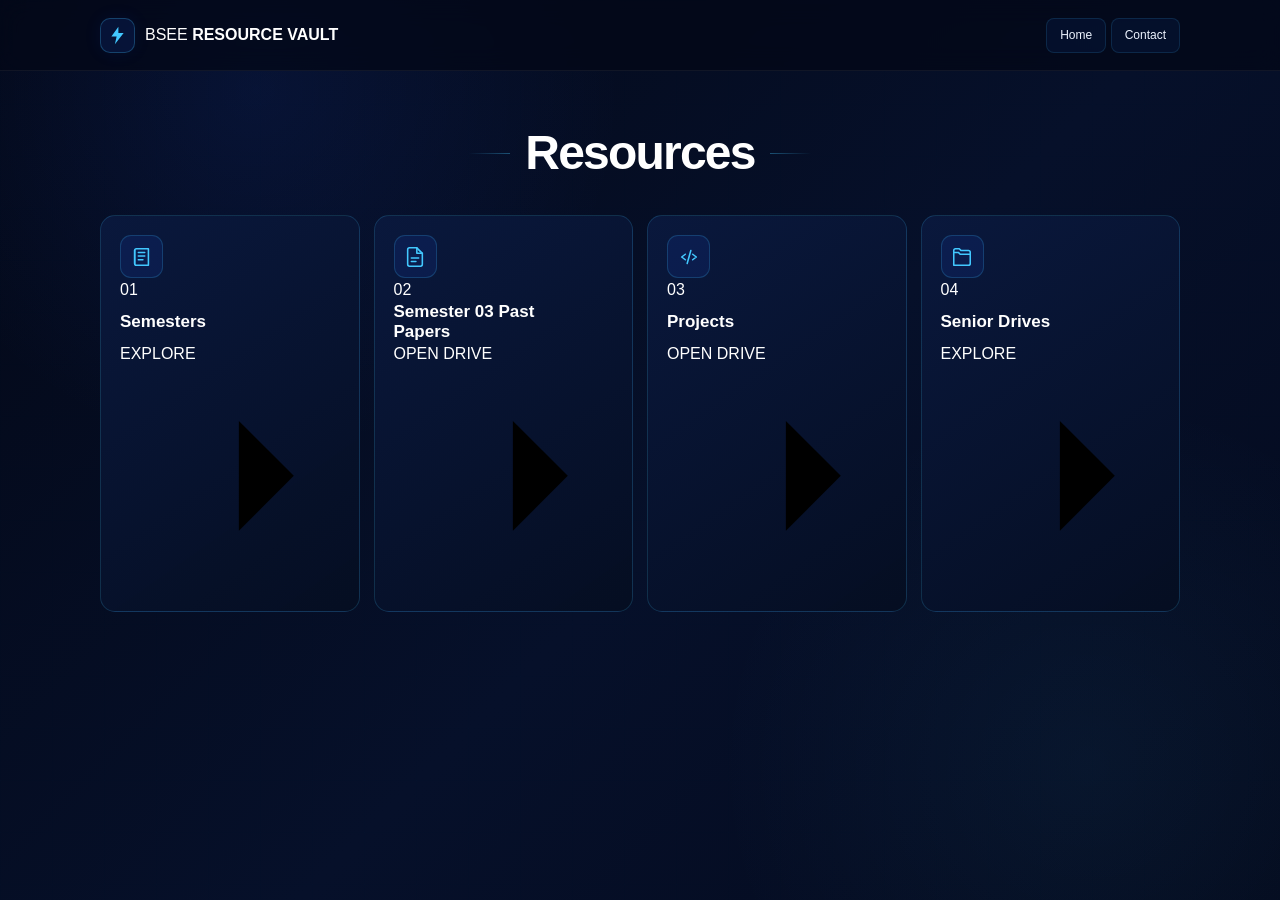
==== commit 3e0ecfde: "Update resources.html" ====
--- a/resources.html
+++ b/resources.html
@@ -10,12 +10,12 @@
         content="width=device-width, initial-scale=1.0"
     >
 
-    <title>BSEE Resource Vault</title>
-
     <meta
         name="description"
-        content="BSEE Resource Vault - A student-built Electrical Engineering resource platform by BSEE 2025-29."
+        content="BSEE Resource Vault resources"
     >
+
+    <title>Resources | BSEE Resource Vault</title>
 
     <link
         rel="stylesheet"
@@ -27,6 +27,7 @@
 
 <body>
 
+
     <!-- =====================================================
          HEADER
     ====================================================== -->
@@ -35,12 +36,10 @@
 
         <div class="container header-inner">
 
-            <!-- BRAND -->
 
             <a
                 href="index.html"
                 class="brand"
-                aria-label="BSEE Resource Vault Home"
             >
 
                 <span class="brand-icon">
@@ -49,290 +48,339 @@
                         viewBox="0 0 24 24"
                         aria-hidden="true"
                     >
+
                         <path
-                            d="M13.2 2 5 13h5.4L9.8 22 19 9h-5.7z"
-                        />
+                            d="M13 2 5 13h6l-2 9 10-13h-6z"
+                        ></path>
+
                     </svg>
 
                 </span>
 
 
-                <span class="brand-name">
-
-                    BSEE
-
-                    <span>
+                <span class="brand-text">
+
+                    <span>BSEE</span>
+
+                    <strong>
                         RESOURCE VAULT
-                    </span>
+                    </strong>
 
                 </span>
 
             </a>
 
 
-            <!-- FIRST PAGE ONLY -->
-
-            <nav class="header-nav">
+            <div class="header-actions">
+
+                <a
+                    href="index.html"
+                    class="header-button"
+                >
+                    Home
+                </a>
+
 
                 <button
+                    type="button"
                     class="header-button"
-                    type="button"
-                    data-modal-open="aboutModal"
-                >
-                    About
-                </button>
-
-
-                <button
-                    class="header-button"
-                    type="button"
-                    data-modal-open="contactModal"
+                    id="contactButton"
                 >
                     Contact
                 </button>
 
-            </nav>
+            </div>
 
         </div>
 
     </header>
 
 
-
     <!-- =====================================================
-         HERO
+         MAIN
     ====================================================== -->
 
-    <main class="hero">
-
-        <div class="technical-grid"></div>
-
-        <div class="soft-glow glow-one"></div>
-
-        <div class="soft-glow glow-two"></div>
-
-
-        <div class="container hero-content">
-
-
-            <!-- LIGHTNING SYMBOL -->
-
-            <div class="hero-mark">
-
-                <svg
-                    viewBox="0 0 24 24"
-                    aria-hidden="true"
-                >
-
-                    <path
-                        d="M13.2 2 5 13h5.4L9.8 22 19 9h-5.7z"
-                    />
-
-                </svg>
-
-            </div>
-
-
-            <!-- SMALL IDENTIFIER -->
-
-            <div class="hero-kicker">
-                BACHELOR OF SCIENCE IN ELECTRICAL ENGINEERING
-            </div>
-
-
-            <!-- MAIN TITLE -->
-
-            <h1>
-
-                Welcome to
-
-                <span>
-                    BSEE Resource Vault
-                </span>
-
-            </h1>
-
-
-            <!-- START -->
-
-            <a
-                href="resources.html"
-                class="primary-button"
-            >
-
-                <span>
-                    GET STARTED
-                </span>
-
-
-                <svg
-                    viewBox="0 0 24 24"
-                    aria-hidden="true"
-                >
-
-                    <path d="M5 12h14"/>
-
-                    <path d="m13 6 6 6-6 6"/>
-
-                </svg>
-
-            </a>
-
+    <main class="page-main">
+
+        <div class="container">
+
+
+            <section class="page-heading">
+
+                <span class="heading-line"></span>
+
+                <h1>
+                    Resources
+                </h1>
+
+                <span class="heading-line"></span>
+
+            </section>
+
+
+            <!-- =================================================
+                 RESOURCE TILES
+            ================================================== -->
+
+            <section class="resource-grid">
+
+
+                <!-- SEMESTERS -->
+
+                <a
+                    href="semesters.html"
+                    class="resource-card"
+                >
+
+                    <div class="resource-top">
+
+                        <div class="resource-icon">
+
+                            <svg
+                                viewBox="0 0 24 24"
+                                aria-hidden="true"
+                            >
+
+                                <path
+                                    d="M4 5a2 2 0 0 1 2-2h13v18H6a2 2 0 0 1-2-2z"
+                                ></path>
+
+                                <path
+                                    d="M4 5v14"
+                                ></path>
+
+                                <path d="M8 7h7"></path>
+                                <path d="M8 11h7"></path>
+                                <path d="M8 15h5"></path>
+
+                            </svg>
+
+                        </div>
+
+                        <span class="card-number">
+                            01
+                        </span>
+
+                    </div>
+
+
+                    <h2>
+                        Semesters
+                    </h2>
+
+
+                    <div class="resource-action">
+
+                        <span>
+                            EXPLORE
+                        </span>
+
+                        <svg
+                            viewBox="0 0 24 24"
+                            aria-hidden="true"
+                        >
+
+                            <path d="M5 12h14"></path>
+                            <path d="m13 6 6 6-6 6"></path>
+
+                        </svg>
+
+                    </div>
+
+                </a>
+
+
+                <!-- PAST PAPERS -->
+
+                <a
+                    href="https://drive.google.com/drive/folders/184Wg33vlW7vMmpEVoP3cuQS3ZVoE1C-r?usp=sharing"
+                    class="resource-card"
+                    target="_blank"
+                    rel="noopener noreferrer"
+                >
+
+                    <div class="resource-top">
+
+                        <div class="resource-icon">
+
+                            <svg
+                                viewBox="0 0 24 24"
+                                aria-hidden="true"
+                            >
+
+                                <path
+                                    d="M14 2H6a2 2 0 0 0-2 2v16a2 2 0 0 0 2 2h12a2 2 0 0 0 2-2V8z"
+                                ></path>
+
+                                <path d="M14 2v6h6"></path>
+
+                                <path d="M8 13h8"></path>
+                                <path d="M8 17h5"></path>
+
+                            </svg>
+
+                        </div>
+
+                        <span class="card-number">
+                            02
+                        </span>
+
+                    </div>
+
+
+                    <h2>
+                        Semester 03 Past Papers
+                    </h2>
+
+
+                    <div class="resource-action">
+
+                        <span>
+                            OPEN DRIVE
+                        </span>
+
+                        <svg
+                            viewBox="0 0 24 24"
+                            aria-hidden="true"
+                        >
+
+                            <path d="M5 12h14"></path>
+                            <path d="m13 6 6 6-6 6"></path>
+
+                        </svg>
+
+                    </div>
+
+                </a>
+
+
+                <!-- PROJECTS -->
+
+                <a
+                    href="https://drive.google.com/drive/folders/1SdZgBx0YG89SxolfxfnRQVViNIlw67Zc?usp=sharing"
+                    class="resource-card"
+                    target="_blank"
+                    rel="noopener noreferrer"
+                >
+
+                    <div class="resource-top">
+
+                        <div class="resource-icon">
+
+                            <svg
+                                viewBox="0 0 24 24"
+                                aria-hidden="true"
+                            >
+
+                                <path d="m8 9-4 3 4 3"></path>
+
+                                <path d="m16 9 4 3-4 3"></path>
+
+                                <path d="m14 5-4 14"></path>
+
+                            </svg>
+
+                        </div>
+
+                        <span class="card-number">
+                            03
+                        </span>
+
+                    </div>
+
+
+                    <h2>
+                        Projects
+                    </h2>
+
+
+                    <div class="resource-action">
+
+                        <span>
+                            OPEN DRIVE
+                        </span>
+
+                        <svg
+                            viewBox="0 0 24 24"
+                            aria-hidden="true"
+                        >
+
+                            <path d="M5 12h14"></path>
+                            <path d="m13 6 6 6-6 6"></path>
+
+                        </svg>
+
+                    </div>
+
+                </a>
+
+
+                <!-- SENIOR DRIVES -->
+
+                <a
+                    href="senior-archives.html"
+                    class="resource-card"
+                >
+
+                    <div class="resource-top">
+
+                        <div class="resource-icon">
+
+                            <svg
+                                viewBox="0 0 24 24"
+                                aria-hidden="true"
+                            >
+
+                                <path
+                                    d="M3 7h5l2 2h11v10a2 2 0 0 1-2 2H3z"
+                                ></path>
+
+                                <path
+                                    d="M3 7V5a2 2 0 0 1 2-2h4l2 2h8a2 2 0 0 1 2 2v2"
+                                ></path>
+
+                            </svg>
+
+                        </div>
+
+                        <span class="card-number">
+                            04
+                        </span>
+
+                    </div>
+
+
+                    <h2>
+                        Senior Drives
+                    </h2>
+
+
+                    <div class="resource-action">
+
+                        <span>
+                            EXPLORE
+                        </span>
+
+                        <svg
+                            viewBox="0 0 24 24"
+                            aria-hidden="true"
+                        >
+
+                            <path d="M5 12h14"></path>
+                            <path d="m13 6 6 6-6 6"></path>
+
+                        </svg>
+
+                    </div>
+
+                </a>
+
+
+            </section>
 
         </div>
 
     </main>
-
-
-
-    <!-- =====================================================
-         ABOUT MODAL
-    ====================================================== -->
-
-    <div
-        class="modal"
-        id="aboutModal"
-        aria-hidden="true"
-    >
-
-        <div
-            class="modal-overlay"
-            data-modal-close="aboutModal"
-        ></div>
-
-
-        <div
-            class="modal-box about-box"
-            role="dialog"
-            aria-modal="true"
-            aria-labelledby="aboutTitle"
-        >
-
-
-            <!-- CLOSE -->
-
-            <button
-                class="modal-close"
-                type="button"
-                aria-label="Close About"
-                data-modal-close="aboutModal"
-            >
-                ×
-            </button>
-
-
-            <!-- ICON -->
-
-            <div class="modal-icon">
-
-                <svg
-                    viewBox="0 0 24 24"
-                    aria-hidden="true"
-                >
-
-                    <circle
-                        cx="12"
-                        cy="12"
-                        r="9"
-                    />
-
-                    <path
-                        d="M12 10v6"
-                    />
-
-                    <circle
-                        cx="12"
-                        cy="7"
-                        r="0.7"
-                        fill="currentColor"
-                        stroke="none"
-                    />
-
-                </svg>
-
-            </div>
-
-
-            <!-- TITLE -->
-
-            <h2 id="aboutTitle">
-                About BSEE Resource Vault
-            </h2>
-
-
-            <!-- PROFESSIONAL PARAGRAPHS -->
-
-            <div class="about-text">
-
-
-                <p>
-
-                    <strong>BSEE Resource Vault</strong> is a
-                    student-led initiative of the
-                    <strong>BSEE 2025–29 batch</strong>, created
-                    with the purpose of bringing useful Electrical
-                    Engineering resources together in one organized
-                    and accessible platform. The idea behind the
-                    platform is simple: to make academic material
-                    easier to find, easier to access, and more useful
-                    for students throughout their university journey.
-
-                </p>
-
-
-                <p>
-
-                    The platform currently provides access to
-                    semester resources, past papers, projects, and
-                    drives containing material collected from senior
-                    batches. As the BSEE 2025–29 batch progresses
-                    through the degree, the platform will continue
-                    to grow with additional semesters, academic
-                    resources, projects, and material that can help
-                    future students.
-
-                </p>
-
-
-                <p>
-
-                    This platform is more than a collection of links.
-                    It is a small effort by the
-                    <strong>BSEE 2025–29 batch</strong> to create
-                    something useful for the juniors who will follow.
-                    We hope that the resources shared here will help
-                    students save time, prepare better, collaborate
-                    more effectively, and make their academic journey
-                    a little easier.
-
-                </p>
-
-
-                <!-- SIGNATURE -->
-
-                <div class="about-signature">
-
-                    <span>
-                        Built with purpose by
-                    </span>
-
-                    <strong>
-                        BSEE 2025–29
-                    </strong>
-
-                    <small>
-                        More resources. More semesters. More to come.
-                    </small>
-
-                </div>
-
-
-            </div>
-
-        </div>
-
-    </div>
-
 
 
     <!-- =====================================================
@@ -346,32 +394,26 @@
     >
 
         <div
-            class="modal-overlay"
-            data-modal-close="contactModal"
+            class="modal-backdrop"
+            id="contactBackdrop"
         ></div>
 
 
         <div
-            class="modal-box"
+            class="modal-content contact-modal"
             role="dialog"
             aria-modal="true"
-            aria-labelledby="contactTitle"
+            aria-labelledby="contactHeading"
         >
 
-
-            <!-- CLOSE -->
-
             <button
+                type="button"
                 class="modal-close"
-                type="button"
-                aria-label="Close Contact"
-                data-modal-close="contactModal"
+                id="contactClose"
             >
-                ×
+                &times;
             </button>
 
-
-            <!-- ICON -->
 
             <div class="modal-icon">
 
@@ -386,74 +428,64 @@
                         width="16"
                         height="14"
                         rx="2"
-                    />
+                    ></rect>
 
                     <path
                         d="m4 7 8 6 8-6"
-                    />
+                    ></path>
 
                 </svg>
 
             </div>
 
 
-            <!-- TITLE -->
-
-            <h2 id="contactTitle">
+            <h2 id="contactHeading">
                 For Help Contact
             </h2>
 
 
-            <!-- CONTACT LIST -->
-
             <div class="contact-list">
 
 
-                <div class="contact-item">
+                <div class="contact-person">
+
+                    <h3>
+                        Aqsa Noor
+                    </h3>
+
+                    <a href="mailto:aqsa36noor36@gmail.com">
+                        aqsa36noor36@gmail.com
+                    </a>
+
+                </div>
+
+
+                <div class="contact-person">
 
                     <h3>
                         Muhammad Uzair
                     </h3>
 
-                    <a
-                        href="mailto:muhduzair0179@gmail.com"
-                    >
+                    <a href="mailto:muhduzair0179@gmail.com">
                         muhduzair0179@gmail.com
                     </a>
 
                 </div>
 
 
-                <div class="contact-item">
+                <div class="contact-person">
 
                     <h3>
                         Asad Javed
                     </h3>
 
-                    <a
-                        href="mailto:javedasad002@gmail.com"
-                    >
+                    <a href="mailto:javedasad002@gmail.com">
                         javedasad002@gmail.com
                     </a>
 
                 </div>
 
 
-                <div class="contact-item">
-
-                    <h3>
-                        Aqsa Noor
-                    </h3>
-
-                    <a
-                        href="mailto:aqsa36noor36@gmail.com"
-                    >
-                        aqsa36noor36@gmail.com
-                    </a>
-
-                </div>
-
-
             </div>
 
         </div>
@@ -461,9 +493,6 @@
     </div>
 
 
-
-    <!-- JAVASCRIPT -->
-
     <script src="js/main.js"></script>
 
 </body>
--- a/css/style.css
+++ b/css/style.css
@@ -103,7 +103,6 @@
 
 
 body.modal-open {
-
     overflow:
         hidden;
 }
@@ -324,7 +323,7 @@
 
 
 /* =========================================================
-   HEADER NAVIGATION
+   HEADER BUTTONS
    ========================================================= */
 
 .header-nav {
@@ -524,7 +523,7 @@
 
 
 /* =========================================================
-   HERO MARK
+   HERO LIGHTNING
    ========================================================= */
 
 .hero-mark {
@@ -758,7 +757,7 @@
 
 
 /* =========================================================
-   INTERNAL PAGE
+   INTERNAL PAGES
    ========================================================= */
 
 .page-main {
@@ -904,6 +903,52 @@
 }
 
 
+.resource-card::before {
+
+    content:
+        "";
+
+    position:
+        absolute;
+
+    left:
+        -110%;
+
+    top:
+        0;
+
+    width:
+        75%;
+
+    height:
+        100%;
+
+    background:
+        linear-gradient(
+            90deg,
+            transparent,
+            rgba(66,200,255,0.055),
+            transparent
+        );
+
+    transform:
+        skewX(-20deg);
+
+    transition:
+        0.65s ease;
+
+    pointer-events:
+        none;
+}
+
+
+.resource-card:hover::before {
+
+    left:
+        130%;
+}
+
+
 .resource-card:hover {
 
     transform:
@@ -919,7 +964,7 @@
 
 
 /* =========================================================
-   RESOURCE CARD TOP
+   RESOURCE TOP
    ========================================================= */
 
 .resource-card-top {
@@ -1022,7 +1067,7 @@
 
 
 /* =========================================================
-   RESOURCE CARD TITLE
+   RESOURCE TITLE
    ========================================================= */
 
 .resource-card h2 {
@@ -1339,7 +1384,7 @@
 
 
 /* =========================================================
-   SEMESTER ACTION
+   SEMESTER STATUS
    ========================================================= */
 
 .semester-action {
@@ -1596,7 +1641,7 @@
 
 
 /* =========================================================
-   MODALS
+   MODAL
    ========================================================= */
 
 .modal {
@@ -1649,14 +1694,14 @@
 
 .modal-box {
 
+    position:
+        relative;
+
+    z-index:
+        2;
+
     width:
         min(440px,100%);
-
-    position:
-        relative;
-
-    z-index:
-        2;
 
     padding:
         30px;
@@ -1681,6 +1726,10 @@
 }
 
 
+/* =========================================================
+   MODAL CLOSE
+   ========================================================= */
+
 .modal-close {
 
     position:
@@ -1814,6 +1863,9 @@
 
     font-size:
         20px;
+
+    font-weight:
+        850;
 }
 
 
@@ -1873,7 +1925,7 @@
 
 
 /* =========================================================
-   ABOUT MODAL
+   ABOUT
    ========================================================= */
 
 .about-box {
@@ -1886,9 +1938,6 @@
 
     overflow-y:
         auto;
-
-    padding:
-        32px;
 }
 
 
@@ -1932,7 +1981,7 @@
 .about-signature {
 
     margin-top:
-        21px;
+        20px;
 
     padding-top:
         18px;
@@ -1959,9 +2008,6 @@
 
     font-size:
         10px;
-
-    letter-spacing:
-        0.4px;
 }
 
 
@@ -1997,9 +2043,6 @@
 
     font-size:
         9px;
-
-    letter-spacing:
-        0.6px;
 }
 
 
@@ -2042,15 +2085,14 @@
 
 @media (max-width: 600px) {
 
+
     .container {
-
         width:
             90%;
     }
 
 
     .header-inner {
-
         min-height:
             62px;
     }
@@ -2271,7 +2313,7 @@
     }
 
 
-    /* SEMESTER TILES */
+    /* SEMESTERS */
 
     .semester-card {
 
@@ -2341,7 +2383,7 @@
     }
 
 
-    /* SENIOR DRIVE TILES */
+    /* SENIOR DRIVES */
 
     .batch-card {
 
@@ -2400,14 +2442,11 @@
 
     .about-box {
 
-        width:
-            min(100%, 520px);
-
         max-height:
             88vh;
 
         padding:
-            28px 20px;
+            28px 19px;
     }
 
 
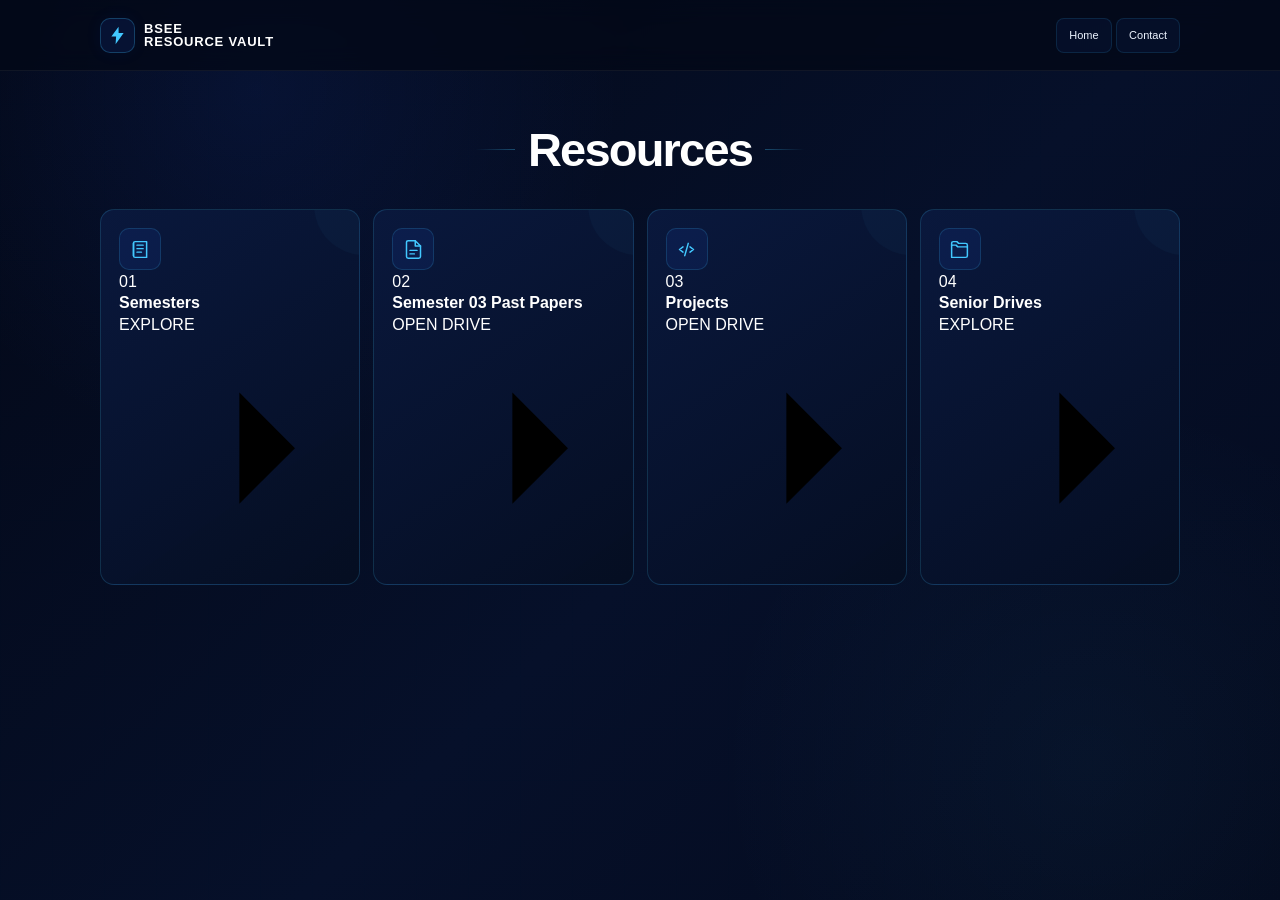
==== commit 02ac2e9b: "Update resources.html" ====
--- a/resources.html
+++ b/resources.html
@@ -1,6 +1,5 @@
 <!DOCTYPE html>
 <html lang="en">
-
 <head>
 
     <meta charset="UTF-8">
@@ -10,12 +9,12 @@
         content="width=device-width, initial-scale=1.0"
     >
 
+    <title>Resources | BSEE Resource Vault</title>
+
     <meta
         name="description"
-        content="BSEE Resource Vault resources"
+        content="Electrical Engineering resources"
     >
-
-    <title>Resources | BSEE Resource Vault</title>
 
     <link
         rel="stylesheet"
@@ -24,13 +23,12 @@
 
 </head>
 
-
 <body>
 
 
-    <!-- =====================================================
+    <!-- =========================
          HEADER
-    ====================================================== -->
+    ========================== -->
 
     <header class="site-header">
 
@@ -50,28 +48,29 @@
                     >
 
                         <path
-                            d="M13 2 5 13h6l-2 9 10-13h-6z"
-                        ></path>
+                            d="M13.2 2 5 13h5.4L9.8 22 19 9h-5.7z"
+                        />
 
                     </svg>
 
                 </span>
 
 
-                <span class="brand-text">
-
-                    <span>BSEE</span>
-
-                    <strong>
+                <span class="brand-name">
+
+                    BSEE
+
+                    <span>
                         RESOURCE VAULT
-                    </strong>
+                    </span>
 
                 </span>
 
             </a>
 
 
-            <div class="header-actions">
+            <nav class="header-nav">
+
 
                 <a
                     href="index.html"
@@ -82,23 +81,24 @@
 
 
                 <button
+                    class="header-button"
                     type="button"
-                    class="header-button"
-                    id="contactButton"
+                    data-contact-open
                 >
                     Contact
                 </button>
 
-            </div>
+
+            </nav>
 
         </div>
 
     </header>
 
 
-    <!-- =====================================================
+    <!-- =========================
          MAIN
-    ====================================================== -->
+    ========================== -->
 
     <main class="page-main">
 
@@ -118,9 +118,9 @@
             </section>
 
 
-            <!-- =================================================
+            <!-- =========================
                  RESOURCE TILES
-            ================================================== -->
+            ========================== -->
 
             <section class="resource-grid">
 
@@ -132,7 +132,8 @@
                     class="resource-card"
                 >
 
-                    <div class="resource-top">
+                    <div class="resource-card-top">
+
 
                         <div class="resource-icon">
 
@@ -143,23 +144,25 @@
 
                                 <path
                                     d="M4 5a2 2 0 0 1 2-2h13v18H6a2 2 0 0 1-2-2z"
-                                ></path>
-
-                                <path
-                                    d="M4 5v14"
-                                ></path>
-
-                                <path d="M8 7h7"></path>
-                                <path d="M8 11h7"></path>
-                                <path d="M8 15h5"></path>
+                                />
+
+                                <path d="M4 5v14"/>
+
+                                <path d="M8 7h7"/>
+
+                                <path d="M8 11h7"/>
+
+                                <path d="M8 15h5"/>
 
                             </svg>
 
                         </div>
 
-                        <span class="card-number">
+
+                        <span class="card-index">
                             01
                         </span>
+
 
                     </div>
 
@@ -169,19 +172,23 @@
                     </h2>
 
 
-                    <div class="resource-action">
+                    <div class="card-action">
 
                         <span>
                             EXPLORE
                         </span>
+
 
                         <svg
                             viewBox="0 0 24 24"
                             aria-hidden="true"
                         >
 
-                            <path d="M5 12h14"></path>
-                            <path d="m13 6 6 6-6 6"></path>
+                            <path d="M5 12h14"/>
+
+                            <path
+                                d="m13 6 6 6-6 6"
+                            />
 
                         </svg>
 
@@ -194,12 +201,13 @@
 
                 <a
                     href="https://drive.google.com/drive/folders/184Wg33vlW7vMmpEVoP3cuQS3ZVoE1C-r?usp=sharing"
-                    class="resource-card"
                     target="_blank"
                     rel="noopener noreferrer"
-                >
-
-                    <div class="resource-top">
+                    class="resource-card"
+                >
+
+                    <div class="resource-card-top">
+
 
                         <div class="resource-icon">
 
@@ -210,20 +218,25 @@
 
                                 <path
                                     d="M14 2H6a2 2 0 0 0-2 2v16a2 2 0 0 0 2 2h12a2 2 0 0 0 2-2V8z"
-                                ></path>
-
-                                <path d="M14 2v6h6"></path>
-
-                                <path d="M8 13h8"></path>
-                                <path d="M8 17h5"></path>
+                                />
+
+                                <path
+                                    d="M14 2v6h6"
+                                />
+
+                                <path d="M8 13h8"/>
+
+                                <path d="M8 17h5"/>
 
                             </svg>
 
                         </div>
 
-                        <span class="card-number">
+
+                        <span class="card-index">
                             02
                         </span>
+
 
                     </div>
 
@@ -233,19 +246,23 @@
                     </h2>
 
 
-                    <div class="resource-action">
+                    <div class="card-action">
 
                         <span>
                             OPEN DRIVE
                         </span>
+
 
                         <svg
                             viewBox="0 0 24 24"
                             aria-hidden="true"
                         >
 
-                            <path d="M5 12h14"></path>
-                            <path d="m13 6 6 6-6 6"></path>
+                            <path d="M5 12h14"/>
+
+                            <path
+                                d="m13 6 6 6-6 6"
+                            />
 
                         </svg>
 
@@ -258,12 +275,13 @@
 
                 <a
                     href="https://drive.google.com/drive/folders/1SdZgBx0YG89SxolfxfnRQVViNIlw67Zc?usp=sharing"
-                    class="resource-card"
                     target="_blank"
                     rel="noopener noreferrer"
-                >
-
-                    <div class="resource-top">
+                    class="resource-card"
+                >
+
+                    <div class="resource-card-top">
+
 
                         <div class="resource-icon">
 
@@ -272,19 +290,27 @@
                                 aria-hidden="true"
                             >
 
-                                <path d="m8 9-4 3 4 3"></path>
-
-                                <path d="m16 9 4 3-4 3"></path>
-
-                                <path d="m14 5-4 14"></path>
+                                <path
+                                    d="m8 9-4 3 4 3"
+                                />
+
+                                <path
+                                    d="m16 9 4 3-4 3"
+                                />
+
+                                <path
+                                    d="m14 5-4 14"
+                                />
 
                             </svg>
 
                         </div>
 
-                        <span class="card-number">
+
+                        <span class="card-index">
                             03
                         </span>
+
 
                     </div>
 
@@ -294,19 +320,23 @@
                     </h2>
 
 
-                    <div class="resource-action">
+                    <div class="card-action">
 
                         <span>
                             OPEN DRIVE
                         </span>
+
 
                         <svg
                             viewBox="0 0 24 24"
                             aria-hidden="true"
                         >
 
-                            <path d="M5 12h14"></path>
-                            <path d="m13 6 6 6-6 6"></path>
+                            <path d="M5 12h14"/>
+
+                            <path
+                                d="m13 6 6 6-6 6"
+                            />
 
                         </svg>
 
@@ -322,7 +352,8 @@
                     class="resource-card"
                 >
 
-                    <div class="resource-top">
+                    <div class="resource-card-top">
+
 
                         <div class="resource-icon">
 
@@ -333,19 +364,21 @@
 
                                 <path
                                     d="M3 7h5l2 2h11v10a2 2 0 0 1-2 2H3z"
-                                ></path>
+                                />
 
                                 <path
                                     d="M3 7V5a2 2 0 0 1 2-2h4l2 2h8a2 2 0 0 1 2 2v2"
-                                ></path>
+                                />
 
                             </svg>
 
                         </div>
 
-                        <span class="card-number">
+
+                        <span class="card-index">
                             04
                         </span>
+
 
                     </div>
 
@@ -355,19 +388,23 @@
                     </h2>
 
 
-                    <div class="resource-action">
+                    <div class="card-action">
 
                         <span>
                             EXPLORE
                         </span>
+
 
                         <svg
                             viewBox="0 0 24 24"
                             aria-hidden="true"
                         >
 
-                            <path d="M5 12h14"></path>
-                            <path d="m13 6 6 6-6 6"></path>
+                            <path d="M5 12h14"/>
+
+                            <path
+                                d="m13 6 6 6-6 6"
+                            />
 
                         </svg>
 
@@ -383,9 +420,9 @@
     </main>
 
 
-    <!-- =====================================================
+    <!-- =========================
          CONTACT MODAL
-    ====================================================== -->
+    ========================== -->
 
     <div
         class="modal"
@@ -394,24 +431,24 @@
     >
 
         <div
-            class="modal-backdrop"
-            id="contactBackdrop"
+            class="modal-overlay"
+            data-contact-close
         ></div>
 
 
         <div
-            class="modal-content contact-modal"
+            class="modal-box"
             role="dialog"
             aria-modal="true"
-            aria-labelledby="contactHeading"
+            aria-labelledby="contact-title"
         >
 
             <button
+                class="modal-close"
                 type="button"
-                class="modal-close"
-                id="contactClose"
+                data-contact-close
             >
-                &times;
+                ×
             </button>
 
 
@@ -428,18 +465,16 @@
                         width="16"
                         height="14"
                         rx="2"
-                    ></rect>
-
-                    <path
-                        d="m4 7 8 6 8-6"
-                    ></path>
+                    />
+
+                    <path d="m4 7 8 6 8-6"/>
 
                 </svg>
 
             </div>
 
 
-            <h2 id="contactHeading">
+            <h2 id="contact-title">
                 For Help Contact
             </h2>
 
@@ -447,7 +482,7 @@
             <div class="contact-list">
 
 
-                <div class="contact-person">
+                <div class="contact-item">
 
                     <h3>
                         Aqsa Noor
@@ -460,7 +495,7 @@
                 </div>
 
 
-                <div class="contact-person">
+                <div class="contact-item">
 
                     <h3>
                         Muhammad Uzair
@@ -473,7 +508,7 @@
                 </div>
 
 
-                <div class="contact-person">
+                <div class="contact-item">
 
                     <h3>
                         Asad Javed
@@ -496,5 +531,4 @@
     <script src="js/main.js"></script>
 
 </body>
-
 </html>
--- a/css/style.css
+++ b/css/style.css
@@ -1,6 +1,6 @@
 /* =========================================================
    BSEE RESOURCE VAULT
-   LIGHTWEIGHT PREMIUM ULTRAMARINE UI
+   PREMIUM LIGHTWEIGHT ULTRAMARINE UI
    ========================================================= */
 
 
@@ -11,29 +11,30 @@
 :root {
 
     --bg-main: #030817;
-    --bg-secondary: #06102a;
-
-    --card: #091738;
-    --card-hover: #0c1d45;
+    --bg-deep: #050d22;
+
+    --card: #091838;
+    --card-dark: #0b142b;
 
     --blue: #245cff;
-    --blue-light: #3978ff;
+    --blue-bright: #3978ff;
 
     --cyan: #42c8ff;
 
     --white: #ffffff;
     --text: #edf4ff;
-    --muted: #8da2c7;
-
-    --locked: #65718b;
+    --muted: #8fa4c8;
+
+    --locked: #65728d;
 
     --border:
         rgba(66, 200, 255, 0.18);
 
     --border-hover:
-        rgba(66, 200, 255, 0.55);
-
-    --radius: 15px;
+        rgba(66, 200, 255, 0.52);
+
+    --radius:
+        15px;
 
     --transition:
         0.25s cubic-bezier(.2,.7,.2,1);
@@ -62,7 +63,8 @@
 
 body {
 
-    min-height: 100vh;
+    min-height:
+        100vh;
 
     font-family:
         Inter,
@@ -74,16 +76,15 @@
         var(--white);
 
     background:
-
         radial-gradient(
             circle at 20% 10%,
-            rgba(36,92,255,0.11),
+            rgba(36,92,255,0.10),
             transparent 28%
         ),
 
         radial-gradient(
             circle at 85% 85%,
-            rgba(66,200,255,0.055),
+            rgba(66,200,255,0.045),
             transparent 28%
         ),
 
@@ -103,6 +104,7 @@
 
 
 body.modal-open {
+
     overflow:
         hidden;
 }
@@ -126,7 +128,7 @@
 
 
 /* =========================================================
-   GLOBAL TECHNICAL GRID
+   SUBTLE GLOBAL GRID
    ========================================================= */
 
 body::before {
@@ -143,8 +145,11 @@
     pointer-events:
         none;
 
+    z-index:
+        -1;
+
     opacity:
-        0.27;
+        0.24;
 
     background-image:
 
@@ -171,7 +176,7 @@
 .container {
 
     width:
-        min(1080px,91%);
+        min(1080px,90%);
 
     margin:
         0 auto;
@@ -188,10 +193,13 @@
         relative;
 
     z-index:
-        50;
-
-    background:
-        rgba(3,8,23,0.72);
+        100;
+
+    min-height:
+        70px;
+
+    background:
+        rgba(3,8,23,0.76);
 
     border-bottom:
         1px solid
@@ -215,6 +223,9 @@
 
     justify-content:
         space-between;
+
+    gap:
+        15px;
 }
 
 
@@ -231,7 +242,7 @@
         center;
 
     gap:
-        10px;
+        9px;
 }
 
 
@@ -256,18 +267,18 @@
         var(--cyan);
 
     background:
-        rgba(36,92,255,0.13);
+        rgba(36,92,255,0.11);
 
     border:
         1px solid
-        rgba(66,200,255,0.26);
+        rgba(66,200,255,0.25);
 
     border-radius:
         10px;
 
     box-shadow:
         0 0 18px
-        rgba(36,92,255,0.08);
+        rgba(36,92,255,0.06);
 }
 
 
@@ -302,20 +313,20 @@
         900;
 
     line-height:
-        1.05;
+        1.03;
 
     letter-spacing:
-        0.9px;
-}
-
-
-.brand-name span {
+        0.8px;
+}
+
+
+.brand-name strong {
 
     color:
         var(--cyan);
 
     font-size:
-        10px;
+        9px;
 
     letter-spacing:
         1.1px;
@@ -326,7 +337,7 @@
    HEADER BUTTONS
    ========================================================= */
 
-.header-nav {
+.header-actions {
 
     display:
         flex;
@@ -335,7 +346,7 @@
         center;
 
     gap:
-        7px;
+        6px;
 }
 
 
@@ -354,23 +365,23 @@
         center;
 
     padding:
-        0 13px;
+        0 12px;
 
     color:
         var(--text);
 
     background:
-        rgba(9,22,58,0.55);
+        rgba(9,22,58,0.48);
 
     border:
         1px solid
-        rgba(66,200,255,0.14);
+        rgba(66,200,255,0.13);
 
     border-radius:
         8px;
 
     font-size:
-        12px;
+        11px;
 
     cursor:
         pointer;
@@ -382,8 +393,11 @@
 
 .header-button:hover {
 
-    background:
-        rgba(36,92,255,0.17);
+    color:
+        white;
+
+    background:
+        rgba(36,92,255,0.15);
 
     border-color:
         var(--border-hover);
@@ -422,7 +436,7 @@
 }
 
 
-.technical-grid {
+.hero-grid {
 
     position:
         absolute;
@@ -433,13 +447,13 @@
     background-image:
 
         linear-gradient(
-            rgba(66,200,255,0.03) 1px,
+            rgba(66,200,255,0.028) 1px,
             transparent 1px
         ),
 
         linear-gradient(
             90deg,
-            rgba(66,200,255,0.03) 1px,
+            rgba(66,200,255,0.028) 1px,
             transparent 1px
         );
 
@@ -448,7 +462,7 @@
 }
 
 
-.soft-glow {
+.hero-glow {
 
     position:
         absolute;
@@ -457,48 +471,48 @@
         50%;
 
     filter:
-        blur(75px);
+        blur(85px);
 
     pointer-events:
         none;
 }
 
 
-.glow-one {
+.hero-glow-left {
 
     width:
-        300px;
+        280px;
 
     height:
-        300px;
+        280px;
 
     top:
-        -130px;
+        -120px;
 
     left:
         -100px;
 
     background:
-        rgba(36,92,255,0.08);
-}
-
-
-.glow-two {
+        rgba(36,92,255,0.065);
+}
+
+
+.hero-glow-right {
 
     width:
-        280px;
+        260px;
 
     height:
-        280px;
+        260px;
 
     right:
-        -110px;
+        -100px;
 
     bottom:
-        -130px;
-
-    background:
-        rgba(66,200,255,0.055);
+        -120px;
+
+    background:
+        rgba(66,200,255,0.04);
 }
 
 
@@ -518,24 +532,24 @@
         820px;
 
     padding:
-        60px 0;
-}
-
-
-/* =========================================================
-   HERO LIGHTNING
-   ========================================================= */
-
-.hero-mark {
+        55px 0;
+}
+
+
+/* =========================================================
+   HERO ICON
+   ========================================================= */
+
+.hero-icon {
 
     width:
-        70px;
+        68px;
 
     height:
-        70px;
+        68px;
 
     margin:
-        0 auto 23px;
+        0 auto 22px;
 
     display:
         flex;
@@ -552,30 +566,30 @@
     background:
         linear-gradient(
             145deg,
-            rgba(36,92,255,0.19),
+            rgba(36,92,255,0.17),
             rgba(7,16,42,0.90)
         );
 
     border:
         1px solid
-        rgba(66,200,255,0.35);
+        rgba(66,200,255,0.28);
 
     border-radius:
-        18px;
+        17px;
 
     box-shadow:
-        0 0 32px
-        rgba(36,92,255,0.10);
-}
-
-
-.hero-mark svg {
+        0 0 30px
+        rgba(36,92,255,0.07);
+}
+
+
+.hero-icon svg {
 
     width:
-        37px;
+        35px;
 
     height:
-        37px;
+        35px;
 
     fill:
         currentColor;
@@ -583,25 +597,25 @@
 
 
 /* =========================================================
-   HERO KICKER
-   ========================================================= */
-
-.hero-kicker {
+   HERO LABEL
+   ========================================================= */
+
+.hero-label {
 
     margin-bottom:
-        15px;
+        14px;
 
     color:
         var(--cyan);
 
     font-size:
-        10px;
+        9px;
 
     font-weight:
         800;
 
     letter-spacing:
-        2.4px;
+        2px;
 }
 
 
@@ -612,19 +626,22 @@
 .hero h1 {
 
     margin-bottom:
-        31px;
+        30px;
+
+    color:
+        white;
 
     font-size:
-        clamp(42px,7vw,72px);
+        clamp(42px,7vw,70px);
+
+    font-weight:
+        900;
 
     line-height:
         1;
 
-    font-weight:
-        900;
-
     letter-spacing:
-        -2.5px;
+        -2.6px;
 }
 
 
@@ -644,7 +661,7 @@
             90deg,
             #ffffff,
             #42c8ff,
-            #6483ff
+            #6583ff
         );
 
     background-clip:
@@ -656,13 +673,13 @@
 
 
 /* =========================================================
-   PRIMARY BUTTON
-   ========================================================= */
-
-.primary-button {
+   START BUTTON
+   ========================================================= */
+
+.start-button {
 
     min-height:
-        49px;
+        48px;
 
     display:
         inline-flex;
@@ -676,14 +693,8 @@
     gap:
         9px;
 
-    position:
-        relative;
-
-    overflow:
-        hidden;
-
     padding:
-        0 25px;
+        0 24px;
 
     color:
         white;
@@ -697,13 +708,13 @@
 
     border:
         1px solid
-        rgba(66,200,255,0.52);
+        rgba(66,200,255,0.48);
 
     border-radius:
         9px;
 
     font-size:
-        12px;
+        11px;
 
     font-weight:
         900;
@@ -712,15 +723,15 @@
         1px;
 
     box-shadow:
-        0 9px 28px
-        rgba(36,92,255,0.18);
+        0 10px 30px
+        rgba(36,92,255,0.17);
 
     transition:
         var(--transition);
 }
 
 
-.primary-button svg {
+.start-button svg {
 
     width:
         16px;
@@ -745,25 +756,25 @@
 }
 
 
-.primary-button:hover {
+.start-button:hover {
 
     transform:
         translateY(-2px);
 
     box-shadow:
-        0 13px 34px
+        0 15px 38px
         rgba(36,92,255,0.25);
 }
 
 
 /* =========================================================
-   INTERNAL PAGES
+   INTERNAL PAGE
    ========================================================= */
 
 .page-main {
 
     padding:
-        58px 0 70px;
+        55px 0 70px;
 }
 
 
@@ -783,24 +794,24 @@
         center;
 
     gap:
-        15px;
+        13px;
 
     margin-bottom:
-        38px;
+        36px;
 }
 
 
 .page-heading h1 {
 
     font-size:
-        clamp(34px,5vw,48px);
+        clamp(34px,5vw,47px);
+
+    font-weight:
+        900;
 
     line-height:
         1;
 
-    font-weight:
-        900;
-
     letter-spacing:
         -1.8px;
 
@@ -812,7 +823,7 @@
 .heading-line {
 
     width:
-        42px;
+        40px;
 
     height:
         1px;
@@ -825,7 +836,7 @@
         );
 
     opacity:
-        0.36;
+        0.33;
 }
 
 
@@ -853,7 +864,7 @@
         repeat(4,minmax(0,1fr));
 
     gap:
-        14px;
+        13px;
 }
 
 
@@ -864,7 +875,7 @@
 .resource-card {
 
     min-height:
-        160px;
+        155px;
 
     position:
         relative;
@@ -878,18 +889,11 @@
     justify-content:
         space-between;
 
+    padding:
+        18px;
+
     overflow:
         hidden;
-
-    padding:
-        19px;
-
-    border:
-        1px solid
-        var(--border);
-
-    border-radius:
-        15px;
 
     background:
         linear-gradient(
@@ -898,615 +902,565 @@
             rgba(5,14,34,0.98)
         );
 
-    transition:
-        var(--transition);
-}
-
-
-.resource-card::before {
-
-    content:
-        "";
-
-    position:
-        absolute;
-
-    left:
-        -110%;
-
-    top:
-        0;
-
-    width:
-        75%;
-
-    height:
-        100%;
-
-    background:
-        linear-gradient(
-            90deg,
-            transparent,
-            rgba(66,200,255,0.055),
-            transparent
-        );
-
-    transform:
-        skewX(-20deg);
-
-    transition:
-        0.65s ease;
-
-    pointer-events:
-        none;
-}
-
-
-.resource-card:hover::before {
-
-    left:
-        130%;
-}
-
-
-.resource-card:hover {
-
-    transform:
-        translateY(-4px);
-
-    border-color:
-        var(--border-hover);
-
-    box-shadow:
-        0 14px 32px
-        rgba(36,92,255,0.11);
-}
-
-
-/* =========================================================
-   RESOURCE TOP
-   ========================================================= */
-
-.resource-card-top {
-
-    display:
-        flex;
-
-    align-items:
-        flex-start;
-
-    justify-content:
-        space-between;
-}
-
-
-.resource-icon {
-
-    width:
-        43px;
-
-    height:
-        43px;
-
-    display:
-        flex;
-
-    align-items:
-        center;
-
-    justify-content:
-        center;
-
-    color:
-        var(--cyan);
-
-    background:
-        rgba(36,92,255,0.10);
-
-    border:
-        1px solid
-        rgba(66,200,255,0.20);
-
-    border-radius:
-        11px;
-
-    transition:
-        var(--transition);
-}
-
-
-.resource-icon svg {
-
-    width:
-        22px;
-
-    height:
-        22px;
-
-    fill:
-        none;
-
-    stroke:
-        currentColor;
-
-    stroke-width:
-        1.7;
-
-    stroke-linecap:
-        round;
-
-    stroke-linejoin:
-        round;
-}
-
-
-.resource-card:hover .resource-icon {
-
-    color:
-        white;
-
-    background:
-        rgba(36,92,255,0.18);
-}
-
-
-.card-index {
-
-    color:
-        rgba(66,200,255,0.34);
-
-    font-size:
-        10px;
-
-    font-weight:
-        900;
-
-    letter-spacing:
-        1.5px;
-}
-
-
-/* =========================================================
-   RESOURCE TITLE
-   ========================================================= */
-
-.resource-card h2 {
-
-    max-width:
-        200px;
-
-    font-size:
-        17px;
-
-    line-height:
-        1.17;
-
-    font-weight:
-        850;
-}
-
-
-/* =========================================================
-   RESOURCE ACTION
-   ========================================================= */
-
-.card-action {
-
-    display:
-        flex;
-
-    align-items:
-        center;
-
-    justify-content:
-        space-between;
-
-    color:
-        var(--cyan);
-
-    font-size:
-        9px;
-
-    font-weight:
-        900;
-
-    letter-spacing:
-        1.2px;
-}
-
-
-.card-action svg {
-
-    width:
-        15px;
-
-    height:
-        15px;
-
-    fill:
-        none;
-
-    stroke:
-        currentColor;
-
-    stroke-width:
-        1.8;
-
-    stroke-linecap:
-        round;
-
-    stroke-linejoin:
-        round;
-
-    transition:
-        var(--transition);
-}
-
-
-.resource-card:hover .card-action svg {
-
-    transform:
-        translateX(3px);
-}
-
-
-/* =========================================================
-   SEMESTER GRID
-   ========================================================= */
-
-.semester-grid {
-
-    display:
-        grid;
-
-    grid-template-columns:
-        repeat(4,minmax(0,1fr));
-
-    gap:
-        14px;
-}
-
-
-/* =========================================================
-   SEMESTER CARD
-   ========================================================= */
-
-.semester-card {
-
-    min-height:
-        145px;
-
-    display:
-        flex;
-
-    flex-direction:
-        column;
-
-    align-items:
-        center;
-
-    justify-content:
-        center;
-
-    position:
-        relative;
-
-    overflow:
-        hidden;
-
-    padding:
-        17px;
-
-    text-align:
-        center;
-
-    border-radius:
-        14px;
-
-    transition:
-        var(--transition);
-}
-
-
-/* =========================================================
-   OPEN SEMESTER
-   ========================================================= */
-
-.semester-card.open {
-
-    color:
-        white;
-
-    background:
-        linear-gradient(
-            145deg,
-            #0b1d4a,
-            #07142e
-        );
-
-    border:
-        1px solid
-        rgba(66,200,255,0.24);
-
-    box-shadow:
-        0 7px 22px
-        rgba(36,92,255,0.06);
-}
-
-
-.semester-card.open:hover {
-
-    transform:
-        translateY(-4px);
-
-    border-color:
-        var(--border-hover);
-
-    box-shadow:
-        0 13px 32px
-        rgba(36,92,255,0.14);
-}
-
-
-/* =========================================================
-   LOCKED SEMESTER
-   ========================================================= */
-
-.semester-card.locked {
-
-    color:
-        var(--locked);
-
-    background:
-        linear-gradient(
-            145deg,
-            #10182d,
-            #0b1224
-        );
-
-    border:
-        1px solid
-        rgba(120,140,180,0.11);
-
-    opacity:
-        0.70;
-
-    cursor:
-        not-allowed;
-}
-
-
-/* =========================================================
-   SEMESTER ICON
-   ========================================================= */
-
-.semester-icon {
-
-    width:
-        38px;
-
-    height:
-        38px;
-
-    margin-bottom:
-        7px;
-
-    display:
-        flex;
-
-    align-items:
-        center;
-
-    justify-content:
-        center;
-
-    color:
-        var(--cyan);
-
-    background:
-        rgba(36,92,255,0.08);
-
-    border:
-        1px solid
-        rgba(66,200,255,0.16);
-
-    border-radius:
-        10px;
-}
-
-
-.semester-icon svg {
-
-    width:
-        21px;
-
-    height:
-        21px;
-
-    fill:
-        none;
-
-    stroke:
-        currentColor;
-
-    stroke-width:
-        1.65;
-
-    stroke-linecap:
-        round;
-
-    stroke-linejoin:
-        round;
-}
-
-
-.locked .semester-icon {
-
-    color:
-        #606d86;
-
-    background:
-        rgba(100,113,140,0.04);
-
-    border-color:
-        rgba(120,140,180,0.10);
-}
-
-
-/* =========================================================
-   SEMESTER TEXT
-   ========================================================= */
-
-.semester-number {
-
-    font-size:
-        25px;
-
-    line-height:
-        1;
-
-    font-weight:
-        900;
-}
-
-
-.semester-card h2 {
-
-    margin-top:
-        4px;
-
-    font-size:
-        13px;
-
-    font-weight:
-        800;
-}
-
-
-/* =========================================================
-   SEMESTER STATUS
-   ========================================================= */
-
-.semester-action {
-
-    margin-top:
-        7px;
-
-    color:
-        var(--cyan);
-
-    font-size:
-        8px;
-
-    font-weight:
-        900;
-
-    letter-spacing:
-        1.1px;
-}
-
-
-.semester-status {
-
-    margin-top:
-        7px;
-
-    color:
-        #707d96;
-
-    font-size:
-        8px;
-
-    font-weight:
-        900;
-
-    letter-spacing:
-        1.3px;
-}
-
-
-.coming-soon {
-
-    margin-top:
-        3px;
-
-    color:
-        #59657d;
-
-    font-size:
-        8px;
-
-    font-weight:
-        700;
-
-    letter-spacing:
-        0.8px;
-}
-
-
-/* =========================================================
-   SENIOR DRIVE GRID
-   ========================================================= */
-
-.batch-grid {
-
-    display:
-        grid;
-
-    grid-template-columns:
-        repeat(4,minmax(0,1fr));
-
-    gap:
-        14px;
-}
-
-
-/* =========================================================
-   SENIOR DRIVE CARD
-   ========================================================= */
-
-.batch-card {
-
-    min-height:
-        165px;
-
-    display:
-        flex;
-
-    flex-direction:
-        column;
-
-    align-items:
-        center;
-
-    justify-content:
-        center;
-
-    position:
-        relative;
-
-    overflow:
-        hidden;
-
-    padding:
-        18px;
-
-    text-align:
-        center;
-
     border:
         1px solid
         var(--border);
 
     border-radius:
+        14px;
+
+    transition:
+        var(--transition);
+}
+
+
+.resource-card::after {
+
+    content:
+        "";
+
+    position:
+        absolute;
+
+    width:
+        100px;
+
+    height:
+        100px;
+
+    right:
+        -55px;
+
+    top:
+        -55px;
+
+    border-radius:
+        50%;
+
+    background:
+        rgba(66,200,255,0.035);
+
+    pointer-events:
+        none;
+}
+
+
+.resource-card:hover {
+
+    transform:
+        translateY(-4px);
+
+    border-color:
+        var(--border-hover);
+
+    box-shadow:
+        0 14px 32px
+        rgba(36,92,255,0.10);
+}
+
+
+/* =========================================================
+   RESOURCE TOP
+   ========================================================= */
+
+.resource-top {
+
+    display:
+        flex;
+
+    align-items:
+        flex-start;
+
+    justify-content:
+        space-between;
+}
+
+
+.resource-icon {
+
+    width:
+        42px;
+
+    height:
+        42px;
+
+    display:
+        flex;
+
+    align-items:
+        center;
+
+    justify-content:
+        center;
+
+    color:
+        var(--cyan);
+
+    background:
+        rgba(36,92,255,0.085);
+
+    border:
+        1px solid
+        rgba(66,200,255,0.17);
+
+    border-radius:
+        10px;
+
+    transition:
+        var(--transition);
+}
+
+
+.resource-icon svg {
+
+    width:
+        21px;
+
+    height:
+        21px;
+
+    fill:
+        none;
+
+    stroke:
+        currentColor;
+
+    stroke-width:
+        1.7;
+
+    stroke-linecap:
+        round;
+
+    stroke-linejoin:
+        round;
+}
+
+
+.resource-card:hover .resource-icon {
+
+    color:
+        white;
+
+    background:
+        rgba(36,92,255,0.16);
+}
+
+
+.card-number {
+
+    color:
+        rgba(66,200,255,0.29);
+
+    font-size:
+        9px;
+
+    font-weight:
+        900;
+
+    letter-spacing:
+        1.4px;
+}
+
+
+.resource-card h2 {
+
+    max-width:
+        205px;
+
+    font-size:
+        16px;
+
+    line-height:
+        1.16;
+
+    font-weight:
+        850;
+}
+
+
+.resource-action {
+
+    display:
+        flex;
+
+    align-items:
+        center;
+
+    justify-content:
+        space-between;
+
+    color:
+        var(--cyan);
+
+    font-size:
+        8px;
+
+    font-weight:
+        900;
+
+    letter-spacing:
+        1.1px;
+}
+
+
+.resource-action svg {
+
+    width:
+        14px;
+
+    height:
+        14px;
+
+    fill:
+        none;
+
+    stroke:
+        currentColor;
+
+    stroke-width:
+        1.8;
+
+    stroke-linecap:
+        round;
+
+    stroke-linejoin:
+        round;
+}
+
+
+/* =========================================================
+   SEMESTER GRID
+   ========================================================= */
+
+.semester-grid {
+
+    display:
+        grid;
+
+    grid-template-columns:
+        repeat(4,minmax(0,1fr));
+
+    gap:
+        13px;
+}
+
+
+/* =========================================================
+   SEMESTER CARD
+   ========================================================= */
+
+.semester-card {
+
+    min-height:
+        140px;
+
+    display:
+        flex;
+
+    flex-direction:
+        column;
+
+    align-items:
+        center;
+
+    justify-content:
+        center;
+
+    text-align:
+        center;
+
+    padding:
         15px;
+
+    border-radius:
+        13px;
+
+    transition:
+        var(--transition);
+}
+
+
+/* OPEN */
+
+.semester-card.open {
 
     background:
         linear-gradient(
             145deg,
             #0a1c48,
-            #07142e
+            #07132c
         );
+
+    border:
+        1px solid
+        rgba(66,200,255,0.21);
+
+    color:
+        white;
+}
+
+
+.semester-card.open:hover {
+
+    transform:
+        translateY(-4px);
+
+    border-color:
+        var(--border-hover);
+
+    box-shadow:
+        0 14px 32px
+        rgba(36,92,255,0.13);
+}
+
+
+/* LOCKED */
+
+.semester-card.locked {
+
+    background:
+        linear-gradient(
+            145deg,
+            #10182c,
+            #0b1222
+        );
+
+    border:
+        1px solid
+        rgba(120,140,180,0.10);
+
+    color:
+        var(--locked);
+
+    opacity:
+        0.69;
+
+    cursor:
+        not-allowed;
+}
+
+
+/* =========================================================
+   SEMESTER ICON
+   ========================================================= */
+
+.semester-icon {
+
+    width:
+        36px;
+
+    height:
+        36px;
+
+    margin-bottom:
+        7px;
+
+    display:
+        flex;
+
+    align-items:
+        center;
+
+    justify-content:
+        center;
+
+    color:
+        var(--cyan);
+
+    background:
+        rgba(36,92,255,0.07);
+
+    border:
+        1px solid
+        rgba(66,200,255,0.14);
+
+    border-radius:
+        9px;
+}
+
+
+.semester-icon svg {
+
+    width:
+        20px;
+
+    height:
+        20px;
+
+    fill:
+        none;
+
+    stroke:
+        currentColor;
+
+    stroke-width:
+        1.6;
+
+    stroke-linecap:
+        round;
+
+    stroke-linejoin:
+        round;
+}
+
+
+.locked .semester-icon {
+
+    color:
+        #5f6c86;
+
+    background:
+        rgba(100,113,140,0.035);
+
+    border-color:
+        rgba(120,140,180,0.08);
+}
+
+
+/* =========================================================
+   SEMESTER TEXT
+   ========================================================= */
+
+.semester-number {
+
+    font-size:
+        24px;
+
+    line-height:
+        1;
+
+    font-weight:
+        900;
+}
+
+
+.semester-card h2 {
+
+    margin-top:
+        4px;
+
+    font-size:
+        12px;
+
+    font-weight:
+        800;
+}
+
+
+.semester-action {
+
+    margin-top:
+        7px;
+
+    color:
+        var(--cyan);
+
+    font-size:
+        7px;
+
+    font-weight:
+        900;
+
+    letter-spacing:
+        1px;
+}
+
+
+.semester-status {
+
+    margin-top:
+        7px;
+
+    color:
+        #707c94;
+
+    font-size:
+        7px;
+
+    font-weight:
+        900;
+
+    letter-spacing:
+        1.1px;
+}
+
+
+.coming-soon {
+
+    margin-top:
+        3px;
+
+    color:
+        #56627b;
+
+    font-size:
+        7px;
+
+    font-weight:
+        700;
+
+    letter-spacing:
+        0.7px;
+}
+
+
+/* =========================================================
+   SENIOR DRIVE GRID
+   ========================================================= */
+
+.batch-grid {
+
+    display:
+        grid;
+
+    grid-template-columns:
+        repeat(4,minmax(0,1fr));
+
+    gap:
+        13px;
+}
+
+
+/* =========================================================
+   SENIOR DRIVE CARD
+   ========================================================= */
+
+.batch-card {
+
+    min-height:
+        160px;
+
+    display:
+        flex;
+
+    flex-direction:
+        column;
+
+    align-items:
+        center;
+
+    justify-content:
+        center;
+
+    text-align:
+        center;
+
+    padding:
+        17px;
+
+    background:
+        linear-gradient(
+            145deg,
+            #0a1c48,
+            #07132c
+        );
+
+    border:
+        1px solid
+        var(--border);
+
+    border-radius:
+        14px;
 
     transition:
         var(--transition);
@@ -1522,8 +1476,8 @@
         var(--border-hover);
 
     box-shadow:
-        0 15px 35px
-        rgba(36,92,255,0.13);
+        0 15px 34px
+        rgba(36,92,255,0.12);
 }
 
 
@@ -1534,13 +1488,13 @@
 .drive-icon {
 
     width:
-        45px;
+        44px;
 
     height:
-        45px;
+        44px;
 
     margin-bottom:
-        11px;
+        10px;
 
     display:
         flex;
@@ -1555,14 +1509,14 @@
         var(--cyan);
 
     background:
-        rgba(36,92,255,0.09);
+        rgba(36,92,255,0.08);
 
     border:
         1px solid
-        rgba(66,200,255,0.18);
+        rgba(66,200,255,0.17);
 
     border-radius:
-        11px;
+        10px;
 
     transition:
         var(--transition);
@@ -1572,10 +1526,10 @@
 .drive-icon svg {
 
     width:
-        24px;
+        23px;
 
     height:
-        24px;
+        23px;
 
     fill:
         none;
@@ -1584,7 +1538,7 @@
         currentColor;
 
     stroke-width:
-        1.65;
+        1.6;
 
     stroke-linecap:
         round;
@@ -1611,7 +1565,7 @@
 .batch-year {
 
     font-size:
-        24px;
+        23px;
 
     line-height:
         1;
@@ -1624,19 +1578,19 @@
 .drive-label {
 
     margin-top:
-        8px;
+        7px;
 
     color:
         var(--cyan);
 
     font-size:
-        8px;
+        7px;
 
     font-weight:
         900;
 
     letter-spacing:
-        1.2px;
+        1.1px;
 }
 
 
@@ -1653,7 +1607,7 @@
         0;
 
     z-index:
-        999;
+        1000;
 
     display:
         none;
@@ -1665,18 +1619,18 @@
         center;
 
     padding:
-        20px;
-}
-
-
-.modal.show {
+        18px;
+}
+
+
+.modal.active {
 
     display:
         flex;
 }
 
 
-.modal-overlay {
+.modal-backdrop {
 
     position:
         absolute;
@@ -1685,14 +1639,14 @@
         0;
 
     background:
-        rgba(0,4,16,0.79);
+        rgba(0,3,14,0.82);
 
     backdrop-filter:
-        blur(6px);
-}
-
-
-.modal-box {
+        blur(5px);
+}
+
+
+.modal-content {
 
     position:
         relative;
@@ -1704,7 +1658,7 @@
         min(440px,100%);
 
     padding:
-        30px;
+        28px;
 
     background:
         linear-gradient(
@@ -1715,14 +1669,39 @@
 
     border:
         1px solid
-        rgba(66,200,255,0.25);
+        rgba(66,200,255,0.23);
 
     border-radius:
         17px;
 
     box-shadow:
-        0 25px 70px
-        rgba(0,0,0,0.45);
+        0 28px 75px
+        rgba(0,0,0,0.48);
+
+    animation:
+        modalAppear 0.18s ease;
+}
+
+
+@keyframes modalAppear {
+
+    from {
+        opacity:
+            0;
+
+        transform:
+            translateY(7px)
+            scale(0.985);
+    }
+
+    to {
+        opacity:
+            1;
+
+        transform:
+            translateY(0)
+            scale(1);
+    }
 }
 
 
@@ -1739,13 +1718,13 @@
         10px;
 
     right:
-        12px;
+        11px;
 
     width:
-        32px;
+        31px;
 
     height:
-        32px;
+        31px;
 
     display:
         flex;
@@ -1765,12 +1744,12 @@
     color:
         white;
 
+    border-radius:
+        7px;
+
     font-size:
         23px;
 
-    border-radius:
-        7px;
-
     cursor:
         pointer;
 
@@ -1796,10 +1775,10 @@
 .modal-icon {
 
     width:
-        48px;
+        47px;
 
     height:
-        48px;
+        47px;
 
     margin:
         0 auto 13px;
@@ -1817,24 +1796,24 @@
         var(--cyan);
 
     background:
-        rgba(36,92,255,0.08);
+        rgba(36,92,255,0.07);
 
     border:
         1px solid
-        rgba(66,200,255,0.18);
+        rgba(66,200,255,0.16);
 
     border-radius:
-        12px;
+        11px;
 }
 
 
 .modal-icon svg {
 
     width:
-        24px;
+        23px;
 
     height:
-        24px;
+        23px;
 
     fill:
         none;
@@ -1853,16 +1832,19 @@
 }
 
 
-.modal-box h2 {
+.modal-content h2 {
 
     margin-bottom:
-        20px;
+        19px;
 
     text-align:
         center;
 
+    color:
+        white;
+
     font-size:
-        20px;
+        19px;
 
     font-weight:
         850;
@@ -1873,7 +1855,7 @@
    CONTACT
    ========================================================= */
 
-.contact-item {
+.contact-person {
 
     padding:
         15px 0;
@@ -1887,27 +1869,30 @@
 }
 
 
-.contact-item:first-child {
+.contact-person:first-child {
 
     border-top:
         none;
 }
 
 
-.contact-item h3 {
+.contact-person h3 {
 
     margin-bottom:
         5px;
 
     font-size:
         14px;
-}
-
-
-.contact-item a {
-
-    color:
-        #61b0ff;
+
+    font-weight:
+        800;
+}
+
+
+.contact-person a {
+
+    color:
+        #61afff;
 
     font-size:
         12px;
@@ -1917,7 +1902,7 @@
 }
 
 
-.contact-item a:hover {
+.contact-person a:hover {
 
     color:
         var(--cyan);
@@ -1928,10 +1913,10 @@
    ABOUT
    ========================================================= */
 
-.about-box {
+.about-modal {
 
     width:
-        min(520px,100%);
+        min(530px,100%);
 
     max-height:
         86vh;
@@ -1941,17 +1926,17 @@
 }
 
 
-.about-text {
+.about-paragraphs {
 
     text-align:
         left;
 }
 
 
-.about-text p {
+.about-paragraphs p {
 
     margin-bottom:
-        17px;
+        16px;
 
     color:
         var(--muted);
@@ -1964,7 +1949,7 @@
 }
 
 
-.about-text p strong {
+.about-paragraphs p strong {
 
     color:
         var(--text);
@@ -1984,7 +1969,7 @@
         20px;
 
     padding-top:
-        18px;
+        17px;
 
     text-align:
         center;
@@ -2000,14 +1985,11 @@
     display:
         block;
 
-    margin-bottom:
-        4px;
-
     color:
         var(--muted);
 
     font-size:
-        10px;
+        9px;
 }
 
 
@@ -2015,6 +1997,9 @@
 
     display:
         block;
+
+    margin-top:
+        3px;
 
     color:
         var(--cyan);
@@ -2036,13 +2021,13 @@
         block;
 
     margin-top:
-        6px;
-
-    color:
-        #62728f;
+        5px;
+
+    color:
+        #60708e;
 
     font-size:
-        9px;
+        8px;
 }
 
 
@@ -2085,14 +2070,15 @@
 
 @media (max-width: 600px) {
 
-
     .container {
+
         width:
             90%;
     }
 
 
     .header-inner {
+
         min-height:
             62px;
     }
@@ -2115,23 +2101,30 @@
     }
 
 
-    .brand-name span {
+    .brand-name strong {
 
         font-size:
             8px;
     }
 
 
+    .header-actions {
+
+        gap:
+            4px;
+    }
+
+
     .header-button {
 
         min-height:
-            32px;
+            31px;
 
         padding:
-            0 9px;
+            0 8px;
 
         font-size:
-            10px;
+            9px;
     }
 
 
@@ -2149,59 +2142,56 @@
     }
 
 
-    .hero-mark {
+    .hero-icon {
 
         width:
-            60px;
+            59px;
 
         height:
-            60px;
-
-        border-radius:
-            16px;
-    }
-
-
-    .hero-mark svg {
+            59px;
+    }
+
+
+    .hero-icon svg {
 
         width:
-            32px;
+            31px;
 
         height:
-            32px;
-    }
-
-
-    .hero-kicker {
+            31px;
+    }
+
+
+    .hero-label {
 
         font-size:
-            8px;
+            7px;
 
         letter-spacing:
-            1.5px;
+            1.3px;
     }
 
 
     .hero h1 {
 
         font-size:
-            clamp(36px,11vw,52px);
+            clamp(36px,11vw,50px);
 
         letter-spacing:
-            -1.7px;
-    }
-
-
-    .primary-button {
+            -1.6px;
+    }
+
+
+    .start-button {
 
         min-height:
-            45px;
+            44px;
 
         padding:
-            0 21px;
+            0 19px;
 
         font-size:
-            10px;
+            9px;
     }
 
 
@@ -2215,24 +2205,24 @@
     .page-heading {
 
         gap:
-            9px;
+            8px;
 
         margin-bottom:
-            28px;
+            27px;
     }
 
 
     .page-heading h1 {
 
         font-size:
-            32px;
+            31px;
     }
 
 
     .heading-line {
 
         width:
-            25px;
+            22px;
     }
 
 
@@ -2244,26 +2234,146 @@
             1fr;
 
         gap:
-            9px;
-    }
-
-
-    /* RESOURCE TILES */
+            8px;
+    }
+
 
     .resource-card {
 
         min-height:
-            96px;
+            94px;
 
         padding:
-            13px 15px;
+            12px 14px;
 
         border-radius:
+            11px;
+    }
+
+
+    .resource-icon {
+
+        width:
+            34px;
+
+        height:
+            34px;
+
+        border-radius:
+            8px;
+    }
+
+
+    .resource-icon svg {
+
+        width:
+            18px;
+
+        height:
+            18px;
+    }
+
+
+    .resource-card h2 {
+
+        max-width:
+            190px;
+
+        font-size:
+            14px;
+    }
+
+
+    .resource-action {
+
+        font-size:
+            7px;
+    }
+
+
+    .resource-action svg {
+
+        width:
             12px;
-    }
-
-
-    .resource-icon {
+
+        height:
+            12px;
+    }
+
+
+    .semester-card {
+
+        min-height:
+            108px;
+
+        padding:
+            11px;
+    }
+
+
+    .semester-icon {
+
+        width:
+            30px;
+
+        height:
+            30px;
+
+        margin-bottom:
+            5px;
+    }
+
+
+    .semester-icon svg {
+
+        width:
+            17px;
+
+        height:
+            17px;
+    }
+
+
+    .semester-number {
+
+        font-size:
+            20px;
+    }
+
+
+    .semester-card h2 {
+
+        font-size:
+            11px;
+    }
+
+
+    .semester-action,
+    .semester-status {
+
+        font-size:
+            6.5px;
+    }
+
+
+    .coming-soon {
+
+        font-size:
+            6.5px;
+    }
+
+
+    .batch-card {
+
+        min-height:
+            108px;
+
+        padding:
+            11px;
+    }
+
+
+    .drive-icon {
 
         width:
             35px;
@@ -2271,199 +2381,56 @@
         height:
             35px;
 
-        border-radius:
-            9px;
-    }
-
-
-    .resource-icon svg {
-
-        width:
-            18px;
-
-        height:
-            18px;
-    }
-
-
-    .resource-card h2 {
-
-        max-width:
-            190px;
-
-        font-size:
-            14px;
-    }
-
-
-    .card-action {
-
-        font-size:
-            7px;
-    }
-
-
-    .card-action svg {
-
-        width:
-            13px;
-
-        height:
-            13px;
-    }
-
-
-    /* SEMESTERS */
-
-    .semester-card {
-
-        min-height:
-            112px;
-
-        padding:
-            12px;
-    }
-
-
-    .semester-icon {
-
-        width:
-            31px;
-
-        height:
-            31px;
-
-        margin-bottom:
-            5px;
-    }
-
-
-    .semester-icon svg {
-
-        width:
-            18px;
-
-        height:
-            18px;
-    }
-
-
-    .semester-number {
-
-        font-size:
-            21px;
-    }
-
-
-    .semester-card h2 {
-
-        margin-top:
-            3px;
-
-        font-size:
-            12px;
-    }
-
-
-    .semester-action,
-    .semester-status {
-
-        margin-top:
-            5px;
-
-        font-size:
-            7px;
-    }
-
-
-    .coming-soon {
-
-        font-size:
-            7px;
-    }
-
-
-    /* SENIOR DRIVES */
-
-    .batch-card {
-
-        min-height:
-            112px;
-
-        padding:
-            12px;
-    }
-
-
-    .drive-icon {
-
-        width:
-            36px;
-
-        height:
-            36px;
-
         margin-bottom:
             7px;
-
-        border-radius:
-            9px;
     }
 
 
     .drive-icon svg {
 
         width:
-            20px;
+            19px;
 
         height:
-            20px;
+            19px;
     }
 
 
     .batch-year {
 
         font-size:
-            20px;
+            19px;
     }
 
 
     .drive-label {
 
-        margin-top:
-            5px;
-
         font-size:
-            7px;
-    }
-
-
-    /* ABOUT */
-
-    .about-box {
+            6.5px;
+    }
+
+
+    .modal-content {
+
+        padding:
+            26px 18px;
+    }
+
+
+    .about-modal {
 
         max-height:
-            88vh;
-
-        padding:
-            28px 19px;
-    }
-
-
-    .about-text p {
+            89vh;
+    }
+
+
+    .about-paragraphs p {
 
         font-size:
-            11px;
+            10.5px;
 
         line-height:
-            1.72;
-    }
-
-
-    .about-signature strong {
-
-        font-size:
-            14px;
+            1.7;
     }
 
 }
